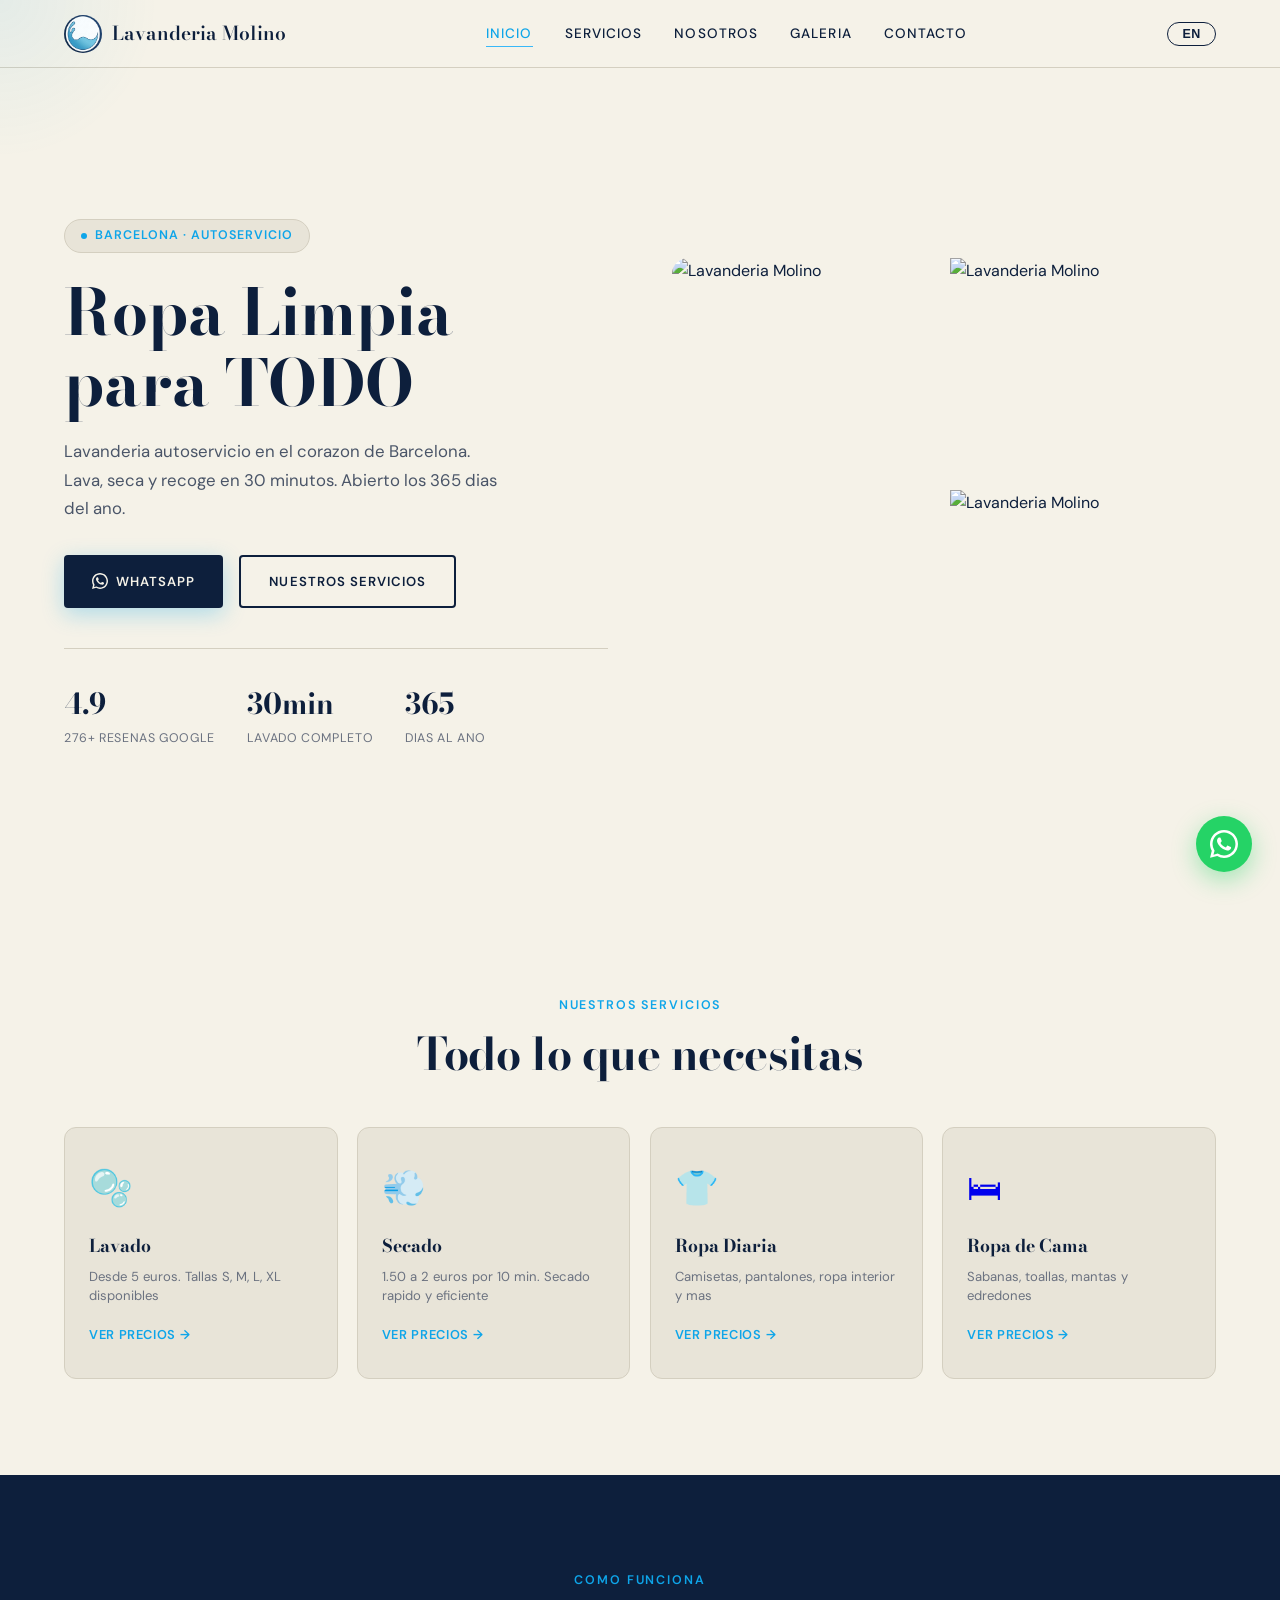
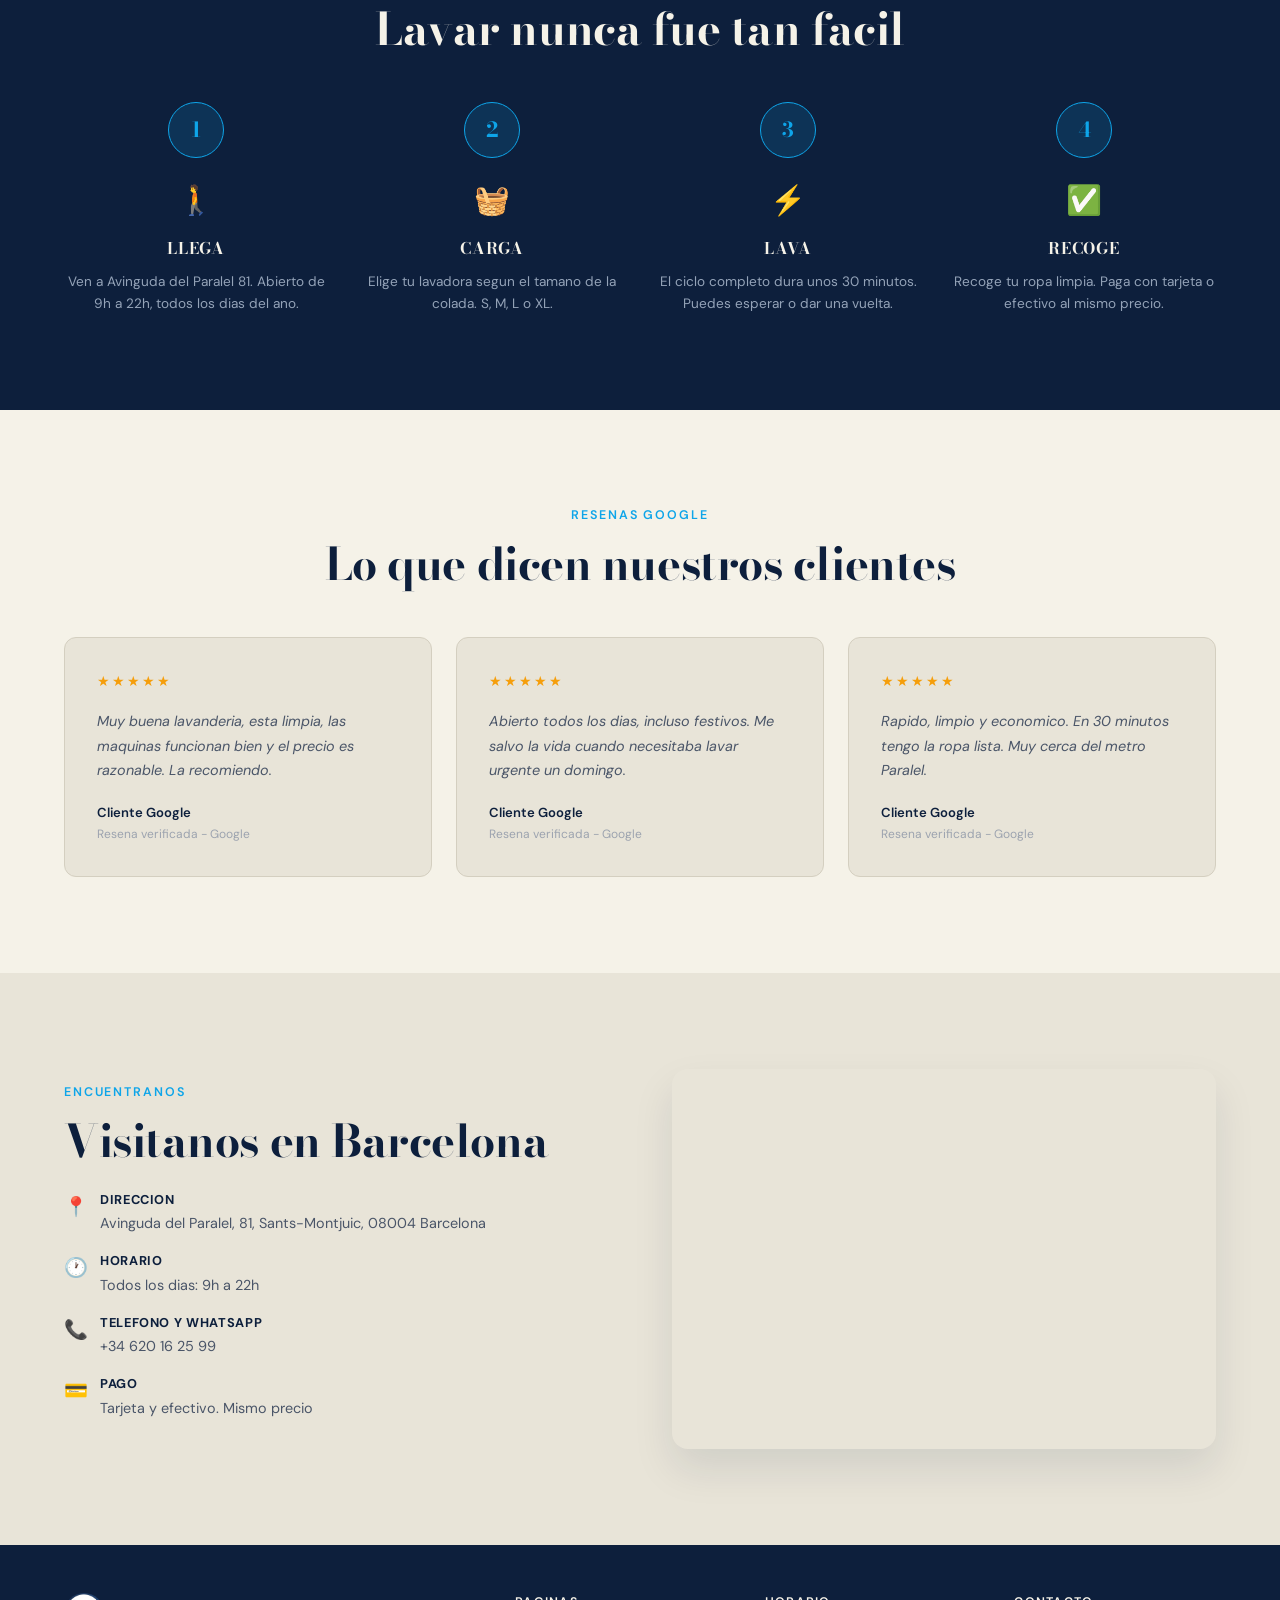
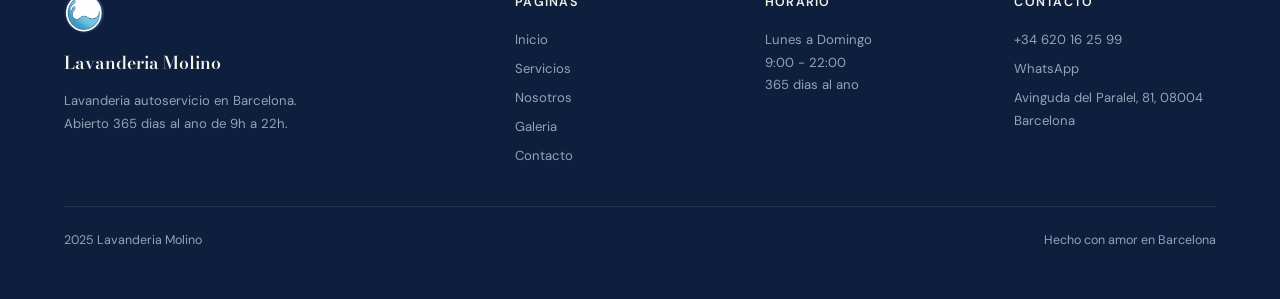
==== index.html @ f0bfe346 "Fix hero text visibility" ====
<!DOCTYPE html>
<html lang="es">
<head>
  <meta charset="UTF-8" />
  <meta name="viewport" content="width=device-width, initial-scale=1.0" />
  <title>Lavandería Molino — Barcelona</title>
  <link rel="preconnect" href="https://fonts.googleapis.com" />
  <link rel="preconnect" href="https://fonts.gstatic.com" crossorigin />
  <link href="https://fonts.googleapis.com/css2?family=Bodoni+Moda:ital,wght@0,400;0,600;0,700;1,400&family=DM+Sans:wght@300;400;500;600&display=swap" rel="stylesheet" />
  <link rel="stylesheet" href="shared.css" />
  <style>
    *, *::before, *::after { box-sizing: border-box; margin: 0; padding: 0; }
    html { scroll-behavior: smooth; }
    body { background: #F5F2E8; color: #0d1f3c; font-family: "DM Sans", sans-serif; overflow-x: hidden; }

    .nav {
      position: fixed; top: 0; left: 0; right: 0; z-index: 100;
      background: #F5F2E8; border-bottom: 1px solid #d4cfc0;
      display: flex; align-items: center; justify-content: space-between;
      padding: 0 5%; height: 68px;
    }
    .nav-brand { display: flex; align-items: center; gap: 10px; text-decoration: none; }
    .nav-brand img { width: 38px; height: 38px; border-radius: 50%; object-fit: cover; }
    .nav-brand span { font-family: "Bodoni Moda", serif; font-size: 1.2rem; color: #0d1f3c; font-weight: 600; }
    .nav-links { display: flex; align-items: center; gap: 2rem; list-style: none; }
    .nav-links a { text-decoration: none; color: #0d1f3c; font-size: 0.85rem; font-weight: 500; letter-spacing: 0.08em; text-transform: uppercase; transition: color 0.2s; }
    .nav-links a:hover, .nav-links a.active { color: #0ea5e9; }
    .nav-right { display: flex; align-items: center; gap: 1rem; }
    .lang-toggle { background: none; border: 1.5px solid #0d1f3c; border-radius: 20px; padding: 4px 14px; font-size: 0.78rem; font-weight: 600; cursor: pointer; color: #0d1f3c; letter-spacing: 0.05em; transition: all 0.2s; }
    .lang-toggle:hover { background: #0d1f3c; color: #F5F2E8; }
    .nav-hamburger { display: none; background: none; border: none; cursor: pointer; flex-direction: column; gap: 5px; }
    .nav-hamburger span { display: block; width: 24px; height: 2px; background: #0d1f3c; border-radius: 2px; }

    .hero { min-height: 100vh; padding: 68px 5% 0; display: flex; align-items: center; }
    .hero-inner {
      width: 100%; max-width: 1200px; margin: 0 auto;
      display: grid; grid-template-columns: 1fr 1fr; gap: 4rem; align-items: center; padding: 5rem 0;
    }
    .hero-tag {
      display: inline-flex; align-items: center; gap: 8px;
      background: #e8e4d8; border: 1px solid #d4cfc0; border-radius: 20px;
      padding: 6px 16px; font-size: 0.78rem; font-weight: 600; letter-spacing: 0.08em;
      text-transform: uppercase; color: #0ea5e9; margin-bottom: 1.5rem;
    }
    .hero-tag::before { content: ""; width: 6px; height: 6px; border-radius: 50%; background: #0ea5e9; }
    .hero-title {
      font-family: "Bodoni Moda", serif; font-size: clamp(2.8rem, 5vw, 4.2rem);
      line-height: 1.1; font-weight: 700; color: #0d1f3c; margin-bottom: 0.4rem;
    }
    .hero-title .accent { color: #0ea5e9; display: block; font-style: italic; }
    .hero-subtitle { font-size: 1.05rem; color: #4a5568; line-height: 1.7; max-width: 440px; margin: 1.2rem 0 2rem; }
    .hero-btns { display: flex; gap: 1rem; flex-wrap: wrap; }
    .btn-primary {
      background: #0d1f3c; color: #F5F2E8; border: none; border-radius: 4px;
      padding: 14px 28px; font-size: 0.82rem; font-weight: 600; letter-spacing: 0.08em;
      text-transform: uppercase; cursor: pointer; text-decoration: none;
      transition: all 0.25s; display: inline-flex; align-items: center; gap: 8px;
    }
    .btn-primary:hover { background: #0ea5e9; transform: translateY(-2px); }
    .btn-outline {
      background: transparent; color: #0d1f3c; border: 2px solid #0d1f3c; border-radius: 4px;
      padding: 14px 28px; font-size: 0.82rem; font-weight: 600; letter-spacing: 0.08em;
      text-transform: uppercase; cursor: pointer; text-decoration: none;
      transition: all 0.25s; display: inline-flex; align-items: center; gap: 8px;
    }
    .btn-outline:hover { background: #0d1f3c; color: #F5F2E8; transform: translateY(-2px); }
    .hero-stats { display: flex; gap: 2rem; margin-top: 2.5rem; padding-top: 2rem; border-top: 1px solid #d4cfc0; }
    .hero-stat-num { font-family: "Bodoni Moda", serif; font-size: 1.8rem; font-weight: 700; color: #0d1f3c; }
    .hero-stat-label { font-size: 0.78rem; color: #6b7280; letter-spacing: 0.05em; margin-top: 2px; }

    .hero-mosaic { display: grid; grid-template-columns: 1fr 1fr; grid-template-rows: 220px 220px; gap: 12px; border-radius: 16px; overflow: hidden; }
    .mosaic-img { width: 100%; height: 100%; object-fit: cover; transition: transform 0.4s ease; display: block; }
    .mosaic-img:hover { transform: scale(1.04); }
    .mosaic-tall { grid-row: span 2; }

    .services-section { padding: 6rem 5%; }
    .section-center { max-width: 1200px; margin: 0 auto; }
    .section-label { text-align: center; font-size: 0.78rem; font-weight: 600; letter-spacing: 0.15em; text-transform: uppercase; color: #0ea5e9; margin-bottom: 0.8rem; }
    .section-title { text-align: center; font-family: "Bodoni Moda", serif; font-size: clamp(2rem, 3.5vw, 2.8rem); font-weight: 700; color: #0d1f3c; margin-bottom: 3rem; }
    .services-grid { display: grid; grid-template-columns: repeat(4, 1fr); gap: 1.2rem; }
    .service-card {
      background: #e8e4d8; border: 1px solid #d4cfc0; border-radius: 12px;
      padding: 2rem 1.5rem; transition: all 0.3s; cursor: pointer; text-decoration: none; display: block;
    }
    .service-card:hover { transform: translateY(-6px); box-shadow: 0 20px 40px rgba(13,31,60,0.12); border-color: #0ea5e9; }
    .service-icon { font-size: 2.2rem; margin-bottom: 1rem; }
    .service-name { font-family: "Bodoni Moda", serif; font-size: 1.1rem; font-weight: 700; color: #0d1f3c; margin-bottom: 0.4rem; }
    .service-desc { font-size: 0.82rem; color: #6b7280; line-height: 1.5; margin-bottom: 1.2rem; }
    .service-link { font-size: 0.8rem; font-weight: 600; color: #0ea5e9; letter-spacing: 0.05em; display: flex; align-items: center; gap: 4px; }
    .service-link::after { content: "→"; transition: transform 0.2s; }
    .service-card:hover .service-link::after { transform: translateX(4px); }

    .hiw-section { padding: 6rem 5%; background: #0d1f3c; }
    .hiw-section .section-label { color: #0ea5e9; }
    .hiw-section .section-title { color: #F5F2E8; }
    .hiw-grid { display: grid; grid-template-columns: repeat(4, 1fr); gap: 2rem; max-width: 1200px; margin: 0 auto; }
    .hiw-step { text-align: center; }
    .hiw-num {
      width: 56px; height: 56px; border-radius: 50%;
      background: rgba(14,165,233,0.15); border: 1.5px solid #0ea5e9;
      display: flex; align-items: center; justify-content: center;
      font-family: "Bodoni Moda", serif; font-size: 1.3rem; font-weight: 700; color: #0ea5e9;
      margin: 0 auto 1.2rem;
    }
    .hiw-icon { font-size: 1.8rem; margin-bottom: 0.8rem; }
    .hiw-title { font-family: "Bodoni Moda", serif; font-size: 1rem; font-weight: 700; color: #F5F2E8; margin-bottom: 0.6rem; letter-spacing: 0.05em; text-transform: uppercase; }
    .hiw-desc { font-size: 0.85rem; color: #94a3b8; line-height: 1.6; }

    .testi-section { padding: 6rem 5%; }
    .testi-grid { display: grid; grid-template-columns: repeat(3, 1fr); gap: 1.5rem; max-width: 1200px; margin: 0 auto; }
    .testi-card { background: #e8e4d8; border: 1px solid #d4cfc0; border-radius: 12px; padding: 2rem; }
    .testi-stars { color: #f59e0b; font-size: 0.9rem; margin-bottom: 1rem; letter-spacing: 2px; }
    .testi-text { font-size: 0.9rem; color: #4a5568; line-height: 1.7; font-style: italic; margin-bottom: 1.2rem; }
    .testi-author { font-size: 0.82rem; font-weight: 600; color: #0d1f3c; }
    .testi-via { font-size: 0.75rem; color: #9ca3af; margin-top: 2px; }

    .findus-section { padding: 6rem 5%; background: #e8e4d8; }
    .findus-inner { max-width: 1200px; margin: 0 auto; display: grid; grid-template-columns: 1fr 1fr; gap: 4rem; align-items: center; }
    .findus-info .section-label { text-align: left; }
    .findus-info .section-title { text-align: left; margin-bottom: 1.5rem; }
    .findus-detail { display: flex; align-items: flex-start; gap: 12px; margin-bottom: 1rem; }
    .findus-detail-icon { font-size: 1.2rem; margin-top: 2px; }
    .findus-detail-text { font-size: 0.9rem; color: #4a5568; line-height: 1.6; }
    .findus-detail-text strong { color: #0d1f3c; display: block; font-size: 0.8rem; letter-spacing: 0.05em; text-transform: uppercase; margin-bottom: 2px; }
    .map-wrap { border-radius: 16px; overflow: hidden; box-shadow: 0 20px 40px rgba(13,31,60,0.1); height: 380px; }
    .map-wrap iframe { width: 100%; height: 100%; border: none; }

    .footer { background: #0d1f3c; color: #94a3b8; padding: 3rem 5%; }
    .footer-inner { max-width: 1200px; margin: 0 auto; display: grid; grid-template-columns: 2fr 1fr 1fr 1fr; gap: 3rem; }
    .footer-brand img { width: 40px; height: 40px; border-radius: 50%; object-fit: cover; margin-bottom: 1rem; }
    .footer-brand-name { font-family: "Bodoni Moda", serif; font-size: 1.1rem; color: #F5F2E8; font-weight: 600; margin-bottom: 0.8rem; }
    .footer-brand p { font-size: 0.82rem; line-height: 1.7; max-width: 240px; }
    .footer-col h4 { font-size: 0.78rem; font-weight: 600; letter-spacing: 0.1em; text-transform: uppercase; color: #F5F2E8; margin-bottom: 1rem; }
    .footer-col a { display: block; font-size: 0.82rem; color: #94a3b8; text-decoration: none; margin-bottom: 0.5rem; transition: color 0.2s; }
    .footer-col a:hover { color: #0ea5e9; }
    .footer-col p { font-size: 0.82rem; line-height: 1.7; }
    .footer-bottom { max-width: 1200px; margin: 2rem auto 0; padding-top: 1.5rem; border-top: 1px solid rgba(255,255,255,0.1); display: flex; justify-content: space-between; align-items: center; font-size: 0.78rem; }

    .wa-float {
      position: fixed; bottom: 28px; right: 28px; z-index: 999;
      width: 56px; height: 56px; border-radius: 50%; background: #25d366;
      display: flex; align-items: center; justify-content: center;
      box-shadow: 0 8px 24px rgba(37,211,102,0.4); text-decoration: none;
      transition: transform 0.3s; animation: wa-pulse 2s infinite;
    }
    .wa-float:hover { transform: scale(1.1); }
    .wa-float svg { width: 28px; height: 28px; fill: white; }
    @keyframes wa-pulse { 0%,100%{box-shadow:0 8px 24px rgba(37,211,102,0.4)} 50%{box-shadow:0 8px 32px rgba(37,211,102,0.7)} }

    @media (max-width: 900px) {
      .hero-inner { grid-template-columns: 1fr; gap: 2.5rem; padding: 4rem 0 3rem; }
      .hero-mosaic { grid-template-rows: 160px 160px; }
      .services-grid { grid-template-columns: repeat(2, 1fr); }
      .hiw-grid { grid-template-columns: repeat(2, 1fr); }
      .testi-grid { grid-template-columns: 1fr; }
      .findus-inner { grid-template-columns: 1fr; }
      .footer-inner { grid-template-columns: 1fr 1fr; gap: 2rem; }
      .nav-links { display: none; }
      .nav-hamburger { display: flex; }
    }
    @media (max-width: 500px) {
      .services-grid { grid-template-columns: 1fr; }
      .hiw-grid { grid-template-columns: 1fr; }
      .hero-stats { flex-wrap: wrap; gap: 1rem; }
      .footer-inner { grid-template-columns: 1fr; }
    }
  </style>
</head>
<body>

<nav class="nav">
  <a href="index.html" class="nav-brand">
    <img src="logo.jpg" alt="Lavanderia Molino" />
    <span>Lavanderia Molino</span>
  </a>
  <ul class="nav-links">
    <li><a href="index.html" class="active" data-es="INICIO" data-en="HOME">INICIO</a></li>
    <li><a href="services.html" data-es="SERVICIOS" data-en="SERVICES">SERVICIOS</a></li>
    <li><a href="about.html" data-es="NOSOTROS" data-en="ABOUT">NOSOTROS</a></li>
    <li><a href="gallery.html" data-es="GALERIA" data-en="GALLERY">GALERIA</a></li>
    <li><a href="contact.html" data-es="CONTACTO" data-en="CONTACT">CONTACTO</a></li>
  </ul>
  <div class="nav-right">
    <button class="lang-toggle" id="langBtn">EN</button>
    <button class="nav-hamburger" id="hamburger" aria-label="Menu">
      <span></span><span></span><span></span>
    </button>
  </div>
</nav>

<div id="mobileMenu" style="display:none;position:fixed;top:68px;left:0;right:0;background:#F5F2E8;border-bottom:1px solid #d4cfc0;z-index:99;padding:1.5rem 5%;">
  <ul style="list-style:none;display:flex;flex-direction:column;gap:1rem;">
    <li><a href="index.html" style="text-decoration:none;color:#0d1f3c;font-weight:600;font-size:0.9rem;" data-es="INICIO" data-en="HOME">INICIO</a></li>
    <li><a href="services.html" style="text-decoration:none;color:#0d1f3c;font-weight:600;font-size:0.9rem;" data-es="SERVICIOS" data-en="SERVICES">SERVICIOS</a></li>
    <li><a href="about.html" style="text-decoration:none;color:#0d1f3c;font-weight:600;font-size:0.9rem;" data-es="NOSOTROS" data-en="ABOUT">NOSOTROS</a></li>
    <li><a href="gallery.html" style="text-decoration:none;color:#0d1f3c;font-weight:600;font-size:0.9rem;" data-es="GALERIA" data-en="GALLERY">GALERIA</a></li>
    <li><a href="contact.html" style="text-decoration:none;color:#0d1f3c;font-weight:600;font-size:0.9rem;" data-es="CONTACTO" data-en="CONTACT">CONTACTO</a></li>
  </ul>
</div>

<section class="hero">
  <div class="hero-inner">
    <div class="hero-left">
      <div class="hero-tag" data-es="Barcelona · Autoservicio" data-en="Barcelona · Self-Service">Barcelona · Autoservicio</div>
      <h1 class="hero-title">
        <span data-es="Ropa Limpia" data-en="Clean Clothes">Ropa Limpia</span>
        <span data-es="para TODO" data-en="for EVERYTHING" style="font-style:normal;color:#0d1f3c;">para TODO</span>
      </h1>
      <p class="hero-subtitle" data-es="Lavanderia autoservicio en el corazon de Barcelona. Lava, seca y recoge en 30 minutos. Abierto los 365 dias del ano." data-en="Self-service laundry in the heart of Barcelona. Wash, dry and collect in 30 minutes. Open 365 days a year.">
        Lavanderia autoservicio en el corazon de Barcelona. Lava, seca y recoge en 30 minutos. Abierto los 365 dias del ano.
      </p>
      <div class="hero-btns">
        <a href="https://wa.me/34620162599" target="_blank" class="btn-primary">
          <svg width="16" height="16" viewBox="0 0 24 24" fill="currentColor"><path d="M17.472 14.382c-.297-.149-1.758-.867-2.03-.967-.273-.099-.471-.148-.67.15-.197.297-.767.966-.94 1.164-.173.199-.347.223-.644.075-.297-.15-1.255-.463-2.39-1.475-.883-.788-1.48-1.761-1.653-2.059-.173-.297-.018-.458.13-.606.134-.133.298-.347.446-.52.149-.174.198-.298.298-.497.099-.198.05-.371-.025-.52-.075-.149-.669-1.612-.916-2.207-.242-.579-.487-.5-.669-.51-.173-.008-.371-.01-.57-.01-.198 0-.52.074-.792.372-.272.297-1.04 1.016-1.04 2.479 0 1.462 1.065 2.875 1.213 3.074.149.198 2.096 3.2 5.077 4.487.709.306 1.262.489 1.694.625.712.227 1.36.195 1.871.118.571-.085 1.758-.719 2.006-1.413.248-.694.248-1.289.173-1.413-.074-.124-.272-.198-.57-.347z"/><path d="M12 0C5.373 0 0 5.373 0 12c0 2.123.553 4.116 1.522 5.847L.057 23.855l6.124-1.605A11.945 11.945 0 0012 24c6.627 0 12-5.373 12-12S18.627 0 12 0zm0 21.818a9.808 9.808 0 01-5.027-1.381l-.36-.214-3.634.953.97-3.546-.235-.374A9.818 9.818 0 012.182 12c0-5.42 4.398-9.818 9.818-9.818 5.42 0 9.818 4.398 9.818 9.818 0 5.42-4.398 9.818-9.818 9.818z"/></svg>
          <span data-es="WhatsApp" data-en="WhatsApp">WhatsApp</span>
        </a>
        <a href="services.html" class="btn-outline">
          <span data-es="NUESTROS SERVICIOS" data-en="OUR SERVICES">NUESTROS SERVICIOS</span>
        </a>
      </div>
      <div class="hero-stats">
        <div>
          <div class="hero-stat-num">4.9</div>
          <div class="hero-stat-label" data-es="276+ RESENAS GOOGLE" data-en="276+ GOOGLE REVIEWS">276+ RESENAS GOOGLE</div>
        </div>
        <div>
          <div class="hero-stat-num">30min</div>
          <div class="hero-stat-label" data-es="LAVADO COMPLETO" data-en="FULL WASH CYCLE">LAVADO COMPLETO</div>
        </div>
        <div>
          <div class="hero-stat-num">365</div>
          <div class="hero-stat-label" data-es="DIAS AL ANO" data-en="DAYS A YEAR">DIAS AL ANO</div>
        </div>
      </div>
    </div>
    <div class="hero-right">
      <div class="hero-mosaic">
        <img class="mosaic-img mosaic-tall" src="https://i.imgur.com/7cDPEH6.jpg" alt="Lavanderia Molino" />
        <img class="mosaic-img" src="https://i.imgur.com/QacT7g4.jpg" alt="Lavanderia Molino" />
        <img class="mosaic-img" src="https://i.imgur.com/h3qj4sB.jpg" alt="Lavanderia Molino" />
      </div>
    </div>
  </div>
</section>

<section class="services-section">
  <div class="section-center">
    <p class="section-label" data-es="NUESTROS SERVICIOS" data-en="OUR SERVICES">NUESTROS SERVICIOS</p>
    <h2 class="section-title" data-es="Todo lo que necesitas" data-en="Everything You Need">Todo lo que necesitas</h2>
    <div class="services-grid">
      <a href="services.html" class="service-card">
        <div class="service-icon">🫧</div>
        <div class="service-name" data-es="Lavado" data-en="Washing">Lavado</div>
        <div class="service-desc" data-es="Desde 5 euros. Tallas S, M, L, XL disponibles" data-en="From 5 euros. Sizes S, M, L, XL available">Desde 5 euros. Tallas S, M, L, XL disponibles</div>
        <div class="service-link" data-es="VER PRECIOS" data-en="VIEW PRICES">VER PRECIOS</div>
      </a>
      <a href="services.html" class="service-card">
        <div class="service-icon">💨</div>
        <div class="service-name" data-es="Secado" data-en="Drying">Secado</div>
        <div class="service-desc" data-es="1.50 a 2 euros por 10 min. Secado rapido y eficiente" data-en="1.50 to 2 euros per 10 min. Fast and efficient drying">1.50 a 2 euros por 10 min. Secado rapido y eficiente</div>
        <div class="service-link" data-es="VER PRECIOS" data-en="VIEW PRICES">VER PRECIOS</div>
      </a>
      <a href="services.html" class="service-card">
        <div class="service-icon">👕</div>
        <div class="service-name" data-es="Ropa Diaria" data-en="Daily Clothes">Ropa Diaria</div>
        <div class="service-desc" data-es="Camisetas, pantalones, ropa interior y mas" data-en="T-shirts, trousers, underwear and more">Camisetas, pantalones, ropa interior y mas</div>
        <div class="service-link" data-es="VER PRECIOS" data-en="VIEW PRICES">VER PRECIOS</div>
      </a>
      <a href="services.html" class="service-card">
        <div class="service-icon">🛏</div>
        <div class="service-name" data-es="Ropa de Cama" data-en="Bedding">Ropa de Cama</div>
        <div class="service-desc" data-es="Sabanas, toallas, mantas y edredones" data-en="Sheets, towels, blankets and duvets">Sabanas, toallas, mantas y edredones</div>
        <div class="service-link" data-es="VER PRECIOS" data-en="VIEW PRICES">VER PRECIOS</div>
      </a>
    </div>
  </div>
</section>

<section class="hiw-section">
  <div class="section-center">
    <p class="section-label" data-es="COMO FUNCIONA" data-en="HOW IT WORKS">COMO FUNCIONA</p>
    <h2 class="section-title" data-es="Lavar nunca fue tan facil" data-en="Washing Has Never Been Easier">Lavar nunca fue tan facil</h2>
    <div class="hiw-grid">
      <div class="hiw-step">
        <div class="hiw-num">1</div>
        <div class="hiw-icon">🚶</div>
        <div class="hiw-title" data-es="LLEGA" data-en="ARRIVE">LLEGA</div>
        <div class="hiw-desc" data-es="Ven a Avinguda del Paralel 81. Abierto de 9h a 22h, todos los dias del ano." data-en="Come to Avinguda del Paralel 81. Open 9am to 10pm, every day of the year.">Ven a Avinguda del Paralel 81. Abierto de 9h a 22h, todos los dias del ano.</div>
      </div>
      <div class="hiw-step">
        <div class="hiw-num">2</div>
        <div class="hiw-icon">🧺</div>
        <div class="hiw-title" data-es="CARGA" data-en="LOAD">CARGA</div>
        <div class="hiw-desc" data-es="Elige tu lavadora segun el tamano de la colada. S, M, L o XL." data-en="Choose your machine based on load size. S, M, L or XL.">Elige tu lavadora segun el tamano de la colada. S, M, L o XL.</div>
      </div>
      <div class="hiw-step">
        <div class="hiw-num">3</div>
        <div class="hiw-icon">⚡</div>
        <div class="hiw-title" data-es="LAVA" data-en="WASH">LAVA</div>
        <div class="hiw-desc" data-es="El ciclo completo dura unos 30 minutos. Puedes esperar o dar una vuelta." data-en="The full cycle takes about 30 minutes. Wait or explore the neighbourhood.">El ciclo completo dura unos 30 minutos. Puedes esperar o dar una vuelta.</div>
      </div>
      <div class="hiw-step">
        <div class="hiw-num">4</div>
        <div class="hiw-icon">✅</div>
        <div class="hiw-title" data-es="RECOGE" data-en="COLLECT">RECOGE</div>
        <div class="hiw-desc" data-es="Recoge tu ropa limpia. Paga con tarjeta o efectivo al mismo precio." data-en="Collect your clean laundry. Pay by card or cash at the same price.">Recoge tu ropa limpia. Paga con tarjeta o efectivo al mismo precio.</div>
      </div>
    </div>
  </div>
</section>

<section class="testi-section">
  <div class="section-center">
    <p class="section-label" data-es="RESENAS GOOGLE" data-en="GOOGLE REVIEWS">RESENAS GOOGLE</p>
    <h2 class="section-title" data-es="Lo que dicen nuestros clientes" data-en="What Our Customers Say">Lo que dicen nuestros clientes</h2>
    <div class="testi-grid">
      <div class="testi-card">
        <div class="testi-stars">★★★★★</div>
        <p class="testi-text" data-es="Muy buena lavanderia, esta limpia, las maquinas funcionan bien y el precio es razonable. La recomiendo." data-en="Very good laundry, it is clean, the machines work well and the price is reasonable. I recommend it.">Muy buena lavanderia, esta limpia, las maquinas funcionan bien y el precio es razonable. La recomiendo.</p>
        <div class="testi-author">Cliente Google</div>
        <div class="testi-via" data-es="Resena verificada - Google" data-en="Verified review - Google">Resena verificada - Google</div>
      </div>
      <div class="testi-card">
        <div class="testi-stars">★★★★★</div>
        <p class="testi-text" data-es="Abierto todos los dias, incluso festivos. Me salvo la vida cuando necesitaba lavar urgente un domingo." data-en="Open every day, even holidays. Saved my life when I urgently needed to wash on a Sunday.">Abierto todos los dias, incluso festivos. Me salvo la vida cuando necesitaba lavar urgente un domingo.</p>
        <div class="testi-author">Cliente Google</div>
        <div class="testi-via" data-es="Resena verificada - Google" data-en="Verified review - Google">Resena verificada - Google</div>
      </div>
      <div class="testi-card">
        <div class="testi-stars">★★★★★</div>
        <p class="testi-text" data-es="Rapido, limpio y economico. En 30 minutos tengo la ropa lista. Muy cerca del metro Paralel." data-en="Fast, clean and affordable. In 30 minutes my clothes are ready. Very close to Paralel metro.">Rapido, limpio y economico. En 30 minutos tengo la ropa lista. Muy cerca del metro Paralel.</p>
        <div class="testi-author">Cliente Google</div>
        <div class="testi-via" data-es="Resena verificada - Google" data-en="Verified review - Google">Resena verificada - Google</div>
      </div>
    </div>
  </div>
</section>

<section class="findus-section">
  <div class="findus-inner">
    <div class="findus-info">
      <p class="section-label" data-es="ENCUENTRANOS" data-en="FIND US">ENCUENTRANOS</p>
      <h2 class="section-title" data-es="Visitanos en Barcelona" data-en="Visit Us in Barcelona">Visitanos en Barcelona</h2>
      <div class="findus-detail">
        <div class="findus-detail-icon">📍</div>
        <div class="findus-detail-text">
          <strong data-es="DIRECCION" data-en="ADDRESS">DIRECCION</strong>
          Avinguda del Paralel, 81, Sants-Montjuic, 08004 Barcelona
        </div>
      </div>
      <div class="findus-detail">
        <div class="findus-detail-icon">🕐</div>
        <div class="findus-detail-text">
          <strong data-es="HORARIO" data-en="HOURS">HORARIO</strong>
          <span data-es="Todos los dias: 9h a 22h" data-en="Every day: 9am to 10pm">Todos los dias: 9h a 22h</span>
        </div>
      </div>
      <div class="findus-detail">
        <div class="findus-detail-icon">📞</div>
        <div class="findus-detail-text">
          <strong data-es="TELEFONO Y WHATSAPP" data-en="PHONE AND WHATSAPP">TELEFONO Y WHATSAPP</strong>
          +34 620 16 25 99
        </div>
      </div>
      <div class="findus-detail">
        <div class="findus-detail-icon">💳</div>
        <div class="findus-detail-text">
          <strong data-es="PAGO" data-en="PAYMENT">PAGO</strong>
          <span data-es="Tarjeta y efectivo. Mismo precio" data-en="Card and cash. Same price">Tarjeta y efectivo. Mismo precio</span>
        </div>
      </div>
    </div>
    <div class="map-wrap">
      <iframe src="https://www.google.com/maps/embed?pb=!1m18!1m12!1m3!1d2993.7!2d2.1608!3d41.3748!2m3!1f0!2f0!3f0!3m2!1i1024!2i768!4f13.1!3m3!1m2!1s0x12a4987b7b7b7b7b%3A0x7b7b7b7b7b7b7b7b!2sAvinguda+del+Paralel%2C+81%2C+08004+Barcelona!5e0!3m2!1ses!2ses!4v1620000000000!5m2!1ses!2ses" allowfullscreen="" loading="lazy"></iframe>
    </div>
  </div>
</section>

<footer class="footer">
  <div class="footer-inner">
    <div class="footer-brand">
      <img src="logo.jpg" alt="Lavanderia Molino" />
      <div class="footer-brand-name">Lavanderia Molino</div>
      <p data-es="Lavanderia autoservicio en Barcelona. Abierto 365 dias al ano de 9h a 22h." data-en="Self-service laundry in Barcelona. Open 365 days a year from 9am to 10pm.">Lavanderia autoservicio en Barcelona. Abierto 365 dias al ano de 9h a 22h.</p>
    </div>
    <div class="footer-col">
      <h4 data-es="PAGINAS" data-en="PAGES">PAGINAS</h4>
      <a href="index.html" data-es="Inicio" data-en="Home">Inicio</a>
      <a href="services.html" data-es="Servicios" data-en="Services">Servicios</a>
      <a href="about.html" data-es="Nosotros" data-en="About">Nosotros</a>
      <a href="gallery.html" data-es="Galeria" data-en="Gallery">Galeria</a>
      <a href="contact.html" data-es="Contacto" data-en="Contact">Contacto</a>
    </div>
    <div class="footer-col">
      <h4 data-es="HORARIO" data-en="HOURS">HORARIO</h4>
      <p data-es="Lunes a Domingo" data-en="Monday to Sunday">Lunes a Domingo</p>
      <p>9:00 - 22:00</p>
      <p data-es="365 dias al ano" data-en="365 days a year">365 dias al ano</p>
    </div>
    <div class="footer-col">
      <h4 data-es="CONTACTO" data-en="CONTACT">CONTACTO</h4>
      <a href="tel:+34620162599">+34 620 16 25 99</a>
      <a href="https://wa.me/34620162599" target="_blank">WhatsApp</a>
      <p>Avinguda del Paralel, 81, 08004 Barcelona</p>
    </div>
  </div>
  <div class="footer-bottom">
    <span>2025 Lavanderia Molino</span>
    <span data-es="Hecho con amor en Barcelona" data-en="Made with love in Barcelona">Hecho con amor en Barcelona</span>
  </div>
</footer>

<a href="https://wa.me/34620162599" target="_blank" class="wa-float" aria-label="WhatsApp">
  <svg viewBox="0 0 24 24" xmlns="http://www.w3.org/2000/svg"><path d="M17.472 14.382c-.297-.149-1.758-.867-2.03-.967-.273-.099-.471-.148-.67.15-.197.297-.767.966-.94 1.164-.173.199-.347.223-.644.075-.297-.15-1.255-.463-2.39-1.475-.883-.788-1.48-1.761-1.653-2.059-.173-.297-.018-.458.13-.606.134-.133.298-.347.446-.52.149-.174.198-.298.298-.497.099-.198.05-.371-.025-.52-.075-.149-.669-1.612-.916-2.207-.242-.579-.487-.5-.669-.51-.173-.008-.371-.01-.57-.01-.198 0-.52.074-.792.372-.272.297-1.04 1.016-1.04 2.479 0 1.462 1.065 2.875 1.213 3.074.149.198 2.096 3.2 5.077 4.487.709.306 1.262.489 1.694.625.712.227 1.36.195 1.871.118.571-.085 1.758-.719 2.006-1.413.248-.694.248-1.289.173-1.413-.074-.124-.272-.198-.57-.347z"/><path d="M12 0C5.373 0 0 5.373 0 12c0 2.123.553 4.116 1.522 5.847L.057 23.855l6.124-1.605A11.945 11.945 0 0012 24c6.627 0 12-5.373 12-12S18.627 0 12 0zm0 21.818a9.808 9.808 0 01-5.027-1.381l-.36-.214-3.634.953.97-3.546-.235-.374A9.818 9.818 0 012.182 12c0-5.42 4.398-9.818 9.818-9.818 5.42 0 9.818 4.398 9.818 9.818 0 5.42-4.398 9.818-9.818 9.818z"/></svg>
</a>

<script src="shared.js"></script>
<script>
  const hamburger = document.getElementById("hamburger");
  const mobileMenu = document.getElementById("mobileMenu");
  hamburger.addEventListener("click", () => {
    mobileMenu.style.display = mobileMenu.style.display === "none" ? "block" : "none";
  });

  // Reveal animation observer
  const revealEls = document.querySelectorAll(".reveal, .reveal-left, .reveal-right, .reveal-scale");
  if (revealEls.length > 0) {
    const observer = new IntersectionObserver((entries) => {
      entries.forEach(e => { if (e.isIntersecting) e.target.classList.add("visible"); });
    }, { threshold: 0.1 });
    revealEls.forEach(el => observer.observe(el));
  }

  // Hero elements visible immediately
  document.querySelectorAll(".hero *").forEach(el => {
    el.style.opacity = "1";
    el.style.transform = "none";
  });
</script>
</body>
</html>
---- shared.css ----
/* ============================================================
   shared.css — Global styles used by ALL pages
   ✏️  COLOR PALETTE: Change variables below to restyle everything
   ============================================================ */

@import url('https://fonts.googleapis.com/css2?family=Cormorant+Garamond:ital,wght@0,300;0,400;0,500;0,600;1,300;1,400&family=DM+Sans:ital,opsz,wght@0,9..40,300;0,9..40,400;0,9..40,500;1,9..40,300&display=swap');

/* ─── Design Tokens ─── */
:root {
  /* ✏️ COLORS — change these to rebrand the whole site */
  --white:      #ffffff;
  --sky-50:     #f0f8ff;
  --sky-100:    #e1f2fe;
  --sky-200:    #bae3fd;
  --sky-300:    #7dcffc;
  --sky-400:    #39b8f8;
  --sky-500:    #0ea5e9;   /* primary accent */
  --sky-600:    #0284c7;
  --charcoal:   #1a1f2e;   /* dark text */
  --slate:      #4a5568;
  --muted:      #8898a6;

  /* Glass effect */
  --glass-bg:     rgba(255,255,255,0.65);
  --glass-border: rgba(186,227,253,0.45);

  /* Shadows */
  --shadow-soft:   0 8px 32px rgba(14,165,233,0.08);
  --shadow-med:    0 16px 48px rgba(14,165,233,0.12);
  --shadow-strong: 0 24px 64px rgba(14,165,233,0.16);

  /* ✏️ FONTS */
  --display: 'DM Sans', sans-serif;
  --body:    'DM Sans', sans-serif;

  /* Layout */
  --radius:    20px;
  --radius-sm: 12px;
  --transition: 0.4s cubic-bezier(0.16,1,0.3,1);
  --border:     rgba(14,165,233,0.12);
}

/* ─── Reset ─── */
*, *::before, *::after { box-sizing: border-box; margin: 0; padding: 0; }
html { scroll-behavior: smooth; font-size: 16px; }
body {
  font-family: var(--body);
  background: var(--white);
  color: var(--charcoal);
  overflow-x: hidden;
  line-height: 1.6;
}
img, video { max-width: 100%; display: block; }
a { text-decoration: none; }
::-webkit-scrollbar { width: 5px; }
::-webkit-scrollbar-track { background: var(--sky-50); }
::-webkit-scrollbar-thumb { background: var(--sky-300); border-radius: 10px; }

/* ─── Language Toggle ─── */
/* Default: show Spanish, hide English */
[data-en] { display: none; }
[data-es] { display: block; }
/* When body has class "lang-en": show English, hide Spanish */
body.lang-en [data-en] { display: block; }
body.lang-en [data-es] { display: none; }
/* For inline elements */
span[data-en] { display: none; }
span[data-es] { display: inline; }
body.lang-en span[data-en] { display: inline; }
body.lang-en span[data-es] { display: none; }

/* ─── Navbar ─── */
#navbar {
  position: fixed; top: 0; left: 0; right: 0; z-index: 1000;
  padding: 18px 5vw;
  display: flex; align-items: center; justify-content: space-between;
  background: #0d1f3c;
  border-bottom: 1px solid rgba(255,255,255,0.08);
  transition: padding var(--transition), box-shadow var(--transition);
}
#navbar.scrolled {
  padding: 12px 5vw;
  box-shadow: 0 4px 24px rgba(0,0,0,0.2);
}

/* ✏️ BRAND NAME: Change "BRAND NAME" text in each HTML file */
.nav-logo {
  font-family: var(--display);
  font-size: 1.8rem; font-weight: 500; letter-spacing: 0.04em;
  color: white;
}
.nav-logo span { display: none; }

.nav-links {
  display: flex; gap: 2rem; list-style: none; align-items: center;
}
.nav-links a {
  font-size: 0.78rem; font-weight: 500; letter-spacing: 0.1em;
  text-transform: uppercase; color: rgba(255,255,255,0.75);
  transition: color var(--transition);
}
.nav-links a:hover, .nav-links a.active { color: var(--sky-300); }

.nav-right { display: flex; align-items: center; gap: 16px; }

/* Language switcher */
.lang-switcher {
  display: flex; align-items: center;
  background: rgba(255,255,255,0.1); border: 1px solid rgba(255,255,255,0.2);
  border-radius: 100px; padding: 3px; gap: 2px;
}
.lang-btn {
  font-size: 0.7rem; font-weight: 600; letter-spacing: 0.08em;
  padding: 5px 11px; border-radius: 100px; border: none;
  background: transparent; cursor: pointer; color: rgba(255,255,255,0.6);
  transition: background var(--transition), color var(--transition);
}
.lang-btn.active {
  background: var(--sky-500); color: white;
}

.nav-cta {
  background: var(--sky-500); color: white !important;
  padding: 9px 20px; border-radius: 100px;
  font-size: 0.78rem; font-weight: 500; letter-spacing: 0.06em;
  box-shadow: 0 4px 14px rgba(14,165,233,0.28);
  transition: background var(--transition), transform var(--transition) !important;
}
.nav-cta:hover { background: var(--sky-600) !important; transform: translateY(-1px); }

/* Hamburger */
.nav-hamburger {
  display: none; flex-direction: column; gap: 5px;
  cursor: pointer; padding: 4px; background: none; border: none;
}
.nav-hamburger span {
  display: block; width: 22px; height: 2px;
  background: white; border-radius: 2px;
  transition: var(--transition);
}

/* Mobile menu */
.mobile-menu {
  display: none; position: fixed;
  top: 0; left: 0; right: 0; bottom: 0;
  background: rgba(245,242,232,0.98);
  backdrop-filter: blur(20px);
  z-index: 999; padding: 100px 8vw 40px;
  flex-direction: column; gap: 0;
}
.mobile-menu.open { display: flex; }
.mobile-menu a {
  font-family: var(--display); font-size: 2rem; font-weight: 400;
  color: var(--charcoal); padding: 14px 0;
  border-bottom: 1px solid var(--sky-100);
  transition: color var(--transition);
}
.mobile-menu a:hover { color: #0ea5e9; background: rgba(14,165,233,0.08); padding-left: 8px; }
.mobile-lang-row {
  display: flex; gap: 12px; margin-top: 28px;
}
.mobile-lang-row button {
  font-size: 0.8rem; font-weight: 600; padding: 8px 20px;
  border-radius: 100px; border: 1.5px solid var(--sky-200);
  background: transparent; cursor: pointer; color: var(--slate);
  transition: var(--transition);
}
.mobile-lang-row button.active {
  background: var(--sky-500); color: white; border-color: var(--sky-500);
}

/* ─── Footer ─── */
#footer {
  background: #F5F2E8;
  padding: 60px 5vw 32px;
}
.footer-grid {
  display: grid; grid-template-columns: 2fr 1fr 1fr 1fr;
  gap: 48px; margin-bottom: 48px;
}
.footer-logo {
  font-family: var(--display); font-size: 2rem; font-weight: 500;
  color: var(--charcoal); display: block; margin-bottom: 12px;
}
.footer-logo span { color: var(--sky-400); }
.footer-tagline {
  font-size: 0.82rem; font-weight: 300; line-height: 1.7;
  color: rgba(255,255,255,0.4); max-width: 260px; margin-bottom: 22px;
}
.footer-socials { display: flex; gap: 10px; }
.social-btn {
  width: 36px; height: 36px; border-radius: 10px;
  border: 1px solid rgba(255,255,255,0.12);
  display: flex; align-items: center; justify-content: center;
  color: rgba(255,255,255,0.45);
  transition: border-color var(--transition), color var(--transition), background var(--transition);
}
.social-btn:hover {
  border-color: var(--sky-400); color: var(--sky-300);
  background: rgba(14,165,233,0.1);
}
.footer-col h4 {
  font-size: 0.7rem; font-weight: 500; letter-spacing: 0.14em;
  text-transform: uppercase; color: rgba(255,255,255,0.8); margin-bottom: 18px;
}
.footer-col ul { list-style: none; display: flex; flex-direction: column; gap: 10px; }
.footer-col ul li a {
  font-size: 0.84rem; font-weight: 300; color: rgba(255,255,255,0.4);
  transition: color var(--transition);
}
.footer-col ul li a:hover { color: var(--sky-300); }
.footer-bottom {
  border-top: 1px solid rgba(255,255,255,0.08);
  padding-top: 24px;
  display: flex; justify-content: space-between; align-items: center;
  flex-wrap: wrap; gap: 10px;
}
.footer-copy { font-size: 0.75rem; color: rgba(255,255,255,0.25); }
.footer-legal { display: flex; gap: 18px; }
.footer-legal a { font-size: 0.75rem; color: rgba(255,255,255,0.25); transition: color var(--transition); }
.footer-legal a:hover { color: var(--sky-300); }

/* ─── Shared Section Styles ─── */
.section-eyebrow {
  display: inline-flex; align-items: center; gap: 8px;
  font-size: 0.7rem; font-weight: 500; letter-spacing: 0.16em;
  text-transform: uppercase; color: var(--sky-500); margin-bottom: 14px;
}
.section-eyebrow::before {
  content: ''; display: block; width: 20px; height: 1px; background: var(--sky-400);
}
.section-title {
  font-family: var(--display);
  font-size: clamp(1.9rem, 3.2vw, 3.2rem);
  font-weight: 400; line-height: 1.12; letter-spacing: -0.01em;
  color: var(--charcoal);
}
.section-title em { font-style: normal; color: var(--sky-500); }
.section-desc {
  font-size: 0.93rem; font-weight: 300; color: var(--slate); line-height: 1.8;
}
.divider {
  width: 36px; height: 1.5px;
  background: linear-gradient(90deg, var(--sky-400), transparent);
  margin: 18px 0;
}

/* ─── Buttons ─── */
.btn-primary {
  display: inline-flex; align-items: center; gap: 8px;
  padding: 14px 30px; border-radius: 100px;
  background: var(--sky-500); color: white; border: none;
  font-family: var(--body); font-size: 0.84rem; font-weight: 500;
  letter-spacing: 0.05em; cursor: pointer;
  box-shadow: 0 6px 22px rgba(14,165,233,0.3);
  transition: background var(--transition), transform var(--transition), box-shadow var(--transition);
}
.btn-primary:hover {
  background: var(--sky-600); transform: translateY(-2px);
  box-shadow: 0 10px 30px rgba(14,165,233,0.4);
}
.btn-outline {
  display: inline-flex; align-items: center; gap: 8px;
  padding: 14px 30px; border-radius: 100px;
  background: transparent; color: white; border: 1.5px solid rgba(255,255,255,0.5);
  font-family: var(--body); font-size: 0.84rem; font-weight: 500;
  letter-spacing: 0.05em; cursor: pointer;
  transition: border-color var(--transition), background var(--transition), transform var(--transition);
}
.btn-outline:hover {
  border-color: white; background: rgba(255,255,255,0.1); transform: translateY(-2px);
}
.btn-outline-dark {
  display: inline-flex; align-items: center; gap: 8px;
  padding: 14px 30px; border-radius: 100px;
  background: transparent; color: var(--charcoal); border: 1.5px solid rgba(26,31,46,0.2);
  font-family: var(--body); font-size: 0.84rem; font-weight: 500;
  letter-spacing: 0.05em; cursor: pointer;
  transition: border-color var(--transition), background var(--transition), transform var(--transition);
}
.btn-outline-dark:hover {
  border-color: var(--sky-400); background: var(--sky-50); transform: translateY(-2px);
}

/* ─── Reveal animation ─── */
.reveal {
  opacity: 0; transform: translateY(24px);
  transition: opacity 0.7s cubic-bezier(0.16,1,0.3,1),
              transform 0.7s cubic-bezier(0.16,1,0.3,1);
}
.reveal.visible { opacity: 1; transform: none; }

/* ─── Page Hero (non-home pages) ─── */
.page-hero {
  min-height: 38vh;
  background: linear-gradient(145deg, var(--white) 0%, var(--sky-50) 60%, var(--sky-100) 100%);
  display: flex; align-items: center; justify-content: center;
  padding: 120px 5vw 60px;
  position: relative; overflow: hidden;
  text-align: center;
}
.page-hero::after {
  content: '';
  position: absolute; top: -20%; right: -10%;
  width: 500px; height: 500px; border-radius: 50%;
  background: radial-gradient(circle, rgba(186,227,253,0.35) 0%, transparent 70%);
  pointer-events: none;
}
.page-hero-content { position: relative; z-index: 2; text-align: center; }
.page-hero-title {
  font-family: var(--display);
  font-size: clamp(2.4rem, 5vw, 4.8rem);
  font-weight: 400; line-height: 1.08; letter-spacing: -0.01em;
  color: var(--charcoal);
}
.page-hero-title em { font-style: normal; color: var(--sky-500); }
.breadcrumb {
  display: flex; align-items: center; justify-content: center; gap: 8px;
  font-size: 0.75rem; font-weight: 400; letter-spacing: 0.08em;
  color: var(--muted); margin-bottom: 16px; text-transform: uppercase;
}
.breadcrumb a { color: var(--sky-500); }
.breadcrumb span { color: var(--muted); }

/* ─── Responsive ─── */
@media (max-width: 1024px) {
  .footer-grid { grid-template-columns: 1fr 1fr; gap: 36px; }
}
@media (max-width: 768px) {
  .nav-links { display: none; }
  .nav-right { display: flex; align-items: center; gap: 10px; }
  .lang-switcher { display: none; }
  .nav-hamburger { display: flex; }
  .footer-grid { grid-template-columns: 1fr 1fr; gap: 28px; }
}
@media (max-width: 480px) {
  .footer-grid { grid-template-columns: 1fr; }
  .footer-bottom { flex-direction: column; align-items: flex-start; }
}

/* ── Mobile center fixes ── */
@media (max-width: 768px) {
  .page-hero { text-align: center; }
  .breadcrumb { justify-content: center; }
  .page-hero-title { text-align: center; }
  .section-eyebrow { justify-content: center; }
  .section-title { text-align: center; }
  .section-desc { text-align: center; }
  .divider { margin-left: auto; margin-right: auto; }
}
/* ============================================================
   PREMIUM ANIMATIONS — append to shared.css
   ============================================================ */

/* ─── AOS-style reveal variants ─── */
.reveal {
  opacity: 0;
  transform: translateY(32px);
  transition: opacity 0.75s cubic-bezier(0.16,1,0.3,1),
              transform 0.75s cubic-bezier(0.16,1,0.3,1);
}
.reveal.visible { opacity: 1; transform: none; }

.reveal-left {
  opacity: 0; transform: translateX(-40px);
  transition: opacity 0.75s cubic-bezier(0.16,1,0.3,1),
              transform 0.75s cubic-bezier(0.16,1,0.3,1);
}
.reveal-left.visible { opacity: 1; transform: none; }

.reveal-right {
  opacity: 0; transform: translateX(40px);
  transition: opacity 0.75s cubic-bezier(0.16,1,0.3,1),
              transform 0.75s cubic-bezier(0.16,1,0.3,1);
}
.reveal-right.visible { opacity: 1; transform: none; }

.reveal-scale {
  opacity: 0; transform: scale(0.92);
  transition: opacity 0.75s cubic-bezier(0.16,1,0.3,1),
              transform 0.75s cubic-bezier(0.16,1,0.3,1);
}
.reveal-scale.visible { opacity: 1; transform: scale(1); }

/* ─── Floating animation ─── */
@keyframes float {
  0%, 100% { transform: translateY(0px); }
  50%       { transform: translateY(-10px); }
}
@keyframes floatSlow {
  0%, 100% { transform: translateY(0px); }
  50%       { transform: translateY(-6px); }
}
.float      { animation: float 4s ease-in-out infinite; }
.float-slow { animation: floatSlow 6s ease-in-out infinite; }

/* ─── Shimmer / glow pulse ─── */
@keyframes shimmer {
  0%   { background-position: -400px 0; }
  100% { background-position: 400px 0; }
}
.shimmer-btn {
  background: linear-gradient(90deg,
    var(--sky-500) 25%,
    var(--sky-300) 50%,
    var(--sky-500) 75%);
  background-size: 400px 100%;
  animation: shimmer 2.4s infinite linear;
}

/* ─── Parallax wrapper ─── */
.parallax-wrap { overflow: hidden; }
.parallax-img  { will-change: transform; transition: transform 0.1s linear; }

/* ─── Premium card hover ─── */
.card-lift {
  transition: transform 0.45s cubic-bezier(0.16,1,0.3,1),
              box-shadow 0.45s cubic-bezier(0.16,1,0.3,1);
  will-change: transform;
}
.card-lift:hover {
  transform: translateY(-8px) scale(1.012);
  box-shadow: 0 24px 56px rgba(13,31,60,0.13);
}

/* ─── Magnetic button effect ─── */
.btn-primary, .btn-outline, .btn-outline-dark, .nav-cta {
  transition: transform 0.35s cubic-bezier(0.16,1,0.3,1),
              box-shadow 0.35s cubic-bezier(0.16,1,0.3,1),
              background 0.35s cubic-bezier(0.16,1,0.3,1) !important;
}
.btn-primary:active, .btn-outline:active, .btn-outline-dark:active {
  transform: scale(0.96) !important;
}

/* ─── Nav link underline slide ─── */
.nav-links a {
  position: relative;
}
.nav-links a::after {
  content: '';
  position: absolute; bottom: -3px; left: 0;
  width: 0; height: 1.5px;
  background: var(--sky-400);
  transition: width 0.35s cubic-bezier(0.16,1,0.3,1);
}
.nav-links a:hover::after,
.nav-links a.active::after { width: 100%; }

/* ─── Stagger delay helpers ─── */
.delay-1 { transition-delay: 0.08s !important; }
.delay-2 { transition-delay: 0.16s !important; }
.delay-3 { transition-delay: 0.24s !important; }
.delay-4 { transition-delay: 0.32s !important; }
.delay-5 { transition-delay: 0.40s !important; }

/* ─── Smooth image zoom on hover ─── */
.img-zoom { overflow: hidden; border-radius: inherit; }
.img-zoom img {
  transition: transform 0.65s cubic-bezier(0.16,1,0.3,1);
  will-change: transform;
}
.img-zoom:hover img { transform: scale(1.06); }

/* ─── Cursor glow (desktop only) ─── */
#cursor-glow {
  pointer-events: none;
  position: fixed; z-index: 9999;
  width: 320px; height: 320px;
  border-radius: 50%;
  background: radial-gradient(circle, rgba(14,165,233,0.07) 0%, transparent 70%);
  transform: translate(-50%, -50%);
  transition: opacity 0.4s ease;
  will-change: transform;
}
@media (max-width: 768px) { #cursor-glow { display: none; } }
/* ============================================================
   PREMIUM ANIMATIONS v2
   ============================================================ */

/* ─── Split text word animation ─── */
.split-word {
  display: inline-block;
  opacity: 0;
  transform: translateY(40px) rotate(2deg);
  transition: opacity 0.7s cubic-bezier(0.16,1,0.3,1),
              transform 0.7s cubic-bezier(0.16,1,0.3,1);
}
.split-word.visible {
  opacity: 1;
  transform: translateY(0) rotate(0deg);
}

/* ─── Ken Burns hero image ─── */
@keyframes kenBurns {
  0%   { transform: scale(1)    translateX(0)    translateY(0); }
  50%  { transform: scale(1.08) translateX(-1%)  translateY(-1%); }
  100% { transform: scale(1)    translateX(0)    translateY(0); }
}
.hero-slide.active {
  animation: kenBurns 8s ease-in-out infinite;
}

/* ─── WhatsApp premium pulse ─── */
@keyframes waPulse {
  0%   { transform: scale(1);    opacity: 0.6; }
  70%  { transform: scale(2.2);  opacity: 0; }
  100% { transform: scale(2.2);  opacity: 0; }
}
@keyframes waBounce {
  0%, 100% { transform: translateY(0); }
  20%       { transform: translateY(-12px); }
  40%       { transform: translateY(-6px); }
  60%       { transform: translateY(-10px); }
  80%       { transform: translateY(-4px); }
}
#wa-float {
  animation: waBounce 1s ease 2s both;
}
#wa-float .wa-pulse {
  animation: waPulse 2s ease-out infinite !important;
}

/* ─── Page load reveal ─── */
@keyframes fadeSlideUp {
  from { opacity: 0; transform: translateY(20px); }
  to   { opacity: 1; transform: translateY(0); }
}
.load-reveal {
  animation: fadeSlideUp 0.8s cubic-bezier(0.16,1,0.3,1) both;
}
.load-reveal-1 { animation-delay: 0.1s; }
.load-reveal-2 { animation-delay: 0.25s; }
.load-reveal-3 { animation-delay: 0.4s; }
.load-reveal-4 { animation-delay: 0.55s; }
.load-reveal-5 { animation-delay: 0.7s; }

/* ─── Staggered card pop ─── */
.stagger-card {
  opacity: 0;
  transform: translateY(36px) scale(0.96);
  transition: opacity 0.65s cubic-bezier(0.16,1,0.3,1),
              transform 0.65s cubic-bezier(0.16,1,0.3,1);
}
.stagger-card.visible {
  opacity: 1;
  transform: translateY(0) scale(1);
}
.stagger-card:nth-child(1) { transition-delay: 0.00s; }
.stagger-card:nth-child(2) { transition-delay: 0.10s; }
.stagger-card:nth-child(3) { transition-delay: 0.20s; }
.stagger-card:nth-child(4) { transition-delay: 0.30s; }
.stagger-card:nth-child(5) { transition-delay: 0.40s; }
.stagger-card:nth-child(6) { transition-delay: 0.50s; }
.stagger-card:nth-child(7) { transition-delay: 0.60s; }
.stagger-card:nth-child(8) { transition-delay: 0.70s; }

/* ─── Smooth progress bar ─── */
@keyframes progressFill {
  from { width: 0%; }
}
.progress-bar {
  height: 3px;
  background: linear-gradient(90deg, var(--sky-400), var(--sky-200));
  border-radius: 100px;
  animation: progressFill 1.2s cubic-bezier(0.16,1,0.3,1) both;
}

/* ─── Gradient text shimmer ─── */
@keyframes textShimmer {
  0%   { background-position: 0% center; }
  100% { background-position: 200% center; }
}
.text-shimmer {
  background: linear-gradient(90deg,
    var(--sky-600) 0%,
    var(--sky-400) 40%,
    var(--sky-300) 60%,
    var(--sky-600) 100%);
  background-size: 200% auto;
  -webkit-background-clip: text;
  -webkit-text-fill-color: transparent;
  background-clip: text;
  animation: textShimmer 3s linear infinite;
}

/* ─── Section entrance line ─── */
@keyframes lineGrow {
  from { width: 0; opacity: 0; }
  to   { opacity: 1; }
}
.divider {
  animation: lineGrow 0.8s cubic-bezier(0.16,1,0.3,1) both;
}

/* ─── Floating badge ─── */
@keyframes floatBadge {
  0%, 100% { transform: translateY(0px) rotate(-1deg); }
  50%       { transform: translateY(-8px) rotate(1deg); }
}
.float-badge {
  animation: floatBadge 5s ease-in-out infinite;
}

/* ─── Hover glow on cards ─── */
.glow-card {
  transition: box-shadow 0.4s cubic-bezier(0.16,1,0.3,1),
              transform 0.4s cubic-bezier(0.16,1,0.3,1);
}
.glow-card:hover {
  box-shadow: 0 0 0 1.5px var(--accent),
              0 20px 48px rgba(14,165,233,0.15);
  transform: translateY(-6px);
}

/* ─── Scroll progress bar at top ─── */
#scroll-progress {
  position: fixed;
  top: 0; left: 0;
  height: 2.5px;
  width: 0%;
  background: linear-gradient(90deg, #0ea5e9, #38bdf8);
  z-index: 9999;
  transition: width 0.1s linear;
}
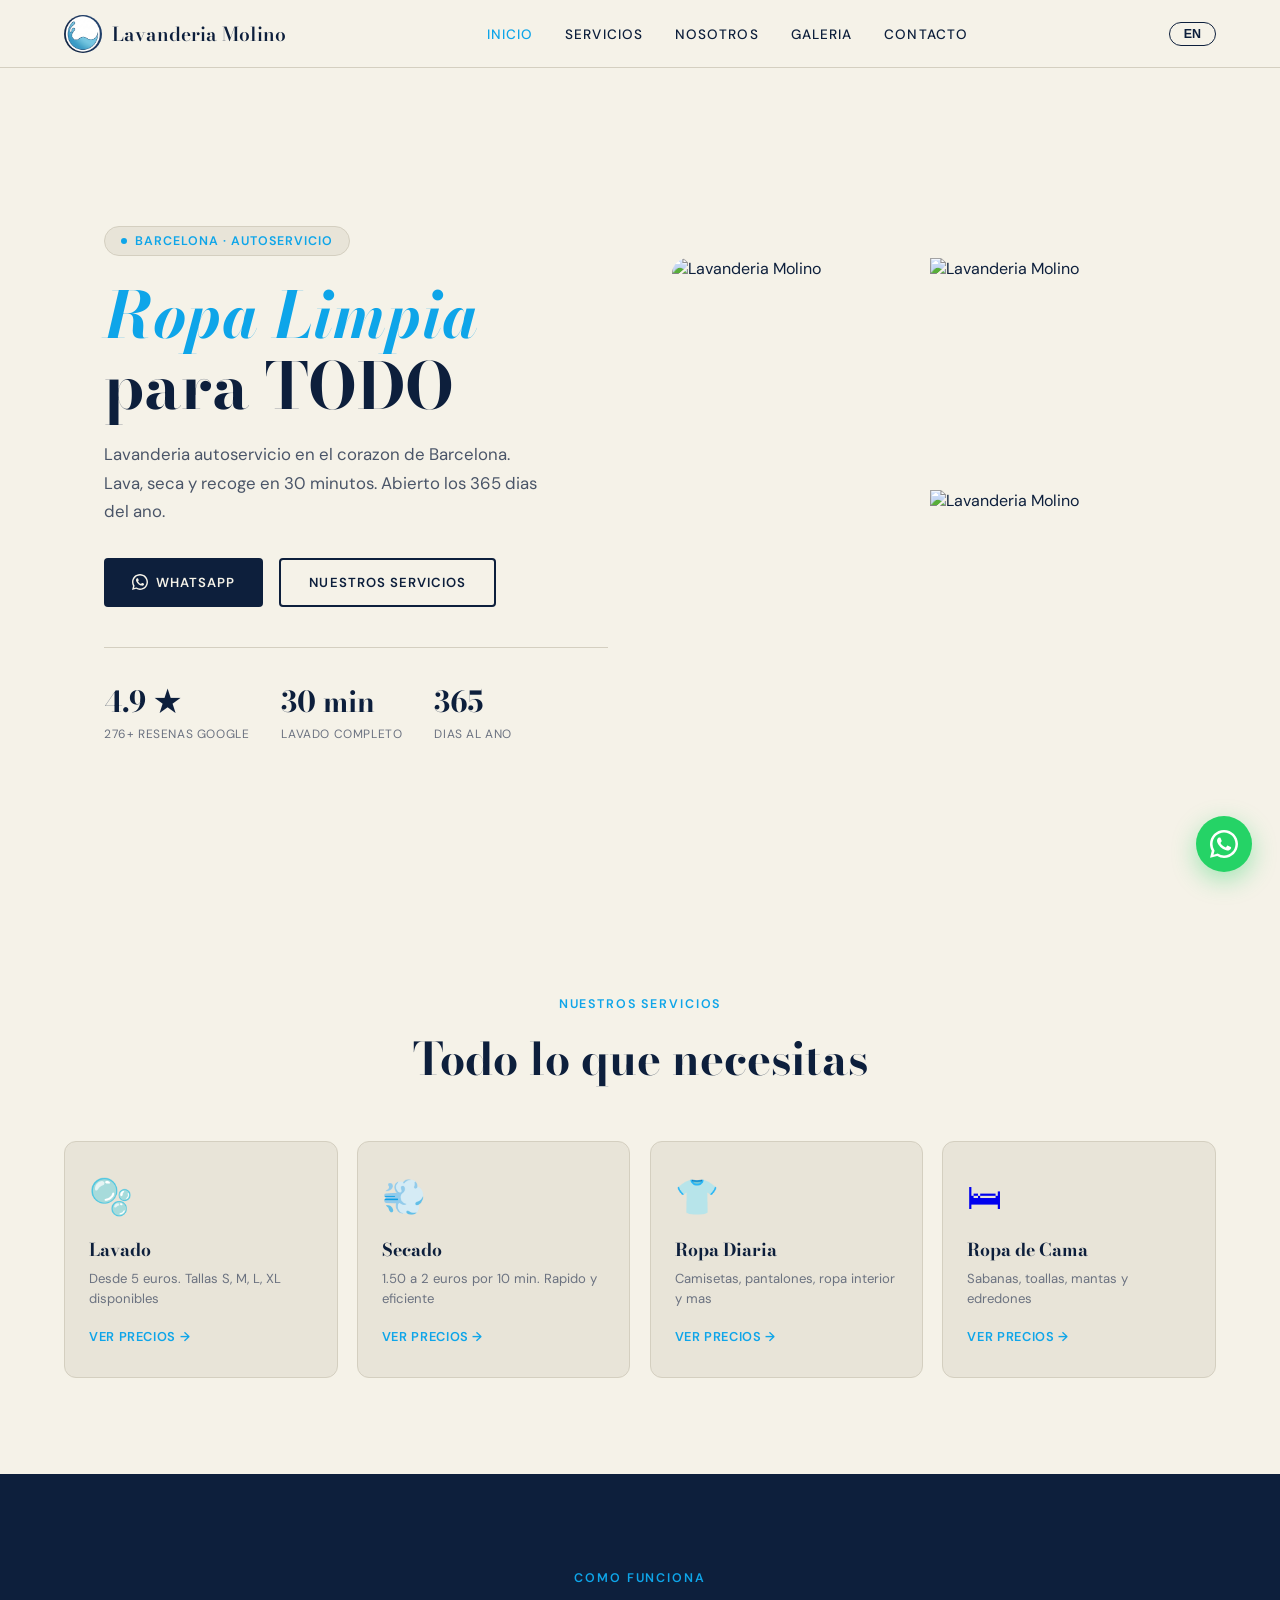
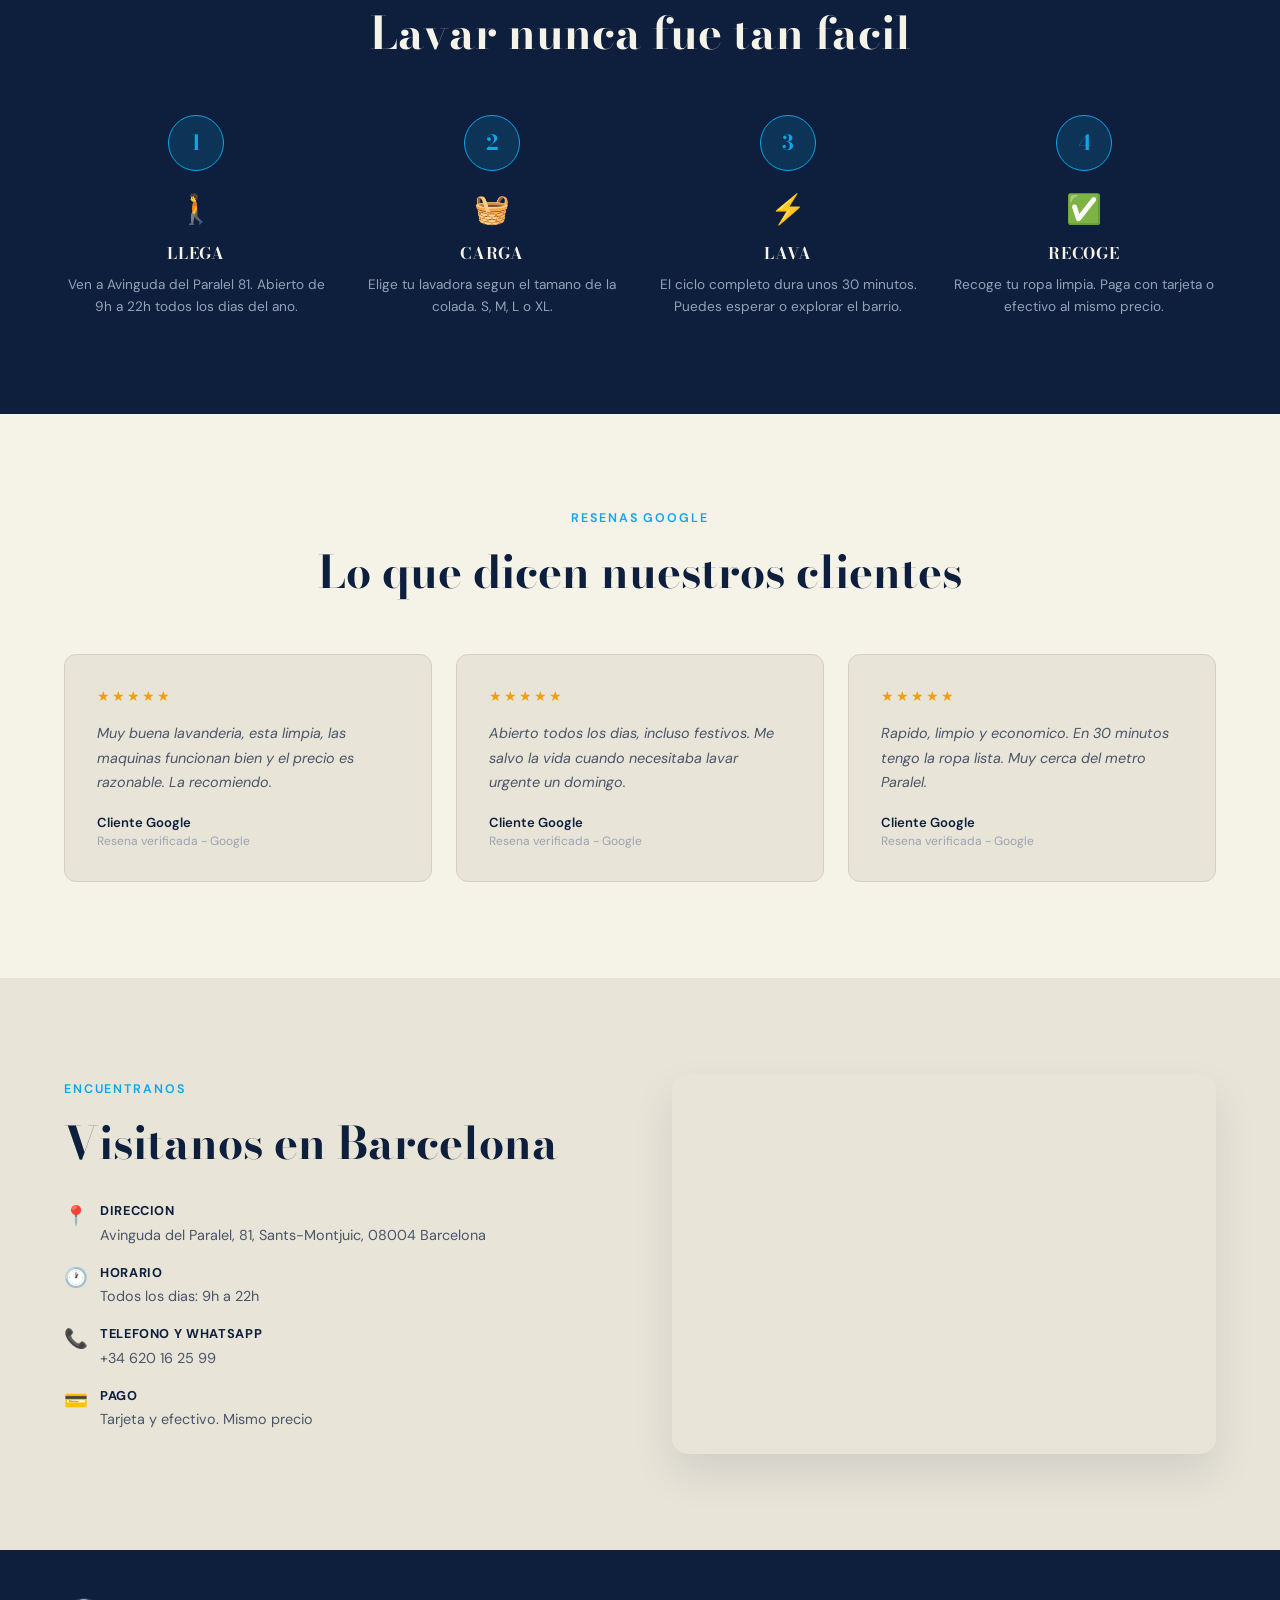
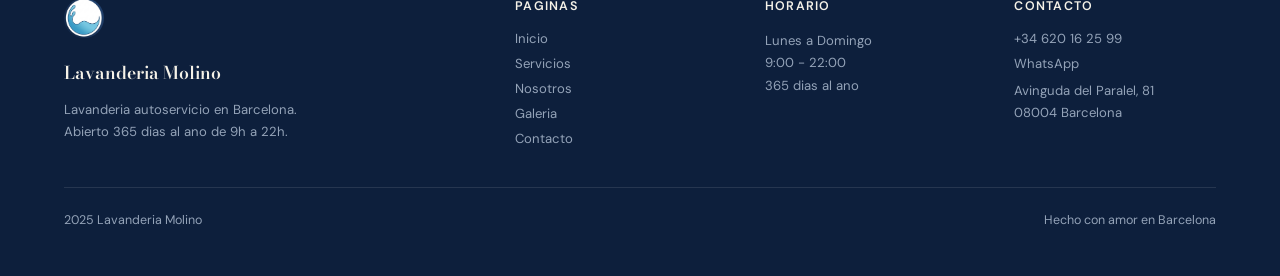
==== commit 2f92e4ca: "Fix hero text - remove shared.css dependency" ====
--- a/index.html
+++ b/index.html
@@ -1,176 +1,146 @@
 <!DOCTYPE html>
 <html lang="es">
 <head>
-  <meta charset="UTF-8" />
-  <meta name="viewport" content="width=device-width, initial-scale=1.0" />
-  <title>Lavandería Molino — Barcelona</title>
-  <link rel="preconnect" href="https://fonts.googleapis.com" />
-  <link rel="preconnect" href="https://fonts.gstatic.com" crossorigin />
-  <link href="https://fonts.googleapis.com/css2?family=Bodoni+Moda:ital,wght@0,400;0,600;0,700;1,400&family=DM+Sans:wght@300;400;500;600&display=swap" rel="stylesheet" />
-  <link rel="stylesheet" href="shared.css" />
-  <style>
-    *, *::before, *::after { box-sizing: border-box; margin: 0; padding: 0; }
-    html { scroll-behavior: smooth; }
-    body { background: #F5F2E8; color: #0d1f3c; font-family: "DM Sans", sans-serif; overflow-x: hidden; }
-
-    .nav {
-      position: fixed; top: 0; left: 0; right: 0; z-index: 100;
-      background: #F5F2E8; border-bottom: 1px solid #d4cfc0;
-      display: flex; align-items: center; justify-content: space-between;
-      padding: 0 5%; height: 68px;
-    }
-    .nav-brand { display: flex; align-items: center; gap: 10px; text-decoration: none; }
-    .nav-brand img { width: 38px; height: 38px; border-radius: 50%; object-fit: cover; }
-    .nav-brand span { font-family: "Bodoni Moda", serif; font-size: 1.2rem; color: #0d1f3c; font-weight: 600; }
-    .nav-links { display: flex; align-items: center; gap: 2rem; list-style: none; }
-    .nav-links a { text-decoration: none; color: #0d1f3c; font-size: 0.85rem; font-weight: 500; letter-spacing: 0.08em; text-transform: uppercase; transition: color 0.2s; }
-    .nav-links a:hover, .nav-links a.active { color: #0ea5e9; }
-    .nav-right { display: flex; align-items: center; gap: 1rem; }
-    .lang-toggle { background: none; border: 1.5px solid #0d1f3c; border-radius: 20px; padding: 4px 14px; font-size: 0.78rem; font-weight: 600; cursor: pointer; color: #0d1f3c; letter-spacing: 0.05em; transition: all 0.2s; }
-    .lang-toggle:hover { background: #0d1f3c; color: #F5F2E8; }
-    .nav-hamburger { display: none; background: none; border: none; cursor: pointer; flex-direction: column; gap: 5px; }
-    .nav-hamburger span { display: block; width: 24px; height: 2px; background: #0d1f3c; border-radius: 2px; }
-
-    .hero { min-height: 100vh; padding: 68px 5% 0; display: flex; align-items: center; }
-    .hero-inner {
-      width: 100%; max-width: 1200px; margin: 0 auto;
-      display: grid; grid-template-columns: 1fr 1fr; gap: 4rem; align-items: center; padding: 5rem 0;
-    }
-    .hero-tag {
-      display: inline-flex; align-items: center; gap: 8px;
-      background: #e8e4d8; border: 1px solid #d4cfc0; border-radius: 20px;
-      padding: 6px 16px; font-size: 0.78rem; font-weight: 600; letter-spacing: 0.08em;
-      text-transform: uppercase; color: #0ea5e9; margin-bottom: 1.5rem;
-    }
-    .hero-tag::before { content: ""; width: 6px; height: 6px; border-radius: 50%; background: #0ea5e9; }
-    .hero-title {
-      font-family: "Bodoni Moda", serif; font-size: clamp(2.8rem, 5vw, 4.2rem);
-      line-height: 1.1; font-weight: 700; color: #0d1f3c; margin-bottom: 0.4rem;
-    }
-    .hero-title .accent { color: #0ea5e9; display: block; font-style: italic; }
-    .hero-subtitle { font-size: 1.05rem; color: #4a5568; line-height: 1.7; max-width: 440px; margin: 1.2rem 0 2rem; }
-    .hero-btns { display: flex; gap: 1rem; flex-wrap: wrap; }
-    .btn-primary {
-      background: #0d1f3c; color: #F5F2E8; border: none; border-radius: 4px;
-      padding: 14px 28px; font-size: 0.82rem; font-weight: 600; letter-spacing: 0.08em;
-      text-transform: uppercase; cursor: pointer; text-decoration: none;
-      transition: all 0.25s; display: inline-flex; align-items: center; gap: 8px;
-    }
-    .btn-primary:hover { background: #0ea5e9; transform: translateY(-2px); }
-    .btn-outline {
-      background: transparent; color: #0d1f3c; border: 2px solid #0d1f3c; border-radius: 4px;
-      padding: 14px 28px; font-size: 0.82rem; font-weight: 600; letter-spacing: 0.08em;
-      text-transform: uppercase; cursor: pointer; text-decoration: none;
-      transition: all 0.25s; display: inline-flex; align-items: center; gap: 8px;
-    }
-    .btn-outline:hover { background: #0d1f3c; color: #F5F2E8; transform: translateY(-2px); }
-    .hero-stats { display: flex; gap: 2rem; margin-top: 2.5rem; padding-top: 2rem; border-top: 1px solid #d4cfc0; }
-    .hero-stat-num { font-family: "Bodoni Moda", serif; font-size: 1.8rem; font-weight: 700; color: #0d1f3c; }
-    .hero-stat-label { font-size: 0.78rem; color: #6b7280; letter-spacing: 0.05em; margin-top: 2px; }
-
-    .hero-mosaic { display: grid; grid-template-columns: 1fr 1fr; grid-template-rows: 220px 220px; gap: 12px; border-radius: 16px; overflow: hidden; }
-    .mosaic-img { width: 100%; height: 100%; object-fit: cover; transition: transform 0.4s ease; display: block; }
-    .mosaic-img:hover { transform: scale(1.04); }
-    .mosaic-tall { grid-row: span 2; }
-
-    .services-section { padding: 6rem 5%; }
-    .section-center { max-width: 1200px; margin: 0 auto; }
-    .section-label { text-align: center; font-size: 0.78rem; font-weight: 600; letter-spacing: 0.15em; text-transform: uppercase; color: #0ea5e9; margin-bottom: 0.8rem; }
-    .section-title { text-align: center; font-family: "Bodoni Moda", serif; font-size: clamp(2rem, 3.5vw, 2.8rem); font-weight: 700; color: #0d1f3c; margin-bottom: 3rem; }
-    .services-grid { display: grid; grid-template-columns: repeat(4, 1fr); gap: 1.2rem; }
-    .service-card {
-      background: #e8e4d8; border: 1px solid #d4cfc0; border-radius: 12px;
-      padding: 2rem 1.5rem; transition: all 0.3s; cursor: pointer; text-decoration: none; display: block;
-    }
-    .service-card:hover { transform: translateY(-6px); box-shadow: 0 20px 40px rgba(13,31,60,0.12); border-color: #0ea5e9; }
-    .service-icon { font-size: 2.2rem; margin-bottom: 1rem; }
-    .service-name { font-family: "Bodoni Moda", serif; font-size: 1.1rem; font-weight: 700; color: #0d1f3c; margin-bottom: 0.4rem; }
-    .service-desc { font-size: 0.82rem; color: #6b7280; line-height: 1.5; margin-bottom: 1.2rem; }
-    .service-link { font-size: 0.8rem; font-weight: 600; color: #0ea5e9; letter-spacing: 0.05em; display: flex; align-items: center; gap: 4px; }
-    .service-link::after { content: "→"; transition: transform 0.2s; }
-    .service-card:hover .service-link::after { transform: translateX(4px); }
-
-    .hiw-section { padding: 6rem 5%; background: #0d1f3c; }
-    .hiw-section .section-label { color: #0ea5e9; }
-    .hiw-section .section-title { color: #F5F2E8; }
-    .hiw-grid { display: grid; grid-template-columns: repeat(4, 1fr); gap: 2rem; max-width: 1200px; margin: 0 auto; }
-    .hiw-step { text-align: center; }
-    .hiw-num {
-      width: 56px; height: 56px; border-radius: 50%;
-      background: rgba(14,165,233,0.15); border: 1.5px solid #0ea5e9;
-      display: flex; align-items: center; justify-content: center;
-      font-family: "Bodoni Moda", serif; font-size: 1.3rem; font-weight: 700; color: #0ea5e9;
-      margin: 0 auto 1.2rem;
-    }
-    .hiw-icon { font-size: 1.8rem; margin-bottom: 0.8rem; }
-    .hiw-title { font-family: "Bodoni Moda", serif; font-size: 1rem; font-weight: 700; color: #F5F2E8; margin-bottom: 0.6rem; letter-spacing: 0.05em; text-transform: uppercase; }
-    .hiw-desc { font-size: 0.85rem; color: #94a3b8; line-height: 1.6; }
-
-    .testi-section { padding: 6rem 5%; }
-    .testi-grid { display: grid; grid-template-columns: repeat(3, 1fr); gap: 1.5rem; max-width: 1200px; margin: 0 auto; }
-    .testi-card { background: #e8e4d8; border: 1px solid #d4cfc0; border-radius: 12px; padding: 2rem; }
-    .testi-stars { color: #f59e0b; font-size: 0.9rem; margin-bottom: 1rem; letter-spacing: 2px; }
-    .testi-text { font-size: 0.9rem; color: #4a5568; line-height: 1.7; font-style: italic; margin-bottom: 1.2rem; }
-    .testi-author { font-size: 0.82rem; font-weight: 600; color: #0d1f3c; }
-    .testi-via { font-size: 0.75rem; color: #9ca3af; margin-top: 2px; }
-
-    .findus-section { padding: 6rem 5%; background: #e8e4d8; }
-    .findus-inner { max-width: 1200px; margin: 0 auto; display: grid; grid-template-columns: 1fr 1fr; gap: 4rem; align-items: center; }
-    .findus-info .section-label { text-align: left; }
-    .findus-info .section-title { text-align: left; margin-bottom: 1.5rem; }
-    .findus-detail { display: flex; align-items: flex-start; gap: 12px; margin-bottom: 1rem; }
-    .findus-detail-icon { font-size: 1.2rem; margin-top: 2px; }
-    .findus-detail-text { font-size: 0.9rem; color: #4a5568; line-height: 1.6; }
-    .findus-detail-text strong { color: #0d1f3c; display: block; font-size: 0.8rem; letter-spacing: 0.05em; text-transform: uppercase; margin-bottom: 2px; }
-    .map-wrap { border-radius: 16px; overflow: hidden; box-shadow: 0 20px 40px rgba(13,31,60,0.1); height: 380px; }
-    .map-wrap iframe { width: 100%; height: 100%; border: none; }
-
-    .footer { background: #0d1f3c; color: #94a3b8; padding: 3rem 5%; }
-    .footer-inner { max-width: 1200px; margin: 0 auto; display: grid; grid-template-columns: 2fr 1fr 1fr 1fr; gap: 3rem; }
-    .footer-brand img { width: 40px; height: 40px; border-radius: 50%; object-fit: cover; margin-bottom: 1rem; }
-    .footer-brand-name { font-family: "Bodoni Moda", serif; font-size: 1.1rem; color: #F5F2E8; font-weight: 600; margin-bottom: 0.8rem; }
-    .footer-brand p { font-size: 0.82rem; line-height: 1.7; max-width: 240px; }
-    .footer-col h4 { font-size: 0.78rem; font-weight: 600; letter-spacing: 0.1em; text-transform: uppercase; color: #F5F2E8; margin-bottom: 1rem; }
-    .footer-col a { display: block; font-size: 0.82rem; color: #94a3b8; text-decoration: none; margin-bottom: 0.5rem; transition: color 0.2s; }
-    .footer-col a:hover { color: #0ea5e9; }
-    .footer-col p { font-size: 0.82rem; line-height: 1.7; }
-    .footer-bottom { max-width: 1200px; margin: 2rem auto 0; padding-top: 1.5rem; border-top: 1px solid rgba(255,255,255,0.1); display: flex; justify-content: space-between; align-items: center; font-size: 0.78rem; }
-
-    .wa-float {
-      position: fixed; bottom: 28px; right: 28px; z-index: 999;
-      width: 56px; height: 56px; border-radius: 50%; background: #25d366;
-      display: flex; align-items: center; justify-content: center;
-      box-shadow: 0 8px 24px rgba(37,211,102,0.4); text-decoration: none;
-      transition: transform 0.3s; animation: wa-pulse 2s infinite;
-    }
-    .wa-float:hover { transform: scale(1.1); }
-    .wa-float svg { width: 28px; height: 28px; fill: white; }
-    @keyframes wa-pulse { 0%,100%{box-shadow:0 8px 24px rgba(37,211,102,0.4)} 50%{box-shadow:0 8px 32px rgba(37,211,102,0.7)} }
-
-    @media (max-width: 900px) {
-      .hero-inner { grid-template-columns: 1fr; gap: 2.5rem; padding: 4rem 0 3rem; }
-      .hero-mosaic { grid-template-rows: 160px 160px; }
-      .services-grid { grid-template-columns: repeat(2, 1fr); }
-      .hiw-grid { grid-template-columns: repeat(2, 1fr); }
-      .testi-grid { grid-template-columns: 1fr; }
-      .findus-inner { grid-template-columns: 1fr; }
-      .footer-inner { grid-template-columns: 1fr 1fr; gap: 2rem; }
-      .nav-links { display: none; }
-      .nav-hamburger { display: flex; }
-    }
-    @media (max-width: 500px) {
-      .services-grid { grid-template-columns: 1fr; }
-      .hiw-grid { grid-template-columns: 1fr; }
-      .hero-stats { flex-wrap: wrap; gap: 1rem; }
-      .footer-inner { grid-template-columns: 1fr; }
-    }
-  </style>
+<meta charset="UTF-8"/>
+<meta name="viewport" content="width=device-width,initial-scale=1.0"/>
+<title>Lavanderia Molino - Barcelona</title>
+<link rel="preconnect" href="https://fonts.googleapis.com"/>
+<link rel="preconnect" href="https://fonts.gstatic.com" crossorigin/>
+<link href="https://fonts.googleapis.com/css2?family=Bodoni+Moda:ital,wght@0,400;0,600;0,700;1,400&family=DM+Sans:wght@300;400;500;600&display=swap" rel="stylesheet"/>
+<style>
+*,*::before,*::after{box-sizing:border-box;margin:0;padding:0;}
+html{scroll-behavior:smooth;}
+body{background:#F5F2E8;color:#0d1f3c;font-family:"DM Sans",sans-serif;overflow-x:hidden;}
+
+/* NAV */
+.nav{position:fixed;top:0;left:0;right:0;z-index:1000;background:#F5F2E8;border-bottom:1px solid #d4cfc0;display:flex;align-items:center;justify-content:space-between;padding:0 5%;height:68px;}
+.nav-brand{display:flex;align-items:center;gap:10px;text-decoration:none;}
+.nav-brand img{width:38px;height:38px;border-radius:50%;object-fit:cover;}
+.nav-brand span{font-family:"Bodoni Moda",serif;font-size:1.2rem;color:#0d1f3c;font-weight:600;}
+.nav-links{display:flex;align-items:center;gap:2rem;list-style:none;}
+.nav-links a{text-decoration:none;color:#0d1f3c;font-size:0.85rem;font-weight:500;letter-spacing:0.08em;text-transform:uppercase;transition:color 0.2s;}
+.nav-links a:hover,.nav-links a.active{color:#0ea5e9;}
+.nav-right{display:flex;align-items:center;gap:1rem;}
+.lang-toggle{background:none;border:1.5px solid #0d1f3c;border-radius:20px;padding:4px 14px;font-size:0.78rem;font-weight:600;cursor:pointer;color:#0d1f3c;transition:all 0.2s;}
+.lang-toggle:hover{background:#0d1f3c;color:#F5F2E8;}
+.nav-hamburger{display:none;background:none;border:none;cursor:pointer;flex-direction:column;gap:5px;}
+.nav-hamburger span{display:block;width:24px;height:2px;background:#0d1f3c;border-radius:2px;}
+
+/* MOBILE MENU */
+.mobile-menu{display:none;position:fixed;top:68px;left:0;right:0;background:#F5F2E8;border-bottom:1px solid #d4cfc0;z-index:999;padding:1.5rem 5%;}
+.mobile-menu ul{list-style:none;display:flex;flex-direction:column;gap:1rem;}
+.mobile-menu a{text-decoration:none;color:#0d1f3c;font-weight:600;font-size:0.9rem;letter-spacing:0.08em;}
+
+/* HERO */
+.hero{min-height:100vh;padding-top:68px;display:flex;align-items:center;background:#F5F2E8;}
+.hero-inner{width:100%;max-width:1200px;margin:0 auto;padding:5rem 5%;display:grid;grid-template-columns:1fr 1fr;gap:4rem;align-items:center;}
+.hero-tag{display:inline-flex;align-items:center;gap:8px;background:#e8e4d8;border:1px solid #d4cfc0;border-radius:20px;padding:6px 16px;font-size:0.78rem;font-weight:600;letter-spacing:0.08em;text-transform:uppercase;color:#0ea5e9;margin-bottom:1.5rem;}
+.hero-tag::before{content:"";width:6px;height:6px;border-radius:50%;background:#0ea5e9;}
+.hero-title{font-family:"Bodoni Moda",serif;font-size:clamp(2.8rem,5vw,4.2rem);line-height:1.1;font-weight:700;color:#0d1f3c;margin-bottom:0.4rem;}
+.hero-title .blue{color:#0ea5e9;display:block;font-style:italic;}
+.hero-sub{font-size:1.05rem;color:#4a5568;line-height:1.7;max-width:440px;margin:1.2rem 0 2rem;}
+.hero-btns{display:flex;gap:1rem;flex-wrap:wrap;}
+.btn-dark{background:#0d1f3c;color:#F5F2E8;border:none;border-radius:4px;padding:14px 28px;font-size:0.82rem;font-weight:600;letter-spacing:0.08em;text-transform:uppercase;cursor:pointer;text-decoration:none;transition:all 0.25s;display:inline-flex;align-items:center;gap:8px;}
+.btn-dark:hover{background:#0ea5e9;transform:translateY(-2px);}
+.btn-border{background:transparent;color:#0d1f3c;border:2px solid #0d1f3c;border-radius:4px;padding:14px 28px;font-size:0.82rem;font-weight:600;letter-spacing:0.08em;text-transform:uppercase;cursor:pointer;text-decoration:none;transition:all 0.25s;display:inline-flex;align-items:center;gap:8px;}
+.btn-border:hover{background:#0d1f3c;color:#F5F2E8;transform:translateY(-2px);}
+.hero-stats{display:flex;gap:2rem;margin-top:2.5rem;padding-top:2rem;border-top:1px solid #d4cfc0;flex-wrap:wrap;}
+.stat-num{font-family:"Bodoni Moda",serif;font-size:1.8rem;font-weight:700;color:#0d1f3c;display:block;}
+.stat-label{font-size:0.75rem;color:#6b7280;letter-spacing:0.05em;text-transform:uppercase;margin-top:2px;display:block;}
+
+/* MOSAIC */
+.hero-mosaic{display:grid;grid-template-columns:1fr 1fr;grid-template-rows:220px 220px;gap:12px;border-radius:16px;overflow:hidden;}
+.mosaic-img{width:100%;height:100%;object-fit:cover;display:block;transition:transform 0.4s;}
+.mosaic-img:hover{transform:scale(1.04);}
+.mosaic-tall{grid-row:span 2;}
+
+/* SERVICES */
+.sec{padding:6rem 5%;}
+.sec-inner{max-width:1200px;margin:0 auto;}
+.sec-label{text-align:center;font-size:0.78rem;font-weight:600;letter-spacing:0.15em;text-transform:uppercase;color:#0ea5e9;margin-bottom:0.8rem;display:block;}
+.sec-title{text-align:center;font-family:"Bodoni Moda",serif;font-size:clamp(2rem,3.5vw,2.8rem);font-weight:700;color:#0d1f3c;margin-bottom:3rem;}
+.cards4{display:grid;grid-template-columns:repeat(4,1fr);gap:1.2rem;}
+.card{background:#e8e4d8;border:1px solid #d4cfc0;border-radius:12px;padding:2rem 1.5rem;transition:all 0.3s;text-decoration:none;display:block;}
+.card:hover{transform:translateY(-6px);box-shadow:0 20px 40px rgba(13,31,60,0.12);border-color:#0ea5e9;}
+.card-icon{font-size:2.2rem;margin-bottom:1rem;}
+.card-name{font-family:"Bodoni Moda",serif;font-size:1.1rem;font-weight:700;color:#0d1f3c;margin-bottom:0.4rem;}
+.card-desc{font-size:0.82rem;color:#6b7280;line-height:1.5;margin-bottom:1.2rem;}
+.card-link{font-size:0.8rem;font-weight:600;color:#0ea5e9;letter-spacing:0.05em;}
+
+/* HOW IT WORKS */
+.hiw{padding:6rem 5%;background:#0d1f3c;}
+.hiw .sec-label{color:#0ea5e9;}
+.hiw .sec-title{color:#F5F2E8;}
+.hiw-grid{display:grid;grid-template-columns:repeat(4,1fr);gap:2rem;max-width:1200px;margin:0 auto;}
+.hiw-step{text-align:center;}
+.hiw-num{width:56px;height:56px;border-radius:50%;background:rgba(14,165,233,0.15);border:1.5px solid #0ea5e9;display:flex;align-items:center;justify-content:center;font-family:"Bodoni Moda",serif;font-size:1.3rem;font-weight:700;color:#0ea5e9;margin:0 auto 1.2rem;}
+.hiw-icon{font-size:1.8rem;margin-bottom:0.8rem;}
+.hiw-name{font-family:"Bodoni Moda",serif;font-size:1rem;font-weight:700;color:#F5F2E8;margin-bottom:0.6rem;letter-spacing:0.05em;text-transform:uppercase;}
+.hiw-desc{font-size:0.85rem;color:#94a3b8;line-height:1.6;}
+
+/* TESTIMONIALS */
+.testi{padding:6rem 5%;background:#F5F2E8;}
+.testi-grid{display:grid;grid-template-columns:repeat(3,1fr);gap:1.5rem;max-width:1200px;margin:0 auto;}
+.testi-card{background:#e8e4d8;border:1px solid #d4cfc0;border-radius:12px;padding:2rem;}
+.testi-stars{color:#f59e0b;font-size:0.9rem;margin-bottom:1rem;letter-spacing:2px;}
+.testi-text{font-size:0.9rem;color:#4a5568;line-height:1.7;font-style:italic;margin-bottom:1.2rem;}
+.testi-author{font-size:0.82rem;font-weight:600;color:#0d1f3c;}
+.testi-via{font-size:0.75rem;color:#9ca3af;margin-top:2px;}
+
+/* FIND US */
+.findus{padding:6rem 5%;background:#e8e4d8;}
+.findus-inner{max-width:1200px;margin:0 auto;display:grid;grid-template-columns:1fr 1fr;gap:4rem;align-items:center;}
+.findus .sec-label,.findus .sec-title{text-align:left;}
+.findus .sec-title{margin-bottom:1.5rem;}
+.detail{display:flex;align-items:flex-start;gap:12px;margin-bottom:1rem;}
+.detail-icon{font-size:1.2rem;margin-top:2px;}
+.detail-text{font-size:0.9rem;color:#4a5568;line-height:1.6;}
+.detail-text strong{color:#0d1f3c;display:block;font-size:0.8rem;letter-spacing:0.05em;text-transform:uppercase;margin-bottom:2px;}
+.map-box{border-radius:16px;overflow:hidden;box-shadow:0 20px 40px rgba(13,31,60,0.1);height:380px;}
+.map-box iframe{width:100%;height:100%;border:none;}
+
+/* FOOTER */
+.footer{background:#0d1f3c;color:#94a3b8;padding:3rem 5%;}
+.footer-grid{max-width:1200px;margin:0 auto;display:grid;grid-template-columns:2fr 1fr 1fr 1fr;gap:3rem;}
+.footer-logo img{width:40px;height:40px;border-radius:50%;object-fit:cover;margin-bottom:1rem;}
+.footer-logo-name{font-family:"Bodoni Moda",serif;font-size:1.1rem;color:#F5F2E8;font-weight:600;margin-bottom:0.8rem;}
+.footer-logo p{font-size:0.82rem;line-height:1.7;max-width:240px;}
+.fcol h4{font-size:0.78rem;font-weight:600;letter-spacing:0.1em;text-transform:uppercase;color:#F5F2E8;margin-bottom:1rem;}
+.fcol a{display:block;font-size:0.82rem;color:#94a3b8;text-decoration:none;margin-bottom:0.5rem;transition:color 0.2s;}
+.fcol a:hover{color:#0ea5e9;}
+.fcol p{font-size:0.82rem;line-height:1.7;}
+.footer-bottom{max-width:1200px;margin:2rem auto 0;padding-top:1.5rem;border-top:1px solid rgba(255,255,255,0.1);display:flex;justify-content:space-between;align-items:center;font-size:0.78rem;}
+
+/* WHATSAPP */
+.wa{position:fixed;bottom:28px;right:28px;z-index:9999;width:56px;height:56px;border-radius:50%;background:#25d366;display:flex;align-items:center;justify-content:center;box-shadow:0 8px 24px rgba(37,211,102,0.4);text-decoration:none;transition:transform 0.3s;}
+.wa:hover{transform:scale(1.1);}
+.wa svg{width:28px;height:28px;fill:white;}
+
+/* RESPONSIVE */
+@media(max-width:900px){
+  .hero-inner{grid-template-columns:1fr;gap:2.5rem;padding:3rem 5%;}
+  .hero-mosaic{grid-template-rows:160px 160px;}
+  .cards4{grid-template-columns:repeat(2,1fr);}
+  .hiw-grid{grid-template-columns:repeat(2,1fr);}
+  .testi-grid{grid-template-columns:1fr;}
+  .findus-inner{grid-template-columns:1fr;}
+  .footer-grid{grid-template-columns:1fr 1fr;gap:2rem;}
+  .nav-links{display:none;}
+  .nav-hamburger{display:flex;}
+}
+@media(max-width:500px){
+  .cards4{grid-template-columns:1fr;}
+  .hiw-grid{grid-template-columns:1fr;}
+  .footer-grid{grid-template-columns:1fr;}
+}
+</style>
 </head>
 <body>
 
+<!-- NAV -->
 <nav class="nav">
   <a href="index.html" class="nav-brand">
-    <img src="logo.jpg" alt="Lavanderia Molino" />
+    <img src="logo.jpg" alt="Lavanderia Molino"/>
     <span>Lavanderia Molino</span>
   </a>
   <ul class="nav-links">
@@ -182,141 +152,142 @@
   </ul>
   <div class="nav-right">
     <button class="lang-toggle" id="langBtn">EN</button>
-    <button class="nav-hamburger" id="hamburger" aria-label="Menu">
+    <button class="nav-hamburger" id="hamburger">
       <span></span><span></span><span></span>
     </button>
   </div>
 </nav>
 
-<div id="mobileMenu" style="display:none;position:fixed;top:68px;left:0;right:0;background:#F5F2E8;border-bottom:1px solid #d4cfc0;z-index:99;padding:1.5rem 5%;">
-  <ul style="list-style:none;display:flex;flex-direction:column;gap:1rem;">
-    <li><a href="index.html" style="text-decoration:none;color:#0d1f3c;font-weight:600;font-size:0.9rem;" data-es="INICIO" data-en="HOME">INICIO</a></li>
-    <li><a href="services.html" style="text-decoration:none;color:#0d1f3c;font-weight:600;font-size:0.9rem;" data-es="SERVICIOS" data-en="SERVICES">SERVICIOS</a></li>
-    <li><a href="about.html" style="text-decoration:none;color:#0d1f3c;font-weight:600;font-size:0.9rem;" data-es="NOSOTROS" data-en="ABOUT">NOSOTROS</a></li>
-    <li><a href="gallery.html" style="text-decoration:none;color:#0d1f3c;font-weight:600;font-size:0.9rem;" data-es="GALERIA" data-en="GALLERY">GALERIA</a></li>
-    <li><a href="contact.html" style="text-decoration:none;color:#0d1f3c;font-weight:600;font-size:0.9rem;" data-es="CONTACTO" data-en="CONTACT">CONTACTO</a></li>
+<!-- MOBILE MENU -->
+<div class="mobile-menu" id="mobileMenu">
+  <ul>
+    <li><a href="index.html" data-es="INICIO" data-en="HOME">INICIO</a></li>
+    <li><a href="services.html" data-es="SERVICIOS" data-en="SERVICES">SERVICIOS</a></li>
+    <li><a href="about.html" data-es="NOSOTROS" data-en="ABOUT">NOSOTROS</a></li>
+    <li><a href="gallery.html" data-es="GALERIA" data-en="GALLERY">GALERIA</a></li>
+    <li><a href="contact.html" data-es="CONTACTO" data-en="CONTACT">CONTACTO</a></li>
   </ul>
 </div>
 
+<!-- HERO -->
 <section class="hero">
   <div class="hero-inner">
-    <div class="hero-left">
+    <div>
       <div class="hero-tag" data-es="Barcelona · Autoservicio" data-en="Barcelona · Self-Service">Barcelona · Autoservicio</div>
       <h1 class="hero-title">
-        <span data-es="Ropa Limpia" data-en="Clean Clothes">Ropa Limpia</span>
-        <span data-es="para TODO" data-en="for EVERYTHING" style="font-style:normal;color:#0d1f3c;">para TODO</span>
+        <span class="blue" data-es="Ropa Limpia" data-en="Clean Clothes">Ropa Limpia</span>
+        <span data-es="para TODO" data-en="for EVERYTHING">para TODO</span>
       </h1>
-      <p class="hero-subtitle" data-es="Lavanderia autoservicio en el corazon de Barcelona. Lava, seca y recoge en 30 minutos. Abierto los 365 dias del ano." data-en="Self-service laundry in the heart of Barcelona. Wash, dry and collect in 30 minutes. Open 365 days a year.">
-        Lavanderia autoservicio en el corazon de Barcelona. Lava, seca y recoge en 30 minutos. Abierto los 365 dias del ano.
-      </p>
+      <p class="hero-sub" data-es="Lavanderia autoservicio en el corazon de Barcelona. Lava, seca y recoge en 30 minutos. Abierto los 365 dias del ano." data-en="Self-service laundry in the heart of Barcelona. Wash, dry and collect in 30 minutes. Open 365 days a year.">Lavanderia autoservicio en el corazon de Barcelona. Lava, seca y recoge en 30 minutos. Abierto los 365 dias del ano.</p>
       <div class="hero-btns">
-        <a href="https://wa.me/34620162599" target="_blank" class="btn-primary">
-          <svg width="16" height="16" viewBox="0 0 24 24" fill="currentColor"><path d="M17.472 14.382c-.297-.149-1.758-.867-2.03-.967-.273-.099-.471-.148-.67.15-.197.297-.767.966-.94 1.164-.173.199-.347.223-.644.075-.297-.15-1.255-.463-2.39-1.475-.883-.788-1.48-1.761-1.653-2.059-.173-.297-.018-.458.13-.606.134-.133.298-.347.446-.52.149-.174.198-.298.298-.497.099-.198.05-.371-.025-.52-.075-.149-.669-1.612-.916-2.207-.242-.579-.487-.5-.669-.51-.173-.008-.371-.01-.57-.01-.198 0-.52.074-.792.372-.272.297-1.04 1.016-1.04 2.479 0 1.462 1.065 2.875 1.213 3.074.149.198 2.096 3.2 5.077 4.487.709.306 1.262.489 1.694.625.712.227 1.36.195 1.871.118.571-.085 1.758-.719 2.006-1.413.248-.694.248-1.289.173-1.413-.074-.124-.272-.198-.57-.347z"/><path d="M12 0C5.373 0 0 5.373 0 12c0 2.123.553 4.116 1.522 5.847L.057 23.855l6.124-1.605A11.945 11.945 0 0012 24c6.627 0 12-5.373 12-12S18.627 0 12 0zm0 21.818a9.808 9.808 0 01-5.027-1.381l-.36-.214-3.634.953.97-3.546-.235-.374A9.818 9.818 0 012.182 12c0-5.42 4.398-9.818 9.818-9.818 5.42 0 9.818 4.398 9.818 9.818 0 5.42-4.398 9.818-9.818 9.818z"/></svg>
+        <a href="https://wa.me/34620162599" target="_blank" class="btn-dark">
+          <svg width="16" height="16" viewBox="0 0 24 24" fill="currentColor"><path d="M17.472 14.382c-.297-.149-1.758-.867-2.03-.967-.273-.099-.471-.148-.67.15-.197.297-.767.966-.94 1.164-.173.199-.347.223-.644.075-.297-.15-1.255-.463-2.39-1.475-.883-.788-1.48-1.761-1.653-2.059-.173-.297-.018-.458.13-.606.134-.133.298-.347.446-.52.149-.174.198-.298.298-.497.099-.198.05-.371-.025-.52-.075-.149-.669-1.612-.916-2.207-.242-.579-.487-.5-.669-.51-.173-.008-.371-.01-.57-.01-.198 0-.52.074-.792.372-.272.297-1.04 1.016-1.04 2.479 0 1.462 1.065 2.875 1.213 3.074.149.198 2.096 3.2 5.077 4.487.709.306 1.262.489 1.694.625.712.227 1.36.195 1.871.118.571-.085 1.758-.719 2.006-1.413.248-.694.248-1.289.173-1.413z"/><path d="M12 0C5.373 0 0 5.373 0 12c0 2.123.553 4.116 1.522 5.847L.057 23.855l6.124-1.605A11.945 11.945 0 0012 24c6.627 0 12-5.373 12-12S18.627 0 12 0zm0 21.818a9.808 9.808 0 01-5.027-1.381l-.36-.214-3.634.953.97-3.546-.235-.374A9.818 9.818 0 012.182 12c0-5.42 4.398-9.818 9.818-9.818 5.42 0 9.818 4.398 9.818 9.818 0 5.42-4.398 9.818-9.818 9.818z"/></svg>
           <span data-es="WhatsApp" data-en="WhatsApp">WhatsApp</span>
         </a>
-        <a href="services.html" class="btn-outline">
+        <a href="services.html" class="btn-border">
           <span data-es="NUESTROS SERVICIOS" data-en="OUR SERVICES">NUESTROS SERVICIOS</span>
         </a>
       </div>
       <div class="hero-stats">
         <div>
-          <div class="hero-stat-num">4.9</div>
-          <div class="hero-stat-label" data-es="276+ RESENAS GOOGLE" data-en="276+ GOOGLE REVIEWS">276+ RESENAS GOOGLE</div>
+          <span class="stat-num">4.9 ★</span>
+          <span class="stat-label" data-es="276+ RESENAS GOOGLE" data-en="276+ GOOGLE REVIEWS">276+ RESENAS GOOGLE</span>
         </div>
         <div>
-          <div class="hero-stat-num">30min</div>
-          <div class="hero-stat-label" data-es="LAVADO COMPLETO" data-en="FULL WASH CYCLE">LAVADO COMPLETO</div>
+          <span class="stat-num">30 min</span>
+          <span class="stat-label" data-es="LAVADO COMPLETO" data-en="FULL WASH CYCLE">LAVADO COMPLETO</span>
         </div>
         <div>
-          <div class="hero-stat-num">365</div>
-          <div class="hero-stat-label" data-es="DIAS AL ANO" data-en="DAYS A YEAR">DIAS AL ANO</div>
-        </div>
-      </div>
-    </div>
-    <div class="hero-right">
+          <span class="stat-num">365</span>
+          <span class="stat-label" data-es="DIAS AL ANO" data-en="DAYS A YEAR">DIAS AL ANO</span>
+        </div>
+      </div>
+    </div>
+    <div>
       <div class="hero-mosaic">
-        <img class="mosaic-img mosaic-tall" src="https://i.imgur.com/7cDPEH6.jpg" alt="Lavanderia Molino" />
-        <img class="mosaic-img" src="https://i.imgur.com/QacT7g4.jpg" alt="Lavanderia Molino" />
-        <img class="mosaic-img" src="https://i.imgur.com/h3qj4sB.jpg" alt="Lavanderia Molino" />
+        <img class="mosaic-img mosaic-tall" src="https://i.imgur.com/7cDPEH6.jpg" alt="Lavanderia Molino"/>
+        <img class="mosaic-img" src="https://i.imgur.com/QacT7g4.jpg" alt="Lavanderia Molino"/>
+        <img class="mosaic-img" src="https://i.imgur.com/h3qj4sB.jpg" alt="Lavanderia Molino"/>
       </div>
     </div>
   </div>
 </section>
 
-<section class="services-section">
-  <div class="section-center">
-    <p class="section-label" data-es="NUESTROS SERVICIOS" data-en="OUR SERVICES">NUESTROS SERVICIOS</p>
-    <h2 class="section-title" data-es="Todo lo que necesitas" data-en="Everything You Need">Todo lo que necesitas</h2>
-    <div class="services-grid">
-      <a href="services.html" class="service-card">
-        <div class="service-icon">🫧</div>
-        <div class="service-name" data-es="Lavado" data-en="Washing">Lavado</div>
-        <div class="service-desc" data-es="Desde 5 euros. Tallas S, M, L, XL disponibles" data-en="From 5 euros. Sizes S, M, L, XL available">Desde 5 euros. Tallas S, M, L, XL disponibles</div>
-        <div class="service-link" data-es="VER PRECIOS" data-en="VIEW PRICES">VER PRECIOS</div>
+<!-- SERVICES -->
+<section class="sec">
+  <div class="sec-inner">
+    <span class="sec-label" data-es="NUESTROS SERVICIOS" data-en="OUR SERVICES">NUESTROS SERVICIOS</span>
+    <h2 class="sec-title" data-es="Todo lo que necesitas" data-en="Everything You Need">Todo lo que necesitas</h2>
+    <div class="cards4">
+      <a href="services.html" class="card">
+        <div class="card-icon">🫧</div>
+        <div class="card-name" data-es="Lavado" data-en="Washing">Lavado</div>
+        <div class="card-desc" data-es="Desde 5 euros. Tallas S, M, L, XL disponibles" data-en="From 5 euros. Sizes S, M, L, XL available">Desde 5 euros. Tallas S, M, L, XL disponibles</div>
+        <div class="card-link" data-es="VER PRECIOS →" data-en="VIEW PRICES →">VER PRECIOS →</div>
       </a>
-      <a href="services.html" class="service-card">
-        <div class="service-icon">💨</div>
-        <div class="service-name" data-es="Secado" data-en="Drying">Secado</div>
-        <div class="service-desc" data-es="1.50 a 2 euros por 10 min. Secado rapido y eficiente" data-en="1.50 to 2 euros per 10 min. Fast and efficient drying">1.50 a 2 euros por 10 min. Secado rapido y eficiente</div>
-        <div class="service-link" data-es="VER PRECIOS" data-en="VIEW PRICES">VER PRECIOS</div>
+      <a href="services.html" class="card">
+        <div class="card-icon">💨</div>
+        <div class="card-name" data-es="Secado" data-en="Drying">Secado</div>
+        <div class="card-desc" data-es="1.50 a 2 euros por 10 min. Rapido y eficiente" data-en="1.50 to 2 euros per 10 min. Fast and efficient">1.50 a 2 euros por 10 min. Rapido y eficiente</div>
+        <div class="card-link" data-es="VER PRECIOS →" data-en="VIEW PRICES →">VER PRECIOS →</div>
       </a>
-      <a href="services.html" class="service-card">
-        <div class="service-icon">👕</div>
-        <div class="service-name" data-es="Ropa Diaria" data-en="Daily Clothes">Ropa Diaria</div>
-        <div class="service-desc" data-es="Camisetas, pantalones, ropa interior y mas" data-en="T-shirts, trousers, underwear and more">Camisetas, pantalones, ropa interior y mas</div>
-        <div class="service-link" data-es="VER PRECIOS" data-en="VIEW PRICES">VER PRECIOS</div>
+      <a href="services.html" class="card">
+        <div class="card-icon">👕</div>
+        <div class="card-name" data-es="Ropa Diaria" data-en="Daily Clothes">Ropa Diaria</div>
+        <div class="card-desc" data-es="Camisetas, pantalones, ropa interior y mas" data-en="T-shirts, trousers, underwear and more">Camisetas, pantalones, ropa interior y mas</div>
+        <div class="card-link" data-es="VER PRECIOS →" data-en="VIEW PRICES →">VER PRECIOS →</div>
       </a>
-      <a href="services.html" class="service-card">
-        <div class="service-icon">🛏</div>
-        <div class="service-name" data-es="Ropa de Cama" data-en="Bedding">Ropa de Cama</div>
-        <div class="service-desc" data-es="Sabanas, toallas, mantas y edredones" data-en="Sheets, towels, blankets and duvets">Sabanas, toallas, mantas y edredones</div>
-        <div class="service-link" data-es="VER PRECIOS" data-en="VIEW PRICES">VER PRECIOS</div>
+      <a href="services.html" class="card">
+        <div class="card-icon">🛏</div>
+        <div class="card-name" data-es="Ropa de Cama" data-en="Bedding">Ropa de Cama</div>
+        <div class="card-desc" data-es="Sabanas, toallas, mantas y edredones" data-en="Sheets, towels, blankets and duvets">Sabanas, toallas, mantas y edredones</div>
+        <div class="card-link" data-es="VER PRECIOS →" data-en="VIEW PRICES →">VER PRECIOS →</div>
       </a>
     </div>
   </div>
 </section>
 
-<section class="hiw-section">
-  <div class="section-center">
-    <p class="section-label" data-es="COMO FUNCIONA" data-en="HOW IT WORKS">COMO FUNCIONA</p>
-    <h2 class="section-title" data-es="Lavar nunca fue tan facil" data-en="Washing Has Never Been Easier">Lavar nunca fue tan facil</h2>
-    <div class="hiw-grid">
-      <div class="hiw-step">
-        <div class="hiw-num">1</div>
-        <div class="hiw-icon">🚶</div>
-        <div class="hiw-title" data-es="LLEGA" data-en="ARRIVE">LLEGA</div>
-        <div class="hiw-desc" data-es="Ven a Avinguda del Paralel 81. Abierto de 9h a 22h, todos los dias del ano." data-en="Come to Avinguda del Paralel 81. Open 9am to 10pm, every day of the year.">Ven a Avinguda del Paralel 81. Abierto de 9h a 22h, todos los dias del ano.</div>
-      </div>
-      <div class="hiw-step">
-        <div class="hiw-num">2</div>
-        <div class="hiw-icon">🧺</div>
-        <div class="hiw-title" data-es="CARGA" data-en="LOAD">CARGA</div>
-        <div class="hiw-desc" data-es="Elige tu lavadora segun el tamano de la colada. S, M, L o XL." data-en="Choose your machine based on load size. S, M, L or XL.">Elige tu lavadora segun el tamano de la colada. S, M, L o XL.</div>
-      </div>
-      <div class="hiw-step">
-        <div class="hiw-num">3</div>
-        <div class="hiw-icon">⚡</div>
-        <div class="hiw-title" data-es="LAVA" data-en="WASH">LAVA</div>
-        <div class="hiw-desc" data-es="El ciclo completo dura unos 30 minutos. Puedes esperar o dar una vuelta." data-en="The full cycle takes about 30 minutes. Wait or explore the neighbourhood.">El ciclo completo dura unos 30 minutos. Puedes esperar o dar una vuelta.</div>
-      </div>
-      <div class="hiw-step">
-        <div class="hiw-num">4</div>
-        <div class="hiw-icon">✅</div>
-        <div class="hiw-title" data-es="RECOGE" data-en="COLLECT">RECOGE</div>
-        <div class="hiw-desc" data-es="Recoge tu ropa limpia. Paga con tarjeta o efectivo al mismo precio." data-en="Collect your clean laundry. Pay by card or cash at the same price.">Recoge tu ropa limpia. Paga con tarjeta o efectivo al mismo precio.</div>
-      </div>
+<!-- HOW IT WORKS -->
+<section class="hiw">
+  <span class="sec-label" data-es="COMO FUNCIONA" data-en="HOW IT WORKS">COMO FUNCIONA</span>
+  <h2 class="sec-title" data-es="Lavar nunca fue tan facil" data-en="Washing Has Never Been Easier">Lavar nunca fue tan facil</h2>
+  <div class="hiw-grid">
+    <div class="hiw-step">
+      <div class="hiw-num">1</div>
+      <div class="hiw-icon">🚶</div>
+      <div class="hiw-name" data-es="LLEGA" data-en="ARRIVE">LLEGA</div>
+      <div class="hiw-desc" data-es="Ven a Avinguda del Paralel 81. Abierto de 9h a 22h todos los dias del ano." data-en="Come to Avinguda del Paralel 81. Open 9am to 10pm every day of the year.">Ven a Avinguda del Paralel 81. Abierto de 9h a 22h todos los dias del ano.</div>
+    </div>
+    <div class="hiw-step">
+      <div class="hiw-num">2</div>
+      <div class="hiw-icon">🧺</div>
+      <div class="hiw-name" data-es="CARGA" data-en="LOAD">CARGA</div>
+      <div class="hiw-desc" data-es="Elige tu lavadora segun el tamano de la colada. S, M, L o XL." data-en="Choose your machine based on load size. S, M, L or XL.">Elige tu lavadora segun el tamano de la colada. S, M, L o XL.</div>
+    </div>
+    <div class="hiw-step">
+      <div class="hiw-num">3</div>
+      <div class="hiw-icon">⚡</div>
+      <div class="hiw-name" data-es="LAVA" data-en="WASH">LAVA</div>
+      <div class="hiw-desc" data-es="El ciclo completo dura unos 30 minutos. Puedes esperar o explorar el barrio." data-en="The full cycle takes about 30 minutes. Wait or explore the neighbourhood.">El ciclo completo dura unos 30 minutos. Puedes esperar o explorar el barrio.</div>
+    </div>
+    <div class="hiw-step">
+      <div class="hiw-num">4</div>
+      <div class="hiw-icon">✅</div>
+      <div class="hiw-name" data-es="RECOGE" data-en="COLLECT">RECOGE</div>
+      <div class="hiw-desc" data-es="Recoge tu ropa limpia. Paga con tarjeta o efectivo al mismo precio." data-en="Collect your clean laundry. Pay by card or cash at the same price.">Recoge tu ropa limpia. Paga con tarjeta o efectivo al mismo precio.</div>
     </div>
   </div>
 </section>
 
-<section class="testi-section">
-  <div class="section-center">
-    <p class="section-label" data-es="RESENAS GOOGLE" data-en="GOOGLE REVIEWS">RESENAS GOOGLE</p>
-    <h2 class="section-title" data-es="Lo que dicen nuestros clientes" data-en="What Our Customers Say">Lo que dicen nuestros clientes</h2>
+<!-- TESTIMONIALS -->
+<section class="testi">
+  <div class="sec-inner">
+    <span class="sec-label" data-es="RESENAS GOOGLE" data-en="GOOGLE REVIEWS">RESENAS GOOGLE</span>
+    <h2 class="sec-title" data-es="Lo que dicen nuestros clientes" data-en="What Our Customers Say">Lo que dicen nuestros clientes</h2>
     <div class="testi-grid">
       <div class="testi-card">
         <div class="testi-stars">★★★★★</div>
-        <p class="testi-text" data-es="Muy buena lavanderia, esta limpia, las maquinas funcionan bien y el precio es razonable. La recomiendo." data-en="Very good laundry, it is clean, the machines work well and the price is reasonable. I recommend it.">Muy buena lavanderia, esta limpia, las maquinas funcionan bien y el precio es razonable. La recomiendo.</p>
+        <p class="testi-text" data-es="Muy buena lavanderia, esta limpia, las maquinas funcionan bien y el precio es razonable. La recomiendo." data-en="Very good laundry, clean, machines work well and the price is reasonable. I recommend it.">Muy buena lavanderia, esta limpia, las maquinas funcionan bien y el precio es razonable. La recomiendo.</p>
         <div class="testi-author">Cliente Google</div>
         <div class="testi-via" data-es="Resena verificada - Google" data-en="Verified review - Google">Resena verificada - Google</div>
       </div>
@@ -336,54 +307,56 @@
   </div>
 </section>
 
-<section class="findus-section">
+<!-- FIND US -->
+<section class="findus">
   <div class="findus-inner">
-    <div class="findus-info">
-      <p class="section-label" data-es="ENCUENTRANOS" data-en="FIND US">ENCUENTRANOS</p>
-      <h2 class="section-title" data-es="Visitanos en Barcelona" data-en="Visit Us in Barcelona">Visitanos en Barcelona</h2>
-      <div class="findus-detail">
-        <div class="findus-detail-icon">📍</div>
-        <div class="findus-detail-text">
+    <div>
+      <span class="sec-label" data-es="ENCUENTRANOS" data-en="FIND US">ENCUENTRANOS</span>
+      <h2 class="sec-title" data-es="Visitanos en Barcelona" data-en="Visit Us in Barcelona">Visitanos en Barcelona</h2>
+      <div class="detail">
+        <div class="detail-icon">📍</div>
+        <div class="detail-text">
           <strong data-es="DIRECCION" data-en="ADDRESS">DIRECCION</strong>
           Avinguda del Paralel, 81, Sants-Montjuic, 08004 Barcelona
         </div>
       </div>
-      <div class="findus-detail">
-        <div class="findus-detail-icon">🕐</div>
-        <div class="findus-detail-text">
+      <div class="detail">
+        <div class="detail-icon">🕐</div>
+        <div class="detail-text">
           <strong data-es="HORARIO" data-en="HOURS">HORARIO</strong>
           <span data-es="Todos los dias: 9h a 22h" data-en="Every day: 9am to 10pm">Todos los dias: 9h a 22h</span>
         </div>
       </div>
-      <div class="findus-detail">
-        <div class="findus-detail-icon">📞</div>
-        <div class="findus-detail-text">
+      <div class="detail">
+        <div class="detail-icon">📞</div>
+        <div class="detail-text">
           <strong data-es="TELEFONO Y WHATSAPP" data-en="PHONE AND WHATSAPP">TELEFONO Y WHATSAPP</strong>
           +34 620 16 25 99
         </div>
       </div>
-      <div class="findus-detail">
-        <div class="findus-detail-icon">💳</div>
-        <div class="findus-detail-text">
+      <div class="detail">
+        <div class="detail-icon">💳</div>
+        <div class="detail-text">
           <strong data-es="PAGO" data-en="PAYMENT">PAGO</strong>
           <span data-es="Tarjeta y efectivo. Mismo precio" data-en="Card and cash. Same price">Tarjeta y efectivo. Mismo precio</span>
         </div>
       </div>
     </div>
-    <div class="map-wrap">
-      <iframe src="https://www.google.com/maps/embed?pb=!1m18!1m12!1m3!1d2993.7!2d2.1608!3d41.3748!2m3!1f0!2f0!3f0!3m2!1i1024!2i768!4f13.1!3m3!1m2!1s0x12a4987b7b7b7b7b%3A0x7b7b7b7b7b7b7b7b!2sAvinguda+del+Paralel%2C+81%2C+08004+Barcelona!5e0!3m2!1ses!2ses!4v1620000000000!5m2!1ses!2ses" allowfullscreen="" loading="lazy"></iframe>
+    <div class="map-box">
+      <iframe src="https://www.google.com/maps/embed?pb=!1m18!1m12!1m3!1d2993.846013645374!2d2.158292315571619!3d41.37467760000001!2m3!1f0!2f0!3f0!3m2!1i1024!2i768!4f13.1!3m3!1m2!1s0x12a4991fb892c935%3A0x631f48b4e9ce9d33!2sAvinguda%20del%20Paral%C2%B7lel%2C%2081%2C%2008004%20Barcelona!5e0!3m2!1sen!2ses!4v1620000000000!5m2!1sen!2ses" allowfullscreen="" loading="lazy"></iframe>
     </div>
   </div>
 </section>
 
+<!-- FOOTER -->
 <footer class="footer">
-  <div class="footer-inner">
-    <div class="footer-brand">
-      <img src="logo.jpg" alt="Lavanderia Molino" />
-      <div class="footer-brand-name">Lavanderia Molino</div>
+  <div class="footer-grid">
+    <div class="footer-logo">
+      <img src="logo.jpg" alt="Lavanderia Molino"/>
+      <div class="footer-logo-name">Lavanderia Molino</div>
       <p data-es="Lavanderia autoservicio en Barcelona. Abierto 365 dias al ano de 9h a 22h." data-en="Self-service laundry in Barcelona. Open 365 days a year from 9am to 10pm.">Lavanderia autoservicio en Barcelona. Abierto 365 dias al ano de 9h a 22h.</p>
     </div>
-    <div class="footer-col">
+    <div class="fcol">
       <h4 data-es="PAGINAS" data-en="PAGES">PAGINAS</h4>
       <a href="index.html" data-es="Inicio" data-en="Home">Inicio</a>
       <a href="services.html" data-es="Servicios" data-en="Services">Servicios</a>
@@ -391,17 +364,17 @@
       <a href="gallery.html" data-es="Galeria" data-en="Gallery">Galeria</a>
       <a href="contact.html" data-es="Contacto" data-en="Contact">Contacto</a>
     </div>
-    <div class="footer-col">
+    <div class="fcol">
       <h4 data-es="HORARIO" data-en="HOURS">HORARIO</h4>
       <p data-es="Lunes a Domingo" data-en="Monday to Sunday">Lunes a Domingo</p>
       <p>9:00 - 22:00</p>
       <p data-es="365 dias al ano" data-en="365 days a year">365 dias al ano</p>
     </div>
-    <div class="footer-col">
+    <div class="fcol">
       <h4 data-es="CONTACTO" data-en="CONTACT">CONTACTO</h4>
       <a href="tel:+34620162599">+34 620 16 25 99</a>
       <a href="https://wa.me/34620162599" target="_blank">WhatsApp</a>
-      <p>Avinguda del Paralel, 81, 08004 Barcelona</p>
+      <p>Avinguda del Paralel, 81<br/>08004 Barcelona</p>
     </div>
   </div>
   <div class="footer-bottom">
@@ -410,32 +383,18 @@
   </div>
 </footer>
 
-<a href="https://wa.me/34620162599" target="_blank" class="wa-float" aria-label="WhatsApp">
-  <svg viewBox="0 0 24 24" xmlns="http://www.w3.org/2000/svg"><path d="M17.472 14.382c-.297-.149-1.758-.867-2.03-.967-.273-.099-.471-.148-.67.15-.197.297-.767.966-.94 1.164-.173.199-.347.223-.644.075-.297-.15-1.255-.463-2.39-1.475-.883-.788-1.48-1.761-1.653-2.059-.173-.297-.018-.458.13-.606.134-.133.298-.347.446-.52.149-.174.198-.298.298-.497.099-.198.05-.371-.025-.52-.075-.149-.669-1.612-.916-2.207-.242-.579-.487-.5-.669-.51-.173-.008-.371-.01-.57-.01-.198 0-.52.074-.792.372-.272.297-1.04 1.016-1.04 2.479 0 1.462 1.065 2.875 1.213 3.074.149.198 2.096 3.2 5.077 4.487.709.306 1.262.489 1.694.625.712.227 1.36.195 1.871.118.571-.085 1.758-.719 2.006-1.413.248-.694.248-1.289.173-1.413-.074-.124-.272-.198-.57-.347z"/><path d="M12 0C5.373 0 0 5.373 0 12c0 2.123.553 4.116 1.522 5.847L.057 23.855l6.124-1.605A11.945 11.945 0 0012 24c6.627 0 12-5.373 12-12S18.627 0 12 0zm0 21.818a9.808 9.808 0 01-5.027-1.381l-.36-.214-3.634.953.97-3.546-.235-.374A9.818 9.818 0 012.182 12c0-5.42 4.398-9.818 9.818-9.818 5.42 0 9.818 4.398 9.818 9.818 0 5.42-4.398 9.818-9.818 9.818z"/></svg>
+<!-- WHATSAPP -->
+<a href="https://wa.me/34620162599" target="_blank" class="wa">
+  <svg viewBox="0 0 24 24"><path d="M17.472 14.382c-.297-.149-1.758-.867-2.03-.967-.273-.099-.471-.148-.67.15-.197.297-.767.966-.94 1.164-.173.199-.347.223-.644.075-.297-.15-1.255-.463-2.39-1.475-.883-.788-1.48-1.761-1.653-2.059-.173-.297-.018-.458.13-.606.134-.133.298-.347.446-.52.149-.174.198-.298.298-.497.099-.198.05-.371-.025-.52-.075-.149-.669-1.612-.916-2.207-.242-.579-.487-.5-.669-.51-.173-.008-.371-.01-.57-.01-.198 0-.52.074-.792.372-.272.297-1.04 1.016-1.04 2.479 0 1.462 1.065 2.875 1.213 3.074.149.198 2.096 3.2 5.077 4.487.709.306 1.262.489 1.694.625.712.227 1.36.195 1.871.118.571-.085 1.758-.719 2.006-1.413.248-.694.248-1.289.173-1.413z"/><path d="M12 0C5.373 0 0 5.373 0 12c0 2.123.553 4.116 1.522 5.847L.057 23.855l6.124-1.605A11.945 11.945 0 0012 24c6.627 0 12-5.373 12-12S18.627 0 12 0zm0 21.818a9.808 9.808 0 01-5.027-1.381l-.36-.214-3.634.953.97-3.546-.235-.374A9.818 9.818 0 012.182 12c0-5.42 4.398-9.818 9.818-9.818 5.42 0 9.818 4.398 9.818 9.818 0 5.42-4.398 9.818-9.818 9.818z"/></svg>
 </a>
 
 <script src="shared.js"></script>
 <script>
-  const hamburger = document.getElementById("hamburger");
-  const mobileMenu = document.getElementById("mobileMenu");
-  hamburger.addEventListener("click", () => {
-    mobileMenu.style.display = mobileMenu.style.display === "none" ? "block" : "none";
-  });
-
-  // Reveal animation observer
-  const revealEls = document.querySelectorAll(".reveal, .reveal-left, .reveal-right, .reveal-scale");
-  if (revealEls.length > 0) {
-    const observer = new IntersectionObserver((entries) => {
-      entries.forEach(e => { if (e.isIntersecting) e.target.classList.add("visible"); });
-    }, { threshold: 0.1 });
-    revealEls.forEach(el => observer.observe(el));
-  }
-
-  // Hero elements visible immediately
-  document.querySelectorAll(".hero *").forEach(el => {
-    el.style.opacity = "1";
-    el.style.transform = "none";
-  });
+const hamburger = document.getElementById("hamburger");
+const mobileMenu = document.getElementById("mobileMenu");
+hamburger.addEventListener("click", () => {
+  mobileMenu.style.display = mobileMenu.style.display === "none" ? "block" : "none";
+});
 </script>
 </body>
 </html>
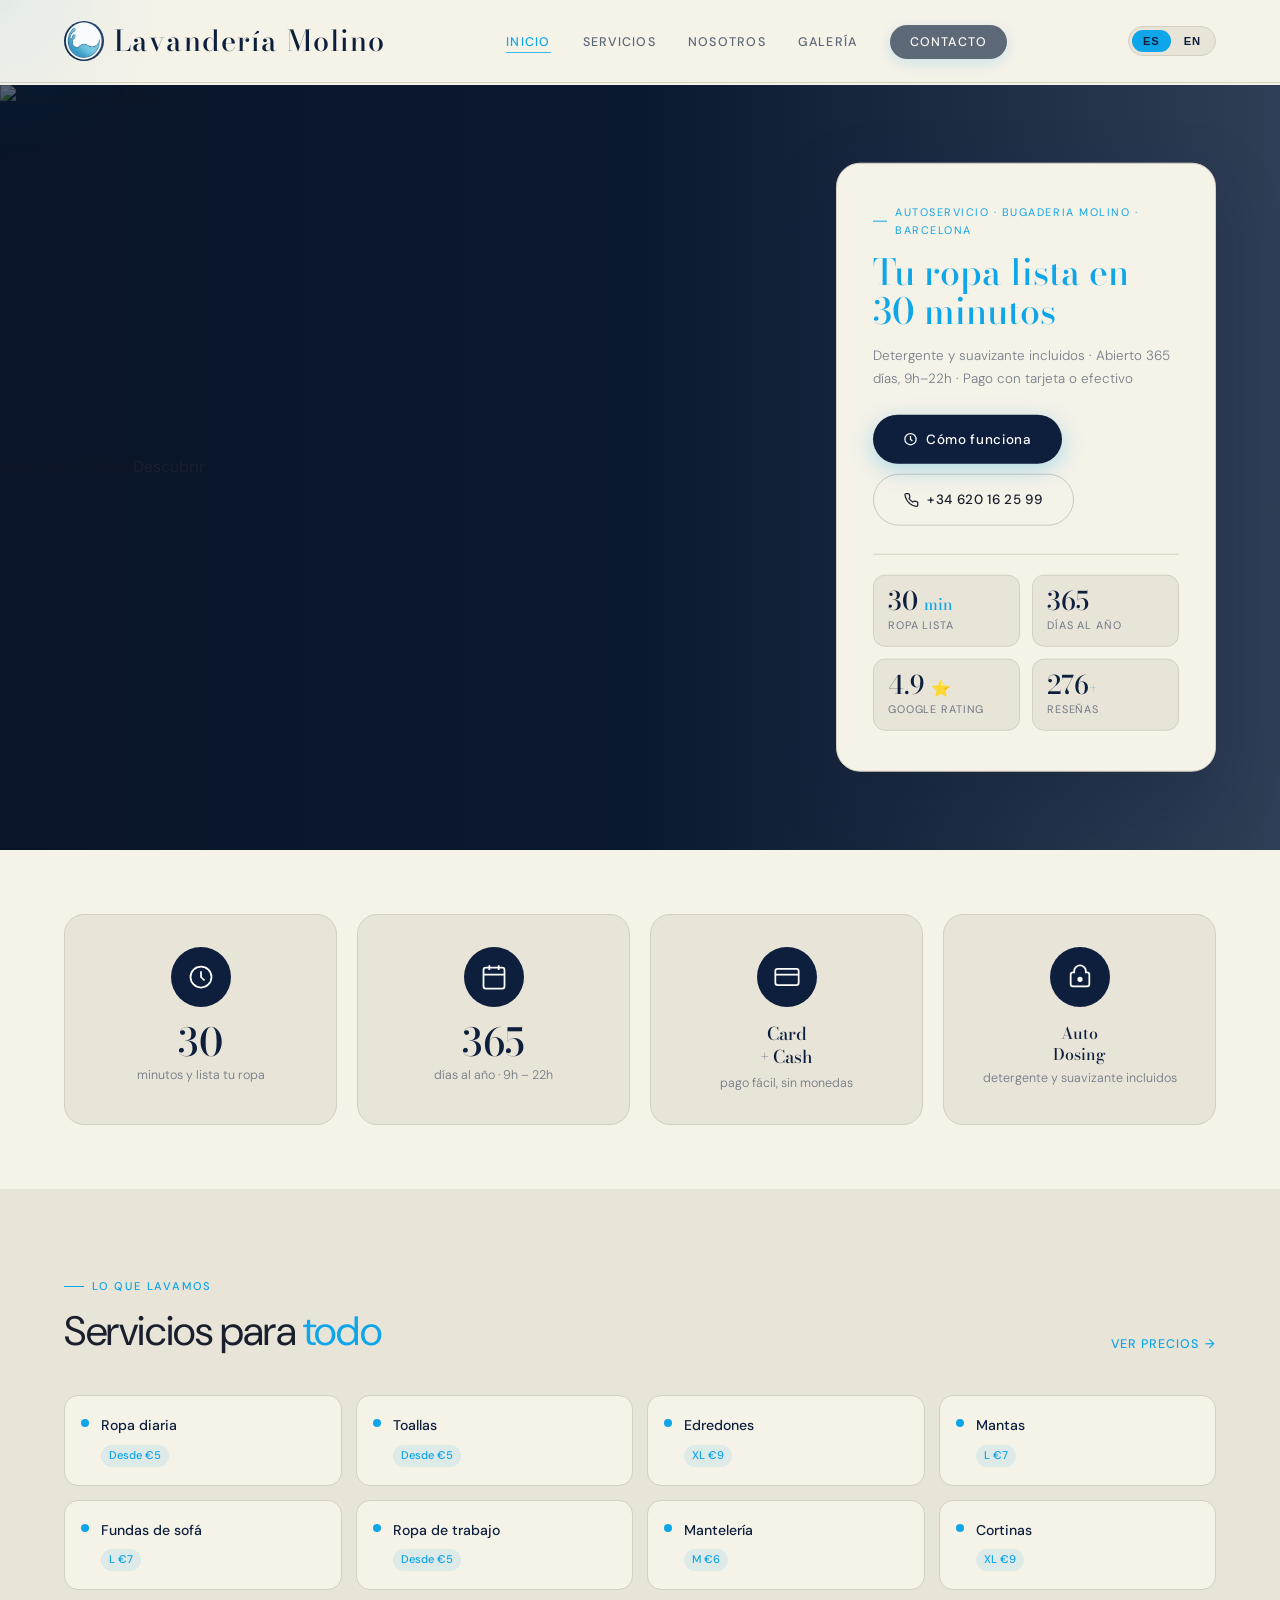
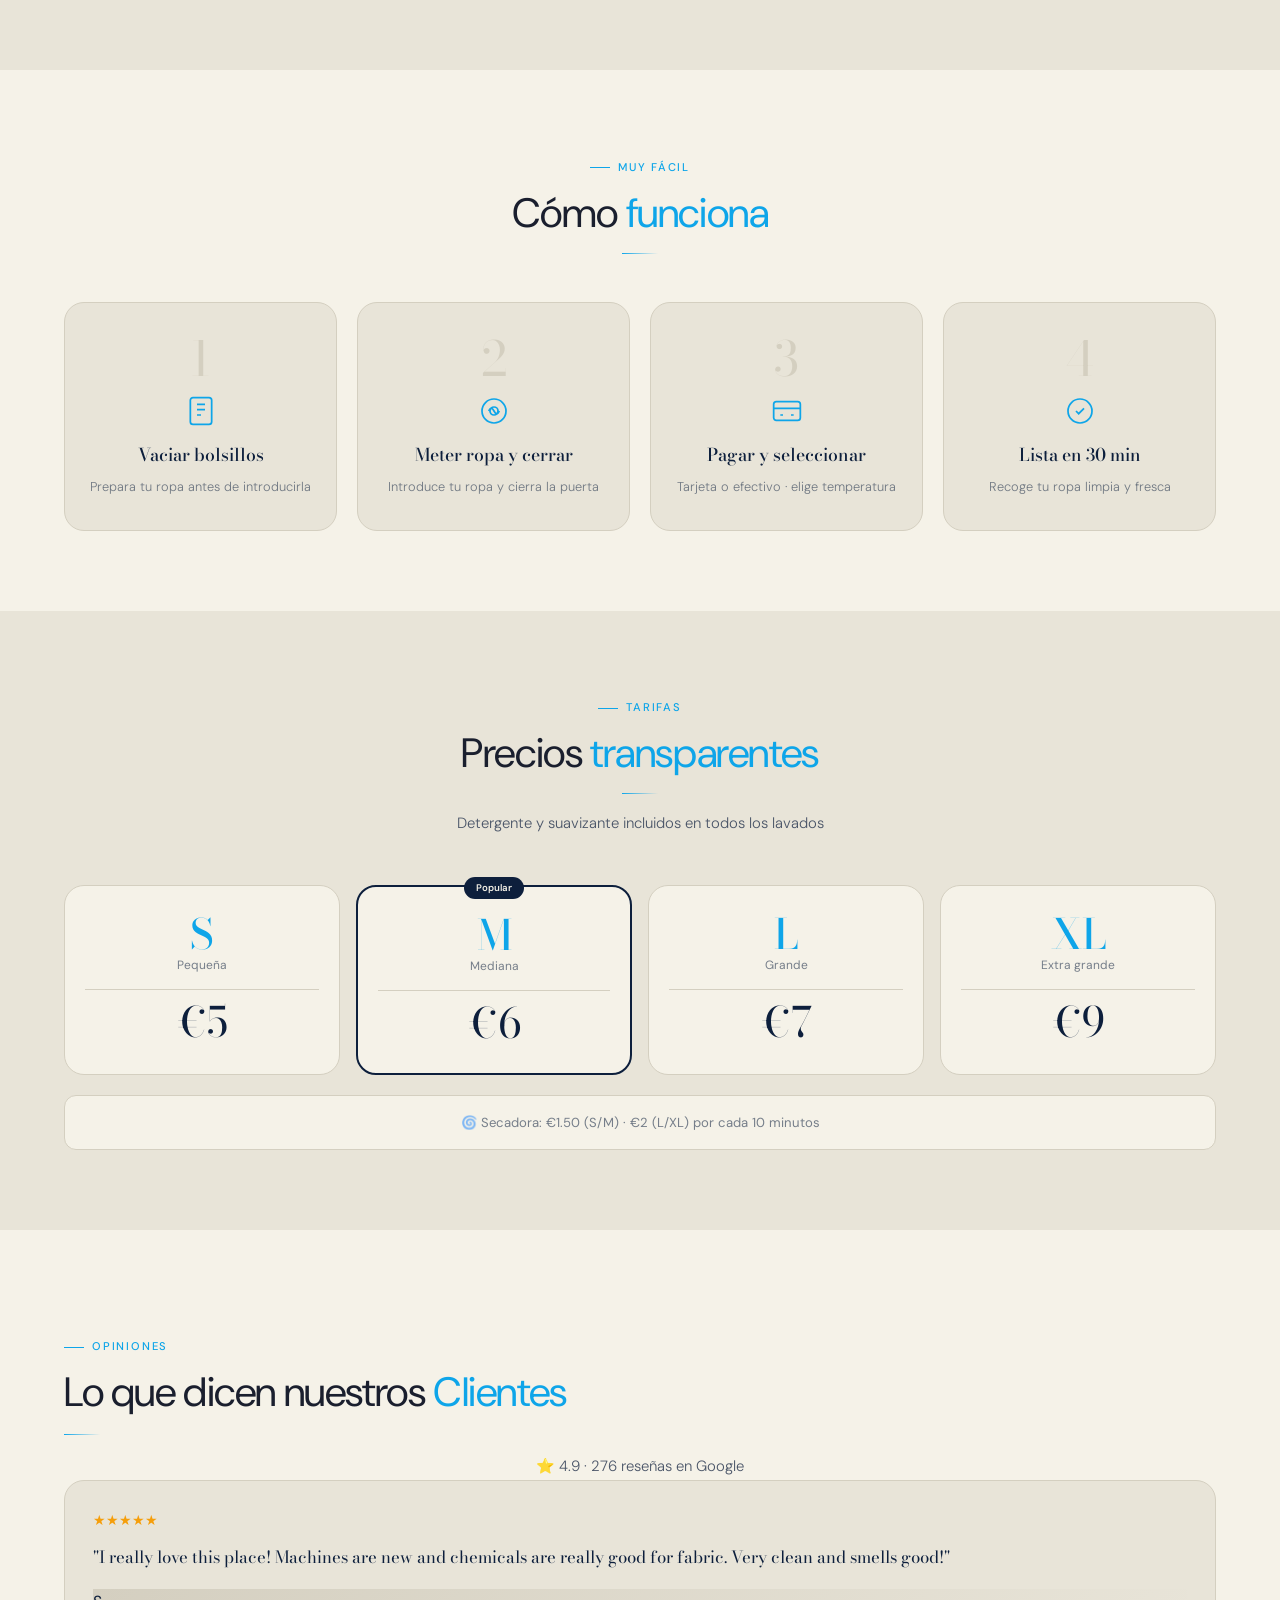
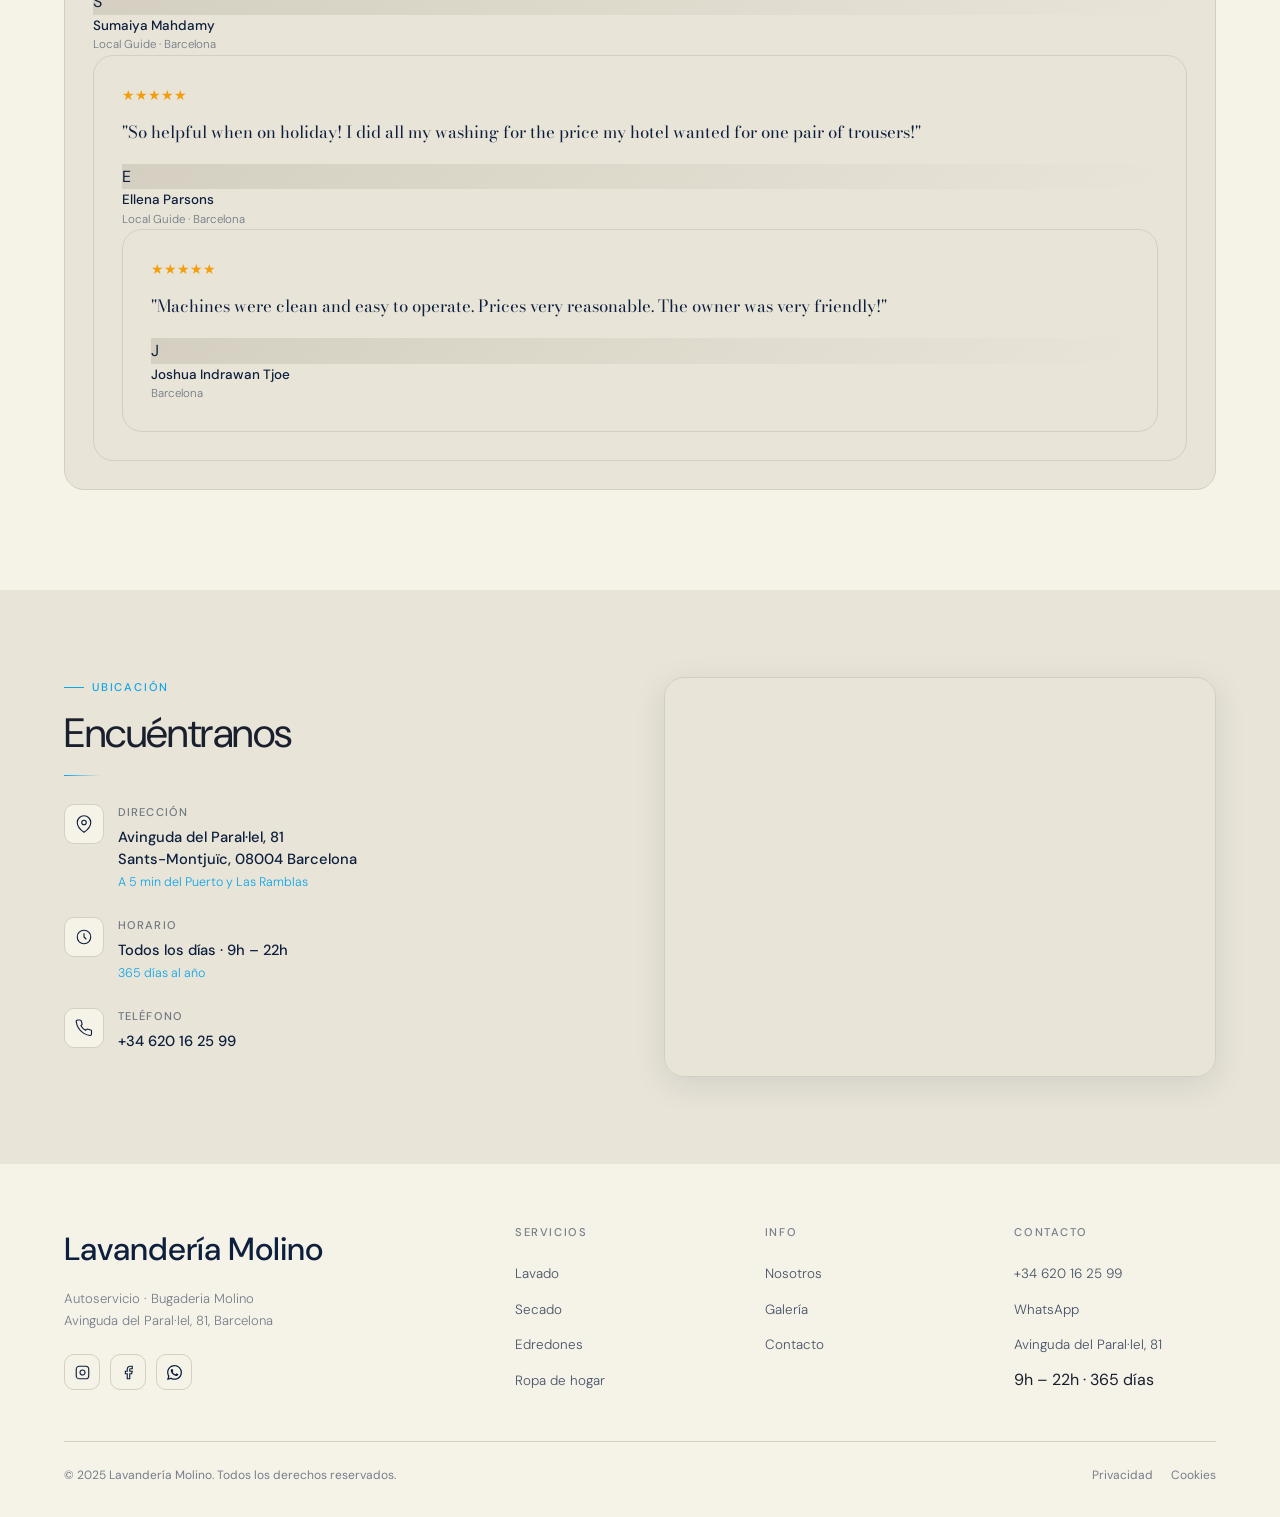
==== commit 9652ceb5: "Revert to old version" ====
--- a/index.html
+++ b/index.html
@@ -2,398 +2,822 @@
 <html lang="es">
 <head>
 <meta charset="UTF-8"/>
-<meta name="viewport" content="width=device-width,initial-scale=1.0"/>
-<title>Lavanderia Molino - Barcelona</title>
-<link rel="preconnect" href="https://fonts.googleapis.com"/>
-<link rel="preconnect" href="https://fonts.gstatic.com" crossorigin/>
-<link href="https://fonts.googleapis.com/css2?family=Bodoni+Moda:ital,wght@0,400;0,600;0,700;1,400&family=DM+Sans:wght@300;400;500;600&display=swap" rel="stylesheet"/>
+<meta name="viewport" content="width=device-width, initial-scale=1.0"/>
+<title>Lavandería Molino — Autoservicio Barcelona</title>
+<meta name="description" content="Lavandería autoservicio en Barcelona. Tu ropa lista en 30 minutos. Abierto 365 días, 9h-22h. Detergente incluido."/>
+<link rel="preconnect" href="https://fonts.googleapis.com">
+<link rel="preconnect" href="https://fonts.gstatic.com" crossorigin>
+<link href="https://fonts.googleapis.com/css2?family=Bodoni+Moda:opsz,wght@6..96,300;6..96,400;6..96,500&family=DM+Sans:wght@300;400;500&display=swap" rel="stylesheet">
+<link rel="stylesheet" href="shared.css"/>
 <style>
-*,*::before,*::after{box-sizing:border-box;margin:0;padding:0;}
-html{scroll-behavior:smooth;}
-body{background:#F5F2E8;color:#0d1f3c;font-family:"DM Sans",sans-serif;overflow-x:hidden;}
-
-/* NAV */
-.nav{position:fixed;top:0;left:0;right:0;z-index:1000;background:#F5F2E8;border-bottom:1px solid #d4cfc0;display:flex;align-items:center;justify-content:space-between;padding:0 5%;height:68px;}
-.nav-brand{display:flex;align-items:center;gap:10px;text-decoration:none;}
-.nav-brand img{width:38px;height:38px;border-radius:50%;object-fit:cover;}
-.nav-brand span{font-family:"Bodoni Moda",serif;font-size:1.2rem;color:#0d1f3c;font-weight:600;}
-.nav-links{display:flex;align-items:center;gap:2rem;list-style:none;}
-.nav-links a{text-decoration:none;color:#0d1f3c;font-size:0.85rem;font-weight:500;letter-spacing:0.08em;text-transform:uppercase;transition:color 0.2s;}
-.nav-links a:hover,.nav-links a.active{color:#0ea5e9;}
-.nav-right{display:flex;align-items:center;gap:1rem;}
-.lang-toggle{background:none;border:1.5px solid #0d1f3c;border-radius:20px;padding:4px 14px;font-size:0.78rem;font-weight:600;cursor:pointer;color:#0d1f3c;transition:all 0.2s;}
-.lang-toggle:hover{background:#0d1f3c;color:#F5F2E8;}
-.nav-hamburger{display:none;background:none;border:none;cursor:pointer;flex-direction:column;gap:5px;}
-.nav-hamburger span{display:block;width:24px;height:2px;background:#0d1f3c;border-radius:2px;}
-
-/* MOBILE MENU */
-.mobile-menu{display:none;position:fixed;top:68px;left:0;right:0;background:#F5F2E8;border-bottom:1px solid #d4cfc0;z-index:999;padding:1.5rem 5%;}
-.mobile-menu ul{list-style:none;display:flex;flex-direction:column;gap:1rem;}
-.mobile-menu a{text-decoration:none;color:#0d1f3c;font-weight:600;font-size:0.9rem;letter-spacing:0.08em;}
-
-/* HERO */
-.hero{min-height:100vh;padding-top:68px;display:flex;align-items:center;background:#F5F2E8;}
-.hero-inner{width:100%;max-width:1200px;margin:0 auto;padding:5rem 5%;display:grid;grid-template-columns:1fr 1fr;gap:4rem;align-items:center;}
-.hero-tag{display:inline-flex;align-items:center;gap:8px;background:#e8e4d8;border:1px solid #d4cfc0;border-radius:20px;padding:6px 16px;font-size:0.78rem;font-weight:600;letter-spacing:0.08em;text-transform:uppercase;color:#0ea5e9;margin-bottom:1.5rem;}
-.hero-tag::before{content:"";width:6px;height:6px;border-radius:50%;background:#0ea5e9;}
-.hero-title{font-family:"Bodoni Moda",serif;font-size:clamp(2.8rem,5vw,4.2rem);line-height:1.1;font-weight:700;color:#0d1f3c;margin-bottom:0.4rem;}
-.hero-title .blue{color:#0ea5e9;display:block;font-style:italic;}
-.hero-sub{font-size:1.05rem;color:#4a5568;line-height:1.7;max-width:440px;margin:1.2rem 0 2rem;}
-.hero-btns{display:flex;gap:1rem;flex-wrap:wrap;}
-.btn-dark{background:#0d1f3c;color:#F5F2E8;border:none;border-radius:4px;padding:14px 28px;font-size:0.82rem;font-weight:600;letter-spacing:0.08em;text-transform:uppercase;cursor:pointer;text-decoration:none;transition:all 0.25s;display:inline-flex;align-items:center;gap:8px;}
-.btn-dark:hover{background:#0ea5e9;transform:translateY(-2px);}
-.btn-border{background:transparent;color:#0d1f3c;border:2px solid #0d1f3c;border-radius:4px;padding:14px 28px;font-size:0.82rem;font-weight:600;letter-spacing:0.08em;text-transform:uppercase;cursor:pointer;text-decoration:none;transition:all 0.25s;display:inline-flex;align-items:center;gap:8px;}
-.btn-border:hover{background:#0d1f3c;color:#F5F2E8;transform:translateY(-2px);}
-.hero-stats{display:flex;gap:2rem;margin-top:2.5rem;padding-top:2rem;border-top:1px solid #d4cfc0;flex-wrap:wrap;}
-.stat-num{font-family:"Bodoni Moda",serif;font-size:1.8rem;font-weight:700;color:#0d1f3c;display:block;}
-.stat-label{font-size:0.75rem;color:#6b7280;letter-spacing:0.05em;text-transform:uppercase;margin-top:2px;display:block;}
-
-/* MOSAIC */
-.hero-mosaic{display:grid;grid-template-columns:1fr 1fr;grid-template-rows:220px 220px;gap:12px;border-radius:16px;overflow:hidden;}
-.mosaic-img{width:100%;height:100%;object-fit:cover;display:block;transition:transform 0.4s;}
-.mosaic-img:hover{transform:scale(1.04);}
-.mosaic-tall{grid-row:span 2;}
-
-/* SERVICES */
-.sec{padding:6rem 5%;}
-.sec-inner{max-width:1200px;margin:0 auto;}
-.sec-label{text-align:center;font-size:0.78rem;font-weight:600;letter-spacing:0.15em;text-transform:uppercase;color:#0ea5e9;margin-bottom:0.8rem;display:block;}
-.sec-title{text-align:center;font-family:"Bodoni Moda",serif;font-size:clamp(2rem,3.5vw,2.8rem);font-weight:700;color:#0d1f3c;margin-bottom:3rem;}
-.cards4{display:grid;grid-template-columns:repeat(4,1fr);gap:1.2rem;}
-.card{background:#e8e4d8;border:1px solid #d4cfc0;border-radius:12px;padding:2rem 1.5rem;transition:all 0.3s;text-decoration:none;display:block;}
-.card:hover{transform:translateY(-6px);box-shadow:0 20px 40px rgba(13,31,60,0.12);border-color:#0ea5e9;}
-.card-icon{font-size:2.2rem;margin-bottom:1rem;}
-.card-name{font-family:"Bodoni Moda",serif;font-size:1.1rem;font-weight:700;color:#0d1f3c;margin-bottom:0.4rem;}
-.card-desc{font-size:0.82rem;color:#6b7280;line-height:1.5;margin-bottom:1.2rem;}
-.card-link{font-size:0.8rem;font-weight:600;color:#0ea5e9;letter-spacing:0.05em;}
-
-/* HOW IT WORKS */
-.hiw{padding:6rem 5%;background:#0d1f3c;}
-.hiw .sec-label{color:#0ea5e9;}
-.hiw .sec-title{color:#F5F2E8;}
-.hiw-grid{display:grid;grid-template-columns:repeat(4,1fr);gap:2rem;max-width:1200px;margin:0 auto;}
-.hiw-step{text-align:center;}
-.hiw-num{width:56px;height:56px;border-radius:50%;background:rgba(14,165,233,0.15);border:1.5px solid #0ea5e9;display:flex;align-items:center;justify-content:center;font-family:"Bodoni Moda",serif;font-size:1.3rem;font-weight:700;color:#0ea5e9;margin:0 auto 1.2rem;}
-.hiw-icon{font-size:1.8rem;margin-bottom:0.8rem;}
-.hiw-name{font-family:"Bodoni Moda",serif;font-size:1rem;font-weight:700;color:#F5F2E8;margin-bottom:0.6rem;letter-spacing:0.05em;text-transform:uppercase;}
-.hiw-desc{font-size:0.85rem;color:#94a3b8;line-height:1.6;}
-
-/* TESTIMONIALS */
-.testi{padding:6rem 5%;background:#F5F2E8;}
-.testi-grid{display:grid;grid-template-columns:repeat(3,1fr);gap:1.5rem;max-width:1200px;margin:0 auto;}
-.testi-card{background:#e8e4d8;border:1px solid #d4cfc0;border-radius:12px;padding:2rem;}
-.testi-stars{color:#f59e0b;font-size:0.9rem;margin-bottom:1rem;letter-spacing:2px;}
-.testi-text{font-size:0.9rem;color:#4a5568;line-height:1.7;font-style:italic;margin-bottom:1.2rem;}
-.testi-author{font-size:0.82rem;font-weight:600;color:#0d1f3c;}
-.testi-via{font-size:0.75rem;color:#9ca3af;margin-top:2px;}
-
-/* FIND US */
-.findus{padding:6rem 5%;background:#e8e4d8;}
-.findus-inner{max-width:1200px;margin:0 auto;display:grid;grid-template-columns:1fr 1fr;gap:4rem;align-items:center;}
-.findus .sec-label,.findus .sec-title{text-align:left;}
-.findus .sec-title{margin-bottom:1.5rem;}
-.detail{display:flex;align-items:flex-start;gap:12px;margin-bottom:1rem;}
-.detail-icon{font-size:1.2rem;margin-top:2px;}
-.detail-text{font-size:0.9rem;color:#4a5568;line-height:1.6;}
-.detail-text strong{color:#0d1f3c;display:block;font-size:0.8rem;letter-spacing:0.05em;text-transform:uppercase;margin-bottom:2px;}
-.map-box{border-radius:16px;overflow:hidden;box-shadow:0 20px 40px rgba(13,31,60,0.1);height:380px;}
-.map-box iframe{width:100%;height:100%;border:none;}
-
-/* FOOTER */
-.footer{background:#0d1f3c;color:#94a3b8;padding:3rem 5%;}
-.footer-grid{max-width:1200px;margin:0 auto;display:grid;grid-template-columns:2fr 1fr 1fr 1fr;gap:3rem;}
-.footer-logo img{width:40px;height:40px;border-radius:50%;object-fit:cover;margin-bottom:1rem;}
-.footer-logo-name{font-family:"Bodoni Moda",serif;font-size:1.1rem;color:#F5F2E8;font-weight:600;margin-bottom:0.8rem;}
-.footer-logo p{font-size:0.82rem;line-height:1.7;max-width:240px;}
-.fcol h4{font-size:0.78rem;font-weight:600;letter-spacing:0.1em;text-transform:uppercase;color:#F5F2E8;margin-bottom:1rem;}
-.fcol a{display:block;font-size:0.82rem;color:#94a3b8;text-decoration:none;margin-bottom:0.5rem;transition:color 0.2s;}
-.fcol a:hover{color:#0ea5e9;}
-.fcol p{font-size:0.82rem;line-height:1.7;}
-.footer-bottom{max-width:1200px;margin:2rem auto 0;padding-top:1.5rem;border-top:1px solid rgba(255,255,255,0.1);display:flex;justify-content:space-between;align-items:center;font-size:0.78rem;}
-
-/* WHATSAPP */
-.wa{position:fixed;bottom:28px;right:28px;z-index:9999;width:56px;height:56px;border-radius:50%;background:#25d366;display:flex;align-items:center;justify-content:center;box-shadow:0 8px 24px rgba(37,211,102,0.4);text-decoration:none;transition:transform 0.3s;}
-.wa:hover{transform:scale(1.1);}
-.wa svg{width:28px;height:28px;fill:white;}
-
-/* RESPONSIVE */
-@media(max-width:900px){
-  .hero-inner{grid-template-columns:1fr;gap:2.5rem;padding:3rem 5%;}
-  .hero-mosaic{grid-template-rows:160px 160px;}
-  .cards4{grid-template-columns:repeat(2,1fr);}
-  .hiw-grid{grid-template-columns:repeat(2,1fr);}
-  .testi-grid{grid-template-columns:1fr;}
-  .findus-inner{grid-template-columns:1fr;}
-  .footer-grid{grid-template-columns:1fr 1fr;gap:2rem;}
-  .nav-links{display:none;}
-  .nav-hamburger{display:flex;}
-}
-@media(max-width:500px){
-  .cards4{grid-template-columns:1fr;}
-  .hiw-grid{grid-template-columns:1fr;}
-  .footer-grid{grid-template-columns:1fr;}
-}
+/* ── Color Palette ── */
+:root {
+  --bg:      #F5F2E8;
+  --card:    #e8e4d8;
+  --border:  #d4cfc0;
+  --navy:    #0d1f3c;
+  --accent:  #0ea5e9;
+  --muted-t: rgba(13,31,60,0.55);
+}
+
+/* ── Base ── */
+body { background: var(--bg); }
+
+/* ── Navbar ── */
+#navbar {
+  background: var(--bg) !important;
+  border-bottom: 1px solid var(--border) !important;
+  box-shadow: none !important;
+}
+#navbar.scrolled { box-shadow: 0 2px 16px rgba(13,31,60,0.08) !important; }
+.nav-logo { color: var(--navy) !important; font-family: "Bodoni Moda", serif; }
+.nav-links a { color: var(--navy) !important; opacity: 0.65; }
+.nav-links a:hover, .nav-links a.active { opacity: 1; color: var(--accent) !important; }
+.nav-hamburger span { background: var(--navy) !important; }
+.lang-switcher { background: var(--card) !important; border-color: var(--border) !important; }
+.lang-btn { color: var(--navy) !important; }
+
+/* ── Loading Screen ── */
+#loader { background: var(--navy); }
+
+/* ── Page Transition ── */
+#page-transition { background: var(--navy); }
+
+/* ── Hero ── */
+#hero {
+  min-height: 85vh; position: relative;
+  display: flex; align-items: center;
+  background: var(--navy); overflow: hidden;
+}
+.hero-video-wrap img.hero-slide {
+  position: absolute; inset: 0;
+  width: 100%; height: 100%;
+  object-fit: cover; object-position: center;
+  opacity: 0; transition: opacity 1.4s ease;
+}
+.hero-video-wrap img.hero-slide.active { opacity: 1; }
+.hero-video-wrap video.hero-slide {
+  position: absolute; inset: 0;
+  width: 100%; height: 100%;
+  object-fit: cover; object-position: center;
+  opacity: 0; transition: opacity 1.4s ease;
+}
+.hero-video-wrap video.hero-slide.active { opacity: 1; }
+#hero-slide-1 { object-position: 35% center; }
+#hero-slide-3 { object-position: 65% center; }
+
+/* Floating card overlay */
+.hero-floating-card {
+  position: absolute; right: 5vw; top: 50%; transform: translateY(-50%);
+  width: 380px; background: var(--bg);
+  border-radius: 24px; padding: 40px 36px;
+  border: 1px solid var(--border);
+  box-shadow: 0 24px 64px rgba(13,31,60,0.25);
+  z-index: 3;
+}
+.hero-card-tag {
+  font-size: 0.68rem; letter-spacing: 0.14em; text-transform: uppercase;
+  color: var(--accent); margin-bottom: 14px;
+  display: flex; align-items: center; gap: 8px;
+}
+.hero-card-tag::before { content:""; display:block; width:16px; height:1px; background:var(--accent); }
+.hero-card-title {
+  font-family: "Bodoni Moda", serif;
+  font-size: clamp(1.8rem, 2.8vw, 2.6rem);
+  font-weight: 500; color: var(--navy); line-height: 1.1; margin-bottom: 12px;
+}
+.hero-card-title span { color: var(--accent); }
+.hero-card-desc {
+  font-size: 0.84rem; font-weight: 300; color: var(--muted-t);
+  line-height: 1.75; margin-bottom: 24px;
+}
+.hero-card-btns { display: flex; gap: 10px; flex-wrap: wrap; margin-bottom: 28px; }
+.hero-card-stats {
+  display: grid; grid-template-columns: repeat(2, 1fr);
+  gap: 12px; padding-top: 20px;
+  border-top: 1px solid var(--border);
+}
+.hero-stat-item {
+  background: var(--card); border-radius: 12px; padding: 12px 14px;
+  border: 1px solid var(--border);
+}
+.hero-stat-num {
+  font-family: "Bodoni Moda", serif; font-size: 1.6rem; font-weight: 500;
+  color: var(--navy); line-height: 1;
+}
+.hero-stat-label {
+  font-size: 0.68rem; font-weight: 400; color: var(--muted-t);
+  text-transform: uppercase; letter-spacing: 0.08em; margin-top: 3px;
+}
+
+/* Overlay gradient — left dark, right lighter for card readability */
+.hero-overlay {
+  position: absolute; inset: 0; z-index: 1;
+  background: linear-gradient(
+    to right,
+    rgba(8,15,30,0.65) 0%,
+    rgba(8,15,30,0.4) 50%,
+    rgba(245,242,232,0.15) 100%
+  );
+}
+
+@media (max-width: 900px) {
+  #hero {
+    min-height: auto !important;
+    flex-direction: column;
+  }
+  .hero-video-wrap {
+    position: relative !important;
+    height: 55vw !important;
+    min-height: 260px;
+    width: 100%;
+    background: transparent !important;
+  }
+  .hero-video-wrap img.hero-slide {
+    position: absolute !important;
+    inset: 0 !important;
+    width: 100% !important;
+    height: 100% !important;
+    object-fit: cover !important;
+    opacity: 0;
+  }
+  .hero-video-wrap img.hero-slide.active { opacity: 1 !important; }
+  .hero-overlay { position: absolute !important; }
+  .video-dots { position: absolute !important; bottom: 12px !important; left: 50% !important; transform: translateX(-50%) !important; z-index: 5 !important; }
+  .hero-floating-card {
+    position: relative !important;
+    right: auto !important; top: auto !important;
+    transform: none !important;
+    width: 100% !important;
+    border-radius: 0 !important;
+    padding: 32px 5vw !important;
+    box-shadow: none !important;
+    border: none !important;
+    border-top: 1px solid var(--border) !important;
+  }
+  .hero-card-title { font-size: 2rem !important; }
+  .hero-card-stats { grid-template-columns: repeat(2,1fr) !important; }
+  .hero-scroll { display: none !important; }
+}
+
+/* ── USP Strip ── */
+#usp-strip { padding: 64px 5vw; background: var(--bg); }
+.usp-grid { display: grid; grid-template-columns: repeat(4,1fr); gap: 20px; }
+.usp-card {
+  background: var(--card); border: 1.5px solid var(--border);
+  border-radius: 20px; padding: 32px 20px; text-align: center;
+  transition: transform 0.4s ease, box-shadow 0.4s ease, border-color 0.4s ease;
+}
+.usp-card:hover { transform: translateY(-5px); box-shadow: 0 12px 32px rgba(13,31,60,0.1); border-color: var(--navy); }
+.usp-icon {
+  width: 60px; height: 60px; border-radius: 50%;
+  background: var(--navy); display: flex; align-items: center; justify-content: center;
+  margin: 0 auto 16px; transition: transform 0.4s ease;
+}
+.usp-card:hover .usp-icon { transform: scale(1.1) rotate(-5deg); }
+.usp-num { font-family: "Bodoni Moda", serif; font-size: 2.4rem; font-weight: 500; color: var(--navy); line-height: 1; }
+.usp-label { font-size: 0.78rem; font-weight: 300; color: var(--muted-t); margin-top: 6px; line-height: 1.4; }
+
+/* ── Services ── */
+#services-strip { padding: 80px 5vw; background: var(--card); }
+.strip-header { display: flex; justify-content: space-between; align-items: flex-end; flex-wrap: wrap; gap: 20px; margin-bottom: 40px; }
+.strip-link { font-size: 0.78rem; font-weight: 500; letter-spacing: 0.08em; text-transform: uppercase; color: var(--accent); display: flex; align-items: center; gap: 6px; transition: gap 0.3s; }
+.strip-link:hover { gap: 10px; }
+.real-services-grid { display: grid; grid-template-columns: repeat(4,1fr); gap: 14px; }
+.real-svc-item {
+  background: var(--bg); border: 1.5px solid var(--border);
+  border-radius: 14px; padding: 18px 16px;
+  display: flex; align-items: flex-start; gap: 12px;
+  transition: transform 0.4s ease, border-color 0.4s ease;
+}
+.real-svc-item:hover { transform: translateY(-3px); border-color: var(--navy); }
+.real-svc-dot { width: 8px; height: 8px; border-radius: 50%; background: var(--accent); flex-shrink: 0; margin-top: 5px; }
+.real-svc-name { font-size: 0.88rem; font-weight: 500; color: var(--navy); margin-bottom: 4px; }
+.real-svc-tag { font-size: 0.7rem; font-weight: 500; color: var(--accent); background: rgba(14,165,233,0.1); padding: 2px 8px; border-radius: 100px; display: inline-block; }
+
+/* ── How It Works ── */
+#how-it-works { padding: 80px 5vw; background: var(--bg); }
+.steps-grid { display: grid; grid-template-columns: repeat(4,1fr); gap: 20px; margin-top: 48px; }
+.step-card {
+  background: var(--card); border: 1.5px solid var(--border);
+  border-radius: 20px; padding: 32px 20px; text-align: center;
+  transition: transform 0.4s ease, border-color 0.4s ease;
+}
+.step-card:hover { transform: translateY(-5px); border-color: var(--navy); }
+.step-num { font-family: "Bodoni Moda", serif; font-size: 3rem; font-weight: 400; color: var(--border); line-height: 1; margin-bottom: 12px; }
+.step-icon { color: var(--accent); display: flex; justify-content: center; margin-bottom: 14px; }
+.step-title { font-family: "Bodoni Moda", serif; font-size: 1.1rem; font-weight: 500; color: var(--navy); margin-bottom: 8px; }
+.step-sub { font-size: 0.8rem; font-weight: 300; color: var(--muted-t); line-height: 1.6; }
+
+/* ── Pricing ── */
+#pricing-home { padding: 80px 5vw; background: var(--card); }
+.pricing-home-grid { display: grid; grid-template-columns: repeat(4,1fr); gap: 16px; margin-bottom: 20px; }
+.ph-card {
+  background: var(--bg); border: 1.5px solid var(--border);
+  border-radius: 20px; padding: 28px 20px; text-align: center;
+  position: relative; transition: transform 0.4s ease, border-color 0.4s ease, box-shadow 0.4s ease;
+}
+.ph-card:hover { transform: translateY(-5px); border-color: var(--navy); box-shadow: 0 12px 32px rgba(13,31,60,0.1); }
+.ph-card.pop { border-color: var(--navy); border-width: 2px; }
+.ph-badge { position: absolute; top: -10px; left: 50%; transform: translateX(-50%); background: var(--navy); color: var(--bg); font-size: 0.6rem; font-weight: 600; padding: 3px 12px; border-radius: 100px; white-space: nowrap; }
+.ph-size { font-family: "Bodoni Moda", serif; font-size: 2.6rem; font-weight: 500; color: var(--accent); line-height: 1; }
+.ph-name { font-size: 0.75rem; color: var(--muted-t); margin-bottom: 14px; }
+.ph-line { height: 1px; background: var(--border); margin: 12px 0; }
+.ph-price { font-family: "Bodoni Moda", serif; font-size: 2.6rem; font-weight: 400; color: var(--navy); line-height: 1; }
+.ph-note { font-size: 0.7rem; color: var(--accent); margin-top: 6px; }
+.ph-price-sub { font-size: 0.72rem; color: var(--muted-t); margin-top: 6px; }
+.dryer-note { text-align: center; font-size: 0.82rem; color: var(--muted-t); padding: 16px; background: var(--bg); border-radius: 12px; border: 1px solid var(--border); }
+
+/* ── About / Story ── */
+#about-strip { padding: 100px 5vw; display: grid; grid-template-columns: 1fr 1fr; gap: 80px; align-items: center; background: var(--bg); }
+.about-img-main { width: 100%; aspect-ratio: 4/5; border-radius: 20px; overflow: hidden; box-shadow: 0 24px 64px rgba(13,31,60,0.12); }
+.about-img-main img { width: 100%; height: 110%; object-fit: cover; object-position: center top; }
+.about-img-float { position: absolute; bottom: -22px; right: -22px; width: 52%; aspect-ratio: 1; border-radius: 16px; overflow: hidden; border: 5px solid var(--bg); box-shadow: 0 18px 44px rgba(13,31,60,0.12); }
+.about-img-float img { width: 100%; height: 100%; object-fit: cover; }
+.about-badge { position: absolute; top: 24px; left: -18px; background: var(--bg); border: 1px solid var(--border); border-radius: 14px; padding: 14px 18px; box-shadow: 0 8px 24px rgba(13,31,60,0.08); animation: float 4s ease-in-out infinite; }
+.about-quote { font-family: "Bodoni Moda", serif; font-size: clamp(1.1rem,2.5vw,1.6rem); font-weight: 300; color: var(--accent); line-height: 1.4; margin: 24px 0; border-left: 2px solid var(--border); padding-left: 22px; }
+.about-text { font-size: 0.91rem; font-weight: 300; color: var(--muted-t); line-height: 1.85; margin-bottom: 14px; }
+.about-chips { display: flex; flex-wrap: wrap; gap: 8px; margin-top: 24px; }
+.chip { display: inline-flex; align-items: center; gap: 5px; padding: 7px 14px; border-radius: 100px; font-size: 0.76rem; color: var(--navy); background: var(--card); border: 1px solid var(--border); }
+
+/* ── Why Us ── */
+#why { background: var(--card); padding: 100px 5vw; text-align: center; }
+.why-grid { display: grid; grid-template-columns: repeat(5,1fr); gap: 18px; }
+.why-card { background: var(--bg); border: 1.5px solid var(--border); border-radius: 20px; padding: 32px 20px; box-shadow: 0 2px 12px rgba(13,31,60,0.06); transition: transform 0.4s ease, box-shadow 0.4s ease, background 0.4s ease, border-color 0.4s ease; }
+.why-card:hover, .why-card:active { transform: translateY(-6px); box-shadow: 0 12px 36px rgba(13,31,60,0.12); background: var(--navy); border-color: var(--navy); }
+.why-card:hover .why-title, .why-card:active .why-title { color: white; }
+.why-card:hover .why-desc, .why-card:active .why-desc { color: rgba(255,255,255,0.6); }
+.why-icon { width: 56px; height: 56px; border-radius: 15px; background: var(--card); display: flex; align-items: center; justify-content: center; margin: 0 auto 18px; color: var(--navy); transition: transform 0.4s ease, background 0.4s ease; }
+.why-card:hover .why-icon, .why-card:active .why-icon { transform: scale(1.12) rotate(-5deg); background: rgba(255,255,255,0.15); color: white; }
+.why-title { font-family: "Bodoni Moda", serif; font-size: 1.1rem; font-weight: 500; color: var(--navy); margin-bottom: 8px; transition: color 0.4s ease; }
+.why-desc { font-size: 0.78rem; font-weight: 300; color: var(--muted-t); line-height: 1.7; transition: color 0.4s ease; }
+
+/* ── Testimonials ── */
+#testimonials { padding: 100px 5vw; background: var(--bg); }
+.testi-card { background: var(--card); border: 1px solid var(--border); border-radius: 20px; padding: 28px; transition: transform 0.4s ease; flex: 1; min-width: 260px; }
+.testi-card:hover { transform: translateY(-4px); }
+.testi-stars { color: #f59e0b; font-size: 0.9rem; margin-bottom: 12px; }
+.testi-text { font-family: "Bodoni Moda", serif; font-size: 1.05rem; font-weight: 300; color: var(--navy); line-height: 1.6; margin-bottom: 18px; }
+.testi-avatar { background: linear-gradient(135deg, var(--border), var(--card)); color: var(--navy); }
+.testi-name { font-size: 0.84rem; font-weight: 500; color: var(--navy); }
+.testi-loc { font-size: 0.72rem; font-weight: 300; color: var(--muted-t); }
+
+/* ── Stats Counter ── */
+#stats-counter { background: var(--navy); padding: 80px 5vw; }
+.counter-num { font-family: "Bodoni Moda", serif; font-size: 3.5rem; font-weight: 500; color: white; line-height: 1; margin-bottom: 8px; }
+.counter-num span { color: var(--accent); }
+.counter-desc { font-size: 0.76rem; font-weight: 300; color: rgba(255,255,255,0.38); letter-spacing: 0.08em; text-transform: uppercase; }
+
+/* ── CTA Banner ── */
+#cta-banner { margin: 80px 5vw; background: var(--navy); border-radius: 24px; padding: 64px 5%; display: flex; align-items: center; justify-content: space-between; gap: 32px; flex-wrap: wrap; box-shadow: 0 20px 60px rgba(13,31,60,0.2); }
+.cta-title { font-family: "Bodoni Moda", serif; font-size: clamp(1.8rem,3vw,2.8rem); font-weight: 400; color: white; line-height: 1.15; margin-bottom: 10px; }
+.cta-sub { font-size: 0.9rem; font-weight: 300; color: rgba(255,255,255,0.72); }
+
+/* ── Footer ── */
+#footer { background: #F5F2E8 !important; }
+#footer .footer-logo { color: var(--navy) !important; }
+#footer .footer-tagline { color: var(--muted-t) !important; }
+#footer .footer-col h4 { color: var(--muted-t) !important; }
+#footer .footer-col a, #footer .footer-col div { color: var(--navy) !important; opacity: 0.75; }
+#footer .footer-col a:hover { color: var(--accent) !important; opacity: 1; }
+#footer .footer-copy { color: var(--muted-t) !important; }
+#footer .footer-legal a { color: var(--muted-t) !important; }
+#footer .social-btn { border-color: var(--border) !important; color: var(--navy) !important; }
+#footer .footer-bottom { border-top: 1px solid var(--border) !important; background: #F5F2E8 !important; }
+.footer-logo span { display: none; }
+
+/* ── Buttons ── */
+.btn-primary { background: var(--navy) !important; }
+.btn-primary:hover { background: #1a2f4a !important; }
+.nav-cta { background: var(--navy) !important; color: white !important; font-weight: 500 !important; }
+.nav-cta:hover { background: #1a2f4a !important; }
+
+/* ── Section titles ── */
+.section-title em { color: var(--accent); font-style: normal; }
+.section-eyebrow { color: var(--accent); }
+.section-eyebrow::before { background: var(--accent); }
+.divider { background: linear-gradient(90deg, var(--accent), transparent); }
+
+/* ── WhatsApp ── */
+#wa-float { bottom: 28px; right: 28px; }
+
+/* ── Responsive ── */
+@media (max-width: 1100px) { .usp-grid { grid-template-columns: repeat(2,1fr); } .real-services-grid { grid-template-columns: repeat(2,1fr); } .steps-grid { grid-template-columns: repeat(2,1fr); } .pricing-home-grid { grid-template-columns: repeat(2,1fr); } .why-grid { grid-template-columns: repeat(3,1fr); } }
+@media (max-width: 860px) { #about-strip { grid-template-columns: 1fr; gap: 48px; } }
+@media (max-width: 640px) { .usp-grid { grid-template-columns: repeat(2,1fr); gap: 12px; } .real-services-grid { grid-template-columns: 1fr 1fr; } .steps-grid { grid-template-columns: 1fr 1fr; } .pricing-home-grid { grid-template-columns: 1fr 1fr; } .why-grid { grid-template-columns: 1fr 1fr; } #cta-banner { text-align: center; justify-content: center; } }
+@media (max-width: 768px) { #hero-slide-1 { object-position: 35% center; } #hero-slide-3 { object-position: 65% center; } }
+
+/* ── Find Us ── */
+#find-us { padding: 80px 5vw; background: var(--card); }
+.find-us-grid { display: grid; grid-template-columns: 1fr 1fr; gap: 48px; align-items: center; direction: rtl; }
+.find-us-grid > * { direction: ltr; }
+.find-us-map { border-radius: 20px; overflow: hidden; height: 400px; border: 1px solid var(--border); box-shadow: 0 8px 32px rgba(13,31,60,0.1); }
+.find-us-info { display: flex; flex-direction: column; gap: 24px; margin-bottom: 32px; margin-top: 28px; }
+.find-us-row { display: flex; gap: 14px; align-items: flex-start; }
+.find-us-icon { width: 40px; height: 40px; border-radius: 10px; background: var(--bg); border: 1px solid var(--border); display: flex; align-items: center; justify-content: center; color: var(--navy); flex-shrink: 0; }
+.find-us-label { font-size: 0.7rem; font-weight: 500; letter-spacing: 0.1em; text-transform: uppercase; color: var(--muted-t); margin-bottom: 4px; }
+.find-us-val { font-size: 0.92rem; font-weight: 500; color: var(--navy); line-height: 1.5; }
+.find-us-sub { font-size: 0.78rem; font-weight: 300; color: var(--accent); margin-top: 3px; }
+.find-us-btns { display: flex; gap: 12px; flex-wrap: wrap; }
+.btn-whatsapp { 
+  display: inline-flex; align-items: center; gap: 8px; 
+  background: #25D366 !important; color: white !important; 
+  padding: 12px 22px; border-radius: 100px; 
+  font-size: 0.85rem; font-weight: 500; 
+  transition: transform 0.3s ease, box-shadow 0.3s ease; 
+}
+.btn-get-directions {
+  display: inline-flex; align-items: center; gap: 8px;
+  background: var(--navy) !important; color: white !important;
+  padding: 12px 22px; border-radius: 100px;
+  font-size: 0.85rem; font-weight: 500;
+  border: none !important;
+  transition: transform 0.3s ease;
+}
+.btn-get-directions:hover { transform: translateY(-2px); }
+.btn-whatsapp:hover { transform: translateY(-2px); box-shadow: 0 8px 20px rgba(37,211,102,0.3); }
+
+/* Footer color update */
+#footer { background: #F5F2E8 !important; }
+#footer .footer-logo { color: var(--navy) !important; }
+#footer .footer-tagline { color: var(--muted-t) !important; }
+#footer .footer-col h4 { color: var(--muted-t) !important; }
+#footer .footer-col a, #footer .footer-col div { color: var(--navy) !important; opacity: 0.75; }
+#footer .footer-col a:hover { color: var(--accent) !important; opacity: 1; }
+#footer .footer-copy { color: var(--muted-t) !important; }
+#footer .footer-legal a { color: var(--muted-t) !important; }
+#footer .social-btn { border-color: var(--border) !important; color: var(--navy) !important; }
+#footer .footer-bottom { border-top: 1px solid var(--border) !important; background: #F5F2E8 !important; }
+
+@media (max-width: 860px) {
+  .find-us-grid { grid-template-columns: 1fr; }
+  .find-us-map { height: 260px; }
+}
+
+/* Language toggle fix */
+body:not(.lang-en) [data-en] { display: none !important; }
+body.lang-en [data-es] { display: none !important; }
 </style>
 </head>
 <body>
 
-<!-- NAV -->
-<nav class="nav">
-  <a href="index.html" class="nav-brand">
-    <img src="logo.jpg" alt="Lavanderia Molino"/>
-    <span>Lavanderia Molino</span>
-  </a>
+<!-- LOADER -->
+<div id="loader">
+  <div class="loader-logo">Lavandería Molino</div>
+  <div class="loader-bar-wrap"><div class="loader-bar"></div></div>
+  <div class="loader-text"><span data-es>Cargando</span><span data-en>Loading</span></div>
+</div>
+
+<!-- PAGE TRANSITION -->
+<div id="page-transition"></div>
+
+<!-- WHATSAPP -->
+<a href="https://wa.me/34620162599" id="wa-float" target="_blank" aria-label="WhatsApp">
+  <div class="wa-pulse"></div>
+  <svg width="26" height="26" fill="white" viewBox="0 0 24 24"><path d="M17.472 14.382c-.297-.149-1.758-.867-2.03-.967-.273-.099-.471-.148-.67.15-.197.297-.767.966-.94 1.164-.173.199-.347.223-.644.075-.297-.15-1.255-.463-2.39-1.475-.883-.788-1.48-1.761-1.653-2.059-.173-.297-.018-.458.13-.606.134-.133.298-.347.446-.52.149-.174.198-.298.298-.497.099-.198.05-.371-.025-.52-.075-.149-.669-1.612-.916-2.207-.242-.579-.487-.5-.669-.51-.173-.008-.371-.01-.57-.01-.198 0-.52.074-.792.372-.272.297-1.04 1.016-1.04 2.479 0 1.462 1.065 2.875 1.213 3.074.149.198 2.096 3.2 5.077 4.487.709.306 1.262.489 1.694.625.712.227 1.36.195 1.871.118.571-.085 1.758-.719 2.006-1.413.248-.694.248-1.289.173-1.413-.074-.124-.272-.198-.57-.347m-5.421 7.403h-.004a9.87 9.87 0 0 1-5.031-1.378l-.361-.214-3.741.982.998-3.648-.235-.374a9.86 9.86 0 0 1-1.51-5.26c.001-5.45 4.436-9.884 9.888-9.884 2.64 0 5.122 1.03 6.988 2.898a9.825 9.825 0 0 1 2.893 6.994c-.003 5.45-4.437 9.884-9.885 9.884m8.413-18.297A11.815 11.815 0 0 0 12.05 0C5.495 0 .16 5.335.157 11.892c0 2.096.547 4.142 1.588 5.945L.057 24l6.305-1.654a11.882 11.882 0 0 0 5.683 1.448h.005c6.554 0 11.89-5.335 11.893-11.893a11.821 11.821 0 0 0-3.48-8.413z"/></svg>
+</a>
+
+<!-- NAVBAR -->
+<nav id="navbar">
+  <a href="index.html" class="nav-logo" style="display:flex;align-items:center;gap:10px;">
+  <img src="logo.jpg" alt="" width="40" height="40" style="border-radius:50%;object-fit:cover;flex-shrink:0;">Lavandería Molino
+</a>
   <ul class="nav-links">
-    <li><a href="index.html" class="active" data-es="INICIO" data-en="HOME">INICIO</a></li>
-    <li><a href="services.html" data-es="SERVICIOS" data-en="SERVICES">SERVICIOS</a></li>
-    <li><a href="about.html" data-es="NOSOTROS" data-en="ABOUT">NOSOTROS</a></li>
-    <li><a href="gallery.html" data-es="GALERIA" data-en="GALLERY">GALERIA</a></li>
-    <li><a href="contact.html" data-es="CONTACTO" data-en="CONTACT">CONTACTO</a></li>
+    <li><a href="index.html" class="active"><span data-es>Inicio</span><span data-en>Home</span></a></li>
+    <li><a href="services.html"><span data-es>Servicios</span><span data-en>Services</span></a></li>
+    <li><a href="about.html"><span data-es>Nosotros</span><span data-en>About</span></a></li>
+    <li><a href="gallery.html"><span data-es>Galería</span><span data-en>Gallery</span></a></li>
+    <li><a href="contact.html" class="nav-cta" style="color:white !important;"><span data-es>Contacto</span><span data-en>Contact</span></a></li>
   </ul>
   <div class="nav-right">
-    <button class="lang-toggle" id="langBtn">EN</button>
-    <button class="nav-hamburger" id="hamburger">
-      <span></span><span></span><span></span>
-    </button>
+    <div class="lang-switcher">
+      <button class="lang-btn active" data-lang-btn="es">ES</button>
+      <button class="lang-btn" data-lang-btn="en">EN</button>
+    </div>
+    <button class="nav-hamburger" id="hamburger"><span></span><span></span><span></span></button>
   </div>
 </nav>
 
 <!-- MOBILE MENU -->
 <div class="mobile-menu" id="mobileMenu">
-  <ul>
-    <li><a href="index.html" data-es="INICIO" data-en="HOME">INICIO</a></li>
-    <li><a href="services.html" data-es="SERVICIOS" data-en="SERVICES">SERVICIOS</a></li>
-    <li><a href="about.html" data-es="NOSOTROS" data-en="ABOUT">NOSOTROS</a></li>
-    <li><a href="gallery.html" data-es="GALERIA" data-en="GALLERY">GALERIA</a></li>
-    <li><a href="contact.html" data-es="CONTACTO" data-en="CONTACT">CONTACTO</a></li>
-  </ul>
+  <a href="index.html"><span data-es>Inicio</span><span data-en>Home</span></a>
+  <a href="services.html"><span data-es>Servicios</span><span data-en>Services</span></a>
+  <a href="about.html"><span data-es>Nosotros</span><span data-en>About</span></a>
+  <a href="gallery.html"><span data-es>Galería</span><span data-en>Gallery</span></a>
+  <a href="contact.html"><span data-es>Contacto</span><span data-en>Contact</span></a>
+  <div class="mobile-lang-row">
+    <button class="active" data-lang-btn="es">ES</button>
+    <button data-lang-btn="en">EN</button>
+  </div>
 </div>
 
-<!-- HERO -->
-<section class="hero">
-  <div class="hero-inner">
+<!-- ══ HERO ══ -->
+<section id="hero">
+  <div class="hero-video-wrap" id="videoWrap">
+    <img class="hero-slide active" src="https://i.imgur.com/7cDPEH6.jpg" alt="Lavanderia interior"/>
+    <img class="hero-slide" src="https://i.imgur.com/QacT7g4.jpg" alt="Real shop machines"/>
+    <img class="hero-slide" src="https://i.imgur.com/h3qj4sB.jpg" alt="Staff cleaning"/>
+  </div>
+  <div class="hero-overlay"></div>
+  <div class="video-label" id="videoLabel"></div>
+  <div class="video-dots" id="videoDots">
+    <div class="video-dot active" onclick="switchVideo(0)"></div>
+    <div class="video-dot" onclick="switchVideo(1)"></div>
+    <div class="video-dot" onclick="switchVideo(2)"></div>
+    <div class="video-dot" onclick="switchVideo(3)"></div>
+  </div>
+  <!-- Floating card -->
+  <div class="hero-floating-card">
+    <div class="hero-card-tag">
+      <span data-es>Autoservicio · Bugaderia Molino · Barcelona</span>
+      <span data-en>Self-service Laundry · Barcelona</span>
+    </div>
+    <h1 class="hero-card-title split-text">
+      <span data-es>Tu ropa lista en <span>30 minutos</span></span>
+      <span data-en>Your laundry ready in <span>30 minutes</span></span>
+    </h1>
+    <p class="hero-card-desc">
+      <span data-es>Detergente y suavizante incluidos · Abierto 365 días, 9h–22h · Pago con tarjeta o efectivo</span>
+      <span data-en>Detergent and softener included · Open 365 days, 9am–10pm · Card or cash payment</span>
+    </p>
+    <div class="hero-card-btns">
+      <a href="#how-it-works" class="btn-primary">
+        <svg width="15" height="15" fill="none" stroke="currentColor" stroke-width="2" viewBox="0 0 24 24"><circle cx="12" cy="12" r="9"/><path d="M12 7v5l3 3"/></svg>
+        <span data-es>Cómo funciona</span><span data-en>How it works</span>
+      </a>
+      <a href="tel:+34620162599" class="btn-outline-dark">
+        <svg width="15" height="15" fill="none" stroke="currentColor" stroke-width="2" viewBox="0 0 24 24"><path d="M22 16.92v3a2 2 0 0 1-2.18 2 19.79 19.79 0 0 1-8.63-3.07A19.5 19.5 0 0 1 4.69 12.1 19.79 19.79 0 0 1 1.61 3.52 2 2 0 0 1 3.6 1.35h3a2 2 0 0 1 2 1.72c.127.96.361 1.903.7 2.81a2 2 0 0 1-.45 2.11L7.91 9a16 16 0 0 0 6 6l1.27-.95a2 2 0 0 1 2.11-.45c.907.339 1.85.573 2.81.7A2 2 0 0 1 22 16.92z"/></svg>
+        +34 620 16 25 99
+      </a>
+    </div>
+    <div class="hero-card-stats">
+      <div class="hero-stat-item">
+        <div class="hero-stat-num">30 <span style="font-size:1rem;color:var(--accent);">min</span></div>
+        <div class="hero-stat-label"><span data-es>Ropa lista</span><span data-en>Laundry ready</span></div>
+      </div>
+      <div class="hero-stat-item">
+        <div class="hero-stat-num">365</div>
+        <div class="hero-stat-label"><span data-es>Días al año</span><span data-en>Days a year</span></div>
+      </div>
+      <div class="hero-stat-item">
+        <div class="hero-stat-num">4.9 <span style="font-size:1rem;">⭐</span></div>
+        <div class="hero-stat-label">Google Rating</div>
+      </div>
+      <div class="hero-stat-item">
+        <div class="hero-stat-num">276<span style="font-size:1rem;color:var(--accent);">+</span></div>
+        <div class="hero-stat-label"><span data-es>Reseñas</span><span data-en>Reviews</span></div>
+      </div>
+    </div>
+  </div>
+
+  <div class="hero-scroll" style="z-index:3;">
+    <span><span data-es>Descubrir</span><span data-en>Discover</span></span>
+    <div class="scroll-line"></div>
+  </div>
+</section>
+
+<!-- ══ USP STRIP ══ -->
+<section id="usp-strip">
+  <div class="usp-grid">
+    <div class="usp-card stagger-card">
+      <div class="usp-icon"><svg width="28" height="28" fill="none" stroke="white" stroke-width="1.5" viewBox="0 0 24 24"><circle cx="12" cy="12" r="9"/><path d="M12 7v5l3 3"/></svg></div>
+      <div class="usp-num">30</div>
+      <div class="usp-label"><span data-es>minutos y lista tu ropa</span><span data-en>minutes and your laundry is ready</span></div>
+    </div>
+    <div class="usp-card stagger-card">
+      <div class="usp-icon"><svg width="28" height="28" fill="none" stroke="white" stroke-width="1.5" viewBox="0 0 24 24"><rect x="3" y="4" width="18" height="18" rx="2"/><path d="M16 2v4M8 2v4M3 10h18"/></svg></div>
+      <div class="usp-num">365</div>
+      <div class="usp-label"><span data-es>días al año · 9h – 22h</span><span data-en>days a year · 9am – 10pm</span></div>
+    </div>
+    <div class="usp-card stagger-card">
+      <div class="usp-icon"><svg width="28" height="28" fill="none" stroke="white" stroke-width="1.5" viewBox="0 0 24 24"><rect x="2" y="5" width="20" height="14" rx="2"/><path d="M2 10h20"/></svg></div>
+      <div class="usp-num" style="font-size:1.1rem;line-height:1.3;">Card<br>+ Cash</div>
+      <div class="usp-label"><span data-es>pago fácil, sin monedas</span><span data-en>easy payment, no coins needed</span></div>
+    </div>
+    <div class="usp-card stagger-card">
+      <div class="usp-icon"><svg width="28" height="28" fill="none" stroke="white" stroke-width="1.5" viewBox="0 0 24 24"><path d="M12 2a5 5 0 0 1 5 5v1h1a2 2 0 0 1 2 2v8a2 2 0 0 1-2 2H6a2 2 0 0 1-2-2v-8a2 2 0 0 1 2-2h1V7a5 5 0 0 1 5-5z"/><circle cx="12" cy="14" r="1.5" fill="white"/></svg></div>
+      <div class="usp-num" style="font-size:1rem;line-height:1.3;"><span data-es>Auto<br>Dosing</span><span data-en>Auto<br>Dosing</span></div>
+      <div class="usp-label"><span data-es>detergente y suavizante incluidos</span><span data-en>detergent and softener included</span></div>
+    </div>
+  </div>
+</section>
+
+<!-- ══ REAL SERVICES ══ -->
+<section id="services-strip">
+  <div class="strip-header reveal">
     <div>
-      <div class="hero-tag" data-es="Barcelona · Autoservicio" data-en="Barcelona · Self-Service">Barcelona · Autoservicio</div>
-      <h1 class="hero-title">
-        <span class="blue" data-es="Ropa Limpia" data-en="Clean Clothes">Ropa Limpia</span>
-        <span data-es="para TODO" data-en="for EVERYTHING">para TODO</span>
-      </h1>
-      <p class="hero-sub" data-es="Lavanderia autoservicio en el corazon de Barcelona. Lava, seca y recoge en 30 minutos. Abierto los 365 dias del ano." data-en="Self-service laundry in the heart of Barcelona. Wash, dry and collect in 30 minutes. Open 365 days a year.">Lavanderia autoservicio en el corazon de Barcelona. Lava, seca y recoge en 30 minutos. Abierto los 365 dias del ano.</p>
-      <div class="hero-btns">
-        <a href="https://wa.me/34620162599" target="_blank" class="btn-dark">
-          <svg width="16" height="16" viewBox="0 0 24 24" fill="currentColor"><path d="M17.472 14.382c-.297-.149-1.758-.867-2.03-.967-.273-.099-.471-.148-.67.15-.197.297-.767.966-.94 1.164-.173.199-.347.223-.644.075-.297-.15-1.255-.463-2.39-1.475-.883-.788-1.48-1.761-1.653-2.059-.173-.297-.018-.458.13-.606.134-.133.298-.347.446-.52.149-.174.198-.298.298-.497.099-.198.05-.371-.025-.52-.075-.149-.669-1.612-.916-2.207-.242-.579-.487-.5-.669-.51-.173-.008-.371-.01-.57-.01-.198 0-.52.074-.792.372-.272.297-1.04 1.016-1.04 2.479 0 1.462 1.065 2.875 1.213 3.074.149.198 2.096 3.2 5.077 4.487.709.306 1.262.489 1.694.625.712.227 1.36.195 1.871.118.571-.085 1.758-.719 2.006-1.413.248-.694.248-1.289.173-1.413z"/><path d="M12 0C5.373 0 0 5.373 0 12c0 2.123.553 4.116 1.522 5.847L.057 23.855l6.124-1.605A11.945 11.945 0 0012 24c6.627 0 12-5.373 12-12S18.627 0 12 0zm0 21.818a9.808 9.808 0 01-5.027-1.381l-.36-.214-3.634.953.97-3.546-.235-.374A9.818 9.818 0 012.182 12c0-5.42 4.398-9.818 9.818-9.818 5.42 0 9.818 4.398 9.818 9.818 0 5.42-4.398 9.818-9.818 9.818z"/></svg>
-          <span data-es="WhatsApp" data-en="WhatsApp">WhatsApp</span>
-        </a>
-        <a href="services.html" class="btn-border">
-          <span data-es="NUESTROS SERVICIOS" data-en="OUR SERVICES">NUESTROS SERVICIOS</span>
-        </a>
-      </div>
-      <div class="hero-stats">
-        <div>
-          <span class="stat-num">4.9 ★</span>
-          <span class="stat-label" data-es="276+ RESENAS GOOGLE" data-en="276+ GOOGLE REVIEWS">276+ RESENAS GOOGLE</span>
+      <div class="section-eyebrow"><span data-es>Lo que lavamos</span><span data-en>What we wash</span></div>
+      <h2 class="section-title"><span data-es>Servicios para <em>todo</em></span><span data-en>Services for <em>everything</em></span></h2>
+    </div>
+    <a href="services.html" class="strip-link"><span data-es>Ver precios</span><span data-en>View prices</span> →</a>
+  </div>
+  <div class="real-services-grid">
+    <div class="real-svc-item reveal"><span class="real-svc-dot"></span><div><div class="real-svc-name"><span data-es>Ropa diaria</span><span data-en>Daily clothes</span></div><div class="real-svc-tag"><span data-es>Desde €5</span><span data-en>From €5</span></div></div></div>
+    <div class="real-svc-item reveal"><span class="real-svc-dot"></span><div><div class="real-svc-name"><span data-es>Toallas</span><span data-en>Towels</span></div><div class="real-svc-tag"><span data-es>Desde €5</span><span data-en>From €5</span></div></div></div>
+    <div class="real-svc-item reveal"><span class="real-svc-dot"></span><div><div class="real-svc-name"><span data-es>Edredones</span><span data-en>Duvets</span></div><div class="real-svc-tag">XL €9</div></div></div>
+    <div class="real-svc-item reveal"><span class="real-svc-dot"></span><div><div class="real-svc-name"><span data-es>Mantas</span><span data-en>Blankets</span></div><div class="real-svc-tag">L €7</div></div></div>
+    <div class="real-svc-item reveal"><span class="real-svc-dot"></span><div><div class="real-svc-name"><span data-es>Fundas de sofá</span><span data-en>Sofa covers</span></div><div class="real-svc-tag">L €7</div></div></div>
+    <div class="real-svc-item reveal"><span class="real-svc-dot"></span><div><div class="real-svc-name"><span data-es>Ropa de trabajo</span><span data-en>Work clothes</span></div><div class="real-svc-tag"><span data-es>Desde €5</span><span data-en>From €5</span></div></div></div>
+    <div class="real-svc-item reveal"><span class="real-svc-dot"></span><div><div class="real-svc-name"><span data-es>Mantelería</span><span data-en>Tablecloths</span></div><div class="real-svc-tag">M €6</div></div></div>
+    <div class="real-svc-item reveal"><span class="real-svc-dot"></span><div><div class="real-svc-name"><span data-es>Cortinas</span><span data-en>Curtains</span></div><div class="real-svc-tag">XL €9</div></div></div>
+  </div>
+</section>
+
+<!-- ══ HOW IT WORKS ══ -->
+<section id="how-it-works">
+  <div class="reveal" style="text-align:center;">
+    <div class="section-eyebrow" style="justify-content:center;"><span data-es>Muy fácil</span><span data-en>Very easy</span></div>
+    <h2 class="section-title"><span data-es>Cómo <em>funciona</em></span><span data-en>How it <em>works</em></span></h2>
+    <div class="divider" style="margin:16px auto;"></div>
+  </div>
+  <div class="steps-grid">
+    <div class="step-card glow-card reveal">
+      <div class="step-num">1</div>
+      <div class="step-icon"><svg width="32" height="32" fill="none" stroke="currentColor" stroke-width="1.3" viewBox="0 0 24 24"><rect x="4" y="2" width="16" height="20" rx="2"/><path d="M9 7h6M9 11h6M9 15h3"/></svg></div>
+      <div class="step-title"><span data-es>Vaciar bolsillos</span><span data-en>Empty pockets</span></div>
+      <div class="step-sub"><span data-es>Prepara tu ropa antes de introducirla</span><span data-en>Prepare your clothes before loading</span></div>
+    </div>
+    <div class="step-card glow-card reveal">
+      <div class="step-num">2</div>
+      <div class="step-icon"><svg width="32" height="32" fill="none" stroke="currentColor" stroke-width="1.3" viewBox="0 0 24 24"><circle cx="12" cy="12" r="9"/><circle cx="12" cy="12" r="3"/><path d="M8 12Q10 8 12 12Q14 16 16 12"/></svg></div>
+      <div class="step-title"><span data-es>Meter ropa y cerrar</span><span data-en>Load and close</span></div>
+      <div class="step-sub"><span data-es>Introduce tu ropa y cierra la puerta</span><span data-en>Put your clothes in and close the door</span></div>
+    </div>
+    <div class="step-card glow-card reveal">
+      <div class="step-num">3</div>
+      <div class="step-icon"><svg width="32" height="32" fill="none" stroke="currentColor" stroke-width="1.3" viewBox="0 0 24 24"><rect x="2" y="5" width="20" height="14" rx="2"/><path d="M2 10h20M7 15h2M15 15h2"/></svg></div>
+      <div class="step-title"><span data-es>Pagar y seleccionar</span><span data-en>Pay and select</span></div>
+      <div class="step-sub"><span data-es>Tarjeta o efectivo · elige temperatura</span><span data-en>Card or cash · choose temperature</span></div>
+    </div>
+    <div class="step-card glow-card reveal">
+      <div class="step-num">4</div>
+      <div class="step-icon"><svg width="32" height="32" fill="none" stroke="currentColor" stroke-width="1.3" viewBox="0 0 24 24"><circle cx="12" cy="12" r="9"/><path d="M9 12l2 2 4-4"/></svg></div>
+      <div class="step-title"><span data-es>Lista en 30 min</span><span data-en>Ready in 30 min</span></div>
+      <div class="step-sub"><span data-es>Recoge tu ropa limpia y fresca</span><span data-en>Pick up your clean fresh clothes</span></div>
+    </div>
+  </div>
+</section>
+
+<!-- ══ PRICING ══ -->
+<section id="pricing-home">
+  <div class="reveal" style="text-align:center;margin-bottom:48px;">
+    <div class="section-eyebrow" style="justify-content:center;"><span data-es>Tarifas</span><span data-en>Pricing</span></div>
+    <h2 class="section-title"><span data-es>Precios <em>transparentes</em></span><span data-en>Transparent <em>pricing</em></span></h2>
+    <div class="divider" style="margin:16px auto;"></div>
+    <p class="section-desc" style="margin:0 auto;text-align:center;"><span data-es>Detergente y suavizante incluidos en todos los lavados</span><span data-en>Detergent and softener included in all washes</span></p>
+  </div>
+  <div class="pricing-home-grid">
+    <div class="ph-card stagger-card">
+      <div class="ph-size">S</div>
+      <div class="ph-name"><span data-es>Pequeña</span><span data-en>Small</span></div>
+      <div class="ph-line"></div>
+      <div class="ph-price">€5</div>
+    </div>
+    <div class="ph-card pop stagger-card">
+      <div class="ph-badge"><span data-es>Popular</span><span data-en>Popular</span></div>
+      <div class="ph-size">M</div>
+      <div class="ph-name"><span data-es>Mediana</span><span data-en>Medium</span></div>
+      <div class="ph-line"></div>
+      <div class="ph-price">€6</div>
+    </div>
+    <div class="ph-card stagger-card">
+      <div class="ph-size">L</div>
+      <div class="ph-name"><span data-es>Grande</span><span data-en>Large</span></div>
+      <div class="ph-line"></div>
+      <div class="ph-price">€7</div>
+    </div>
+    <div class="ph-card stagger-card">
+      <div class="ph-size">XL</div>
+      <div class="ph-name"><span data-es>Extra grande</span><span data-en>Extra large</span></div>
+      <div class="ph-line"></div>
+      <div class="ph-price">€9</div>
+    </div>
+  </div>
+  <div class="dryer-note reveal">
+    <span data-es>🌀 Secadora: €1.50 (S/M) · €2 (L/XL) por cada 10 minutos</span>
+    <span data-en>🌀 Dryer: €1.50 (S/M) · €2 (L/XL) per 10 minutes</span>
+  </div>
+</section>
+
+
+
+
+
+<!-- ══ TESTIMONIALS ══ -->
+<section id="testimonials">
+  <div class="testimonials-header reveal">
+    <div class="section-eyebrow" style="justify-content:center;"><span data-es>Opiniones</span><span data-en>Reviews</span></div>
+    <h2 class="section-title"><span data-es>Lo que dicen nuestros <em>Clientes</em></span><span data-en>What our <em>Clients</em> say</span></h2>
+    <div class="divider"></div>
+    <p class="section-desc" style="text-align:center;margin:0 auto;">⭐ 4.9 · 276 <span data-es>reseñas en Google</span><span data-en>Google reviews</span></p>
+  </div>
+  <div class="testimonials-track-wrap">
+    <div class="testimonials-track">
+<div class="testi-card"><div class="testi-stars">★★★★★</div><div class="testi-text">"I really love this place! Machines are new and chemicals are really good for fabric. Very clean and smells good!"</div><div class="testi-author"><div class="testi-avatar">S</div><div><div class="testi-name">Sumaiya Mahdamy</div><div class="testi-loc">Local Guide · Barcelona</div></div>
+<div class="testi-card"><div class="testi-stars">★★★★★</div><div class="testi-text">"So helpful when on holiday! I did all my washing for the price my hotel wanted for one pair of trousers!"</div><div class="testi-author"><div class="testi-avatar">E</div><div><div class="testi-name">Ellena Parsons</div><div class="testi-loc">Local Guide · Barcelona</div></div>
+<div class="testi-card"><div class="testi-stars">★★★★★</div><div class="testi-text">"Machines were clean and easy to operate. Prices very reasonable. The owner was very friendly!"</div><div class="testi-author"><div class="testi-avatar">J</div><div><div class="testi-name">Joshua Indrawan Tjoe</div><div class="testi-loc">Barcelona</div></div>
+</div>
+</div>
+</section>
+
+
+
+
+  </div>
+
+<!-- ══ FIND US ══ -->
+<section id="find-us">
+  <div class="find-us-grid">
+    <div class="find-us-map reveal">
+      <iframe
+        src="https://www.google.com/maps/embed?pb=!1m18!1m12!1m3!1d2993.2!2d2.1644!3d41.3748!2m3!1f0!2f0!3f0!3m2!1i1024!2i768!4f13.1!3m3!1m2!1s0x12a4a35b2d3e3527%3A0x196f4b8bc2862683!2sLavander%C3%ADa%20Molino!5e0!3m2!1sen!2ses!4v1700000000000!5m2!1sen!2ses"
+        width="100%" height="100%" style="border:0;" allowfullscreen loading="lazy">
+      </iframe>
+    </div>
+    <div class="find-us-content reveal">
+      <div class="section-eyebrow"><span data-es>Ubicación</span><span data-en>Location</span></div>
+      <h2 class="section-title"><span data-es>Encuéntranos</span><span data-en>Find <em>Us</em></span></h2>
+      <div class="divider"></div>
+      <div class="find-us-info">
+        <div class="find-us-row">
+          <div class="find-us-icon">
+            <svg width="18" height="18" fill="none" stroke="currentColor" stroke-width="1.5" viewBox="0 0 24 24"><path d="M21 10c0 7-9 13-9 13s-9-6-9-13a9 9 0 0 1 18 0z"/><circle cx="12" cy="10" r="3"/></svg>
+          </div>
+          <div>
+            <div class="find-us-label"><span data-es>Dirección</span><span data-en>Address</span></div>
+            <div class="find-us-val">Avinguda del Paral·lel, 81<br>Sants-Montjuïc, 08004 Barcelona</div>
+            <div class="find-us-sub"><span data-es>A 5 min del Puerto y Las Ramblas</span><span data-en>5 min from the Port and Las Ramblas</span></div>
+          </div>
         </div>
-        <div>
-          <span class="stat-num">30 min</span>
-          <span class="stat-label" data-es="LAVADO COMPLETO" data-en="FULL WASH CYCLE">LAVADO COMPLETO</span>
+        <div class="find-us-row">
+          <div class="find-us-icon">
+            <svg width="18" height="18" fill="none" stroke="currentColor" stroke-width="1.5" viewBox="0 0 24 24"><circle cx="12" cy="12" r="9"/><path d="M12 7v5l3 3"/></svg>
+          </div>
+          <div>
+            <div class="find-us-label"><span data-es>Horario</span><span data-en>Hours</span></div>
+            <div class="find-us-val"><span data-es>Todos los días · 9h – 22h</span><span data-en>Every day · 9am – 10pm</span></div>
+            <div class="find-us-sub">365 <span data-es>días al año</span><span data-en>days a year</span></div>
+          </div>
         </div>
-        <div>
-          <span class="stat-num">365</span>
-          <span class="stat-label" data-es="DIAS AL ANO" data-en="DAYS A YEAR">DIAS AL ANO</span>
+        <div class="find-us-row">
+          <div class="find-us-icon">
+            <svg width="18" height="18" fill="none" stroke="currentColor" stroke-width="1.5" viewBox="0 0 24 24"><path d="M22 16.92v3a2 2 0 0 1-2.18 2 19.79 19.79 0 0 1-8.63-3.07A19.5 19.5 0 0 1 4.69 12.1 19.79 19.79 0 0 1 1.61 3.52 2 2 0 0 1 3.6 1.35h3a2 2 0 0 1 2 1.72c.127.96.361 1.903.7 2.81a2 2 0 0 1-.45 2.11L7.91 9a16 16 0 0 0 6 6l1.27-.95a2 2 0 0 1 2.11-.45c.907.339 1.85.573 2.81.7A2 2 0 0 1 22 16.92z"/></svg>
+          </div>
+          <div>
+            <div class="find-us-label"><span data-es>Teléfono</span><span data-en>Phone</span></div>
+            <div class="find-us-val"><a href="tel:+34620162599" style="color:var(--navy);">+34 620 16 25 99</a></div>
+          </div>
         </div>
       </div>
-    </div>
+      
+    </div>
+  </div>
+</section>
+
+<!-- ══ FOOTER ══ -->
+<footer id="footer">
+  <div class="footer-grid">
     <div>
-      <div class="hero-mosaic">
-        <img class="mosaic-img mosaic-tall" src="https://i.imgur.com/7cDPEH6.jpg" alt="Lavanderia Molino"/>
-        <img class="mosaic-img" src="https://i.imgur.com/QacT7g4.jpg" alt="Lavanderia Molino"/>
-        <img class="mosaic-img" src="https://i.imgur.com/h3qj4sB.jpg" alt="Lavanderia Molino"/>
+      <span class="footer-logo">Lavandería Molino</span>
+      <p class="footer-tagline">Autoservicio · Bugaderia Molino<br>Avinguda del Paral·lel, 81, Barcelona</p>
+      <div class="footer-socials">
+        <a href="#" class="social-btn" aria-label="Instagram"><svg width="15" height="15" fill="none" stroke="currentColor" stroke-width="1.8" viewBox="0 0 24 24"><rect x="2" y="2" width="20" height="20" rx="5"/><path d="M16 11.37A4 4 0 1 1 12.63 8 4 4 0 0 1 16 11.37z"/><line x1="17.5" y1="6.5" x2="17.51" y2="6.5"/></svg></a>
+        <a href="#" class="social-btn" aria-label="Facebook"><svg width="15" height="15" fill="none" stroke="currentColor" stroke-width="1.8" viewBox="0 0 24 24"><path d="M18 2h-3a5 5 0 0 0-5 5v3H7v4h3v8h4v-8h3l1-4h-4V7a1 1 0 0 1 1-1h3z"/></svg></a>
+        <a href="https://wa.me/34620162599" class="social-btn" aria-label="WhatsApp"><svg width="15" height="15" fill="currentColor" viewBox="0 0 24 24"><path d="M17.472 14.382c-.297-.149-1.758-.867-2.03-.967-.273-.099-.471-.148-.67.15-.197.297-.767.966-.94 1.164-.173.199-.347.223-.644.075-.297-.15-1.255-.463-2.39-1.475-.883-.788-1.48-1.761-1.653-2.059-.173-.297-.018-.458.13-.606.134-.133.298-.347.446-.52.149-.174.198-.298.298-.497.099-.198.05-.371-.025-.52-.075-.149-.669-1.612-.916-2.207-.242-.579-.487-.5-.669-.51-.173-.008-.371-.01-.57-.01-.198 0-.52.074-.792.372-.272.297-1.04 1.016-1.04 2.479 0 1.462 1.065 2.875 1.213 3.074.149.198 2.096 3.2 5.077 4.487.709.306 1.262.489 1.694.625.712.227 1.36.195 1.871.118.571-.085 1.758-.719 2.006-1.413.248-.694.248-1.289.173-1.413-.074-.124-.272-.198-.57-.347m-5.421 7.403h-.004a9.87 9.87 0 0 1-5.031-1.378l-.361-.214-3.741.982.998-3.648-.235-.374a9.86 9.86 0 0 1-1.51-5.26c.001-5.45 4.436-9.884 9.888-9.884 2.64 0 5.122 1.03 6.988 2.898a9.825 9.825 0 0 1 2.893 6.994c-.003 5.45-4.437 9.884-9.885 9.884m8.413-18.297A11.815 11.815 0 0 0 12.05 0C5.495 0 .16 5.335.157 11.892c0 2.096.547 4.142 1.588 5.945L.057 24l6.305-1.654a11.882 11.882 0 0 0 5.683 1.448h.005c6.554 0 11.89-5.335 11.893-11.893a11.821 11.821 0 0 0-3.48-8.413z"/></svg></a>
       </div>
     </div>
-  </div>
-</section>
-
-<!-- SERVICES -->
-<section class="sec">
-  <div class="sec-inner">
-    <span class="sec-label" data-es="NUESTROS SERVICIOS" data-en="OUR SERVICES">NUESTROS SERVICIOS</span>
-    <h2 class="sec-title" data-es="Todo lo que necesitas" data-en="Everything You Need">Todo lo que necesitas</h2>
-    <div class="cards4">
-      <a href="services.html" class="card">
-        <div class="card-icon">🫧</div>
-        <div class="card-name" data-es="Lavado" data-en="Washing">Lavado</div>
-        <div class="card-desc" data-es="Desde 5 euros. Tallas S, M, L, XL disponibles" data-en="From 5 euros. Sizes S, M, L, XL available">Desde 5 euros. Tallas S, M, L, XL disponibles</div>
-        <div class="card-link" data-es="VER PRECIOS →" data-en="VIEW PRICES →">VER PRECIOS →</div>
-      </a>
-      <a href="services.html" class="card">
-        <div class="card-icon">💨</div>
-        <div class="card-name" data-es="Secado" data-en="Drying">Secado</div>
-        <div class="card-desc" data-es="1.50 a 2 euros por 10 min. Rapido y eficiente" data-en="1.50 to 2 euros per 10 min. Fast and efficient">1.50 a 2 euros por 10 min. Rapido y eficiente</div>
-        <div class="card-link" data-es="VER PRECIOS →" data-en="VIEW PRICES →">VER PRECIOS →</div>
-      </a>
-      <a href="services.html" class="card">
-        <div class="card-icon">👕</div>
-        <div class="card-name" data-es="Ropa Diaria" data-en="Daily Clothes">Ropa Diaria</div>
-        <div class="card-desc" data-es="Camisetas, pantalones, ropa interior y mas" data-en="T-shirts, trousers, underwear and more">Camisetas, pantalones, ropa interior y mas</div>
-        <div class="card-link" data-es="VER PRECIOS →" data-en="VIEW PRICES →">VER PRECIOS →</div>
-      </a>
-      <a href="services.html" class="card">
-        <div class="card-icon">🛏</div>
-        <div class="card-name" data-es="Ropa de Cama" data-en="Bedding">Ropa de Cama</div>
-        <div class="card-desc" data-es="Sabanas, toallas, mantas y edredones" data-en="Sheets, towels, blankets and duvets">Sabanas, toallas, mantas y edredones</div>
-        <div class="card-link" data-es="VER PRECIOS →" data-en="VIEW PRICES →">VER PRECIOS →</div>
-      </a>
-    </div>
-  </div>
-</section>
-
-<!-- HOW IT WORKS -->
-<section class="hiw">
-  <span class="sec-label" data-es="COMO FUNCIONA" data-en="HOW IT WORKS">COMO FUNCIONA</span>
-  <h2 class="sec-title" data-es="Lavar nunca fue tan facil" data-en="Washing Has Never Been Easier">Lavar nunca fue tan facil</h2>
-  <div class="hiw-grid">
-    <div class="hiw-step">
-      <div class="hiw-num">1</div>
-      <div class="hiw-icon">🚶</div>
-      <div class="hiw-name" data-es="LLEGA" data-en="ARRIVE">LLEGA</div>
-      <div class="hiw-desc" data-es="Ven a Avinguda del Paralel 81. Abierto de 9h a 22h todos los dias del ano." data-en="Come to Avinguda del Paralel 81. Open 9am to 10pm every day of the year.">Ven a Avinguda del Paralel 81. Abierto de 9h a 22h todos los dias del ano.</div>
-    </div>
-    <div class="hiw-step">
-      <div class="hiw-num">2</div>
-      <div class="hiw-icon">🧺</div>
-      <div class="hiw-name" data-es="CARGA" data-en="LOAD">CARGA</div>
-      <div class="hiw-desc" data-es="Elige tu lavadora segun el tamano de la colada. S, M, L o XL." data-en="Choose your machine based on load size. S, M, L or XL.">Elige tu lavadora segun el tamano de la colada. S, M, L o XL.</div>
-    </div>
-    <div class="hiw-step">
-      <div class="hiw-num">3</div>
-      <div class="hiw-icon">⚡</div>
-      <div class="hiw-name" data-es="LAVA" data-en="WASH">LAVA</div>
-      <div class="hiw-desc" data-es="El ciclo completo dura unos 30 minutos. Puedes esperar o explorar el barrio." data-en="The full cycle takes about 30 minutes. Wait or explore the neighbourhood.">El ciclo completo dura unos 30 minutos. Puedes esperar o explorar el barrio.</div>
-    </div>
-    <div class="hiw-step">
-      <div class="hiw-num">4</div>
-      <div class="hiw-icon">✅</div>
-      <div class="hiw-name" data-es="RECOGE" data-en="COLLECT">RECOGE</div>
-      <div class="hiw-desc" data-es="Recoge tu ropa limpia. Paga con tarjeta o efectivo al mismo precio." data-en="Collect your clean laundry. Pay by card or cash at the same price.">Recoge tu ropa limpia. Paga con tarjeta o efectivo al mismo precio.</div>
-    </div>
-  </div>
-</section>
-
-<!-- TESTIMONIALS -->
-<section class="testi">
-  <div class="sec-inner">
-    <span class="sec-label" data-es="RESENAS GOOGLE" data-en="GOOGLE REVIEWS">RESENAS GOOGLE</span>
-    <h2 class="sec-title" data-es="Lo que dicen nuestros clientes" data-en="What Our Customers Say">Lo que dicen nuestros clientes</h2>
-    <div class="testi-grid">
-      <div class="testi-card">
-        <div class="testi-stars">★★★★★</div>
-        <p class="testi-text" data-es="Muy buena lavanderia, esta limpia, las maquinas funcionan bien y el precio es razonable. La recomiendo." data-en="Very good laundry, clean, machines work well and the price is reasonable. I recommend it.">Muy buena lavanderia, esta limpia, las maquinas funcionan bien y el precio es razonable. La recomiendo.</p>
-        <div class="testi-author">Cliente Google</div>
-        <div class="testi-via" data-es="Resena verificada - Google" data-en="Verified review - Google">Resena verificada - Google</div>
-      </div>
-      <div class="testi-card">
-        <div class="testi-stars">★★★★★</div>
-        <p class="testi-text" data-es="Abierto todos los dias, incluso festivos. Me salvo la vida cuando necesitaba lavar urgente un domingo." data-en="Open every day, even holidays. Saved my life when I urgently needed to wash on a Sunday.">Abierto todos los dias, incluso festivos. Me salvo la vida cuando necesitaba lavar urgente un domingo.</p>
-        <div class="testi-author">Cliente Google</div>
-        <div class="testi-via" data-es="Resena verificada - Google" data-en="Verified review - Google">Resena verificada - Google</div>
-      </div>
-      <div class="testi-card">
-        <div class="testi-stars">★★★★★</div>
-        <p class="testi-text" data-es="Rapido, limpio y economico. En 30 minutos tengo la ropa lista. Muy cerca del metro Paralel." data-en="Fast, clean and affordable. In 30 minutes my clothes are ready. Very close to Paralel metro.">Rapido, limpio y economico. En 30 minutos tengo la ropa lista. Muy cerca del metro Paralel.</p>
-        <div class="testi-author">Cliente Google</div>
-        <div class="testi-via" data-es="Resena verificada - Google" data-en="Verified review - Google">Resena verificada - Google</div>
-      </div>
-    </div>
-  </div>
-</section>
-
-<!-- FIND US -->
-<section class="findus">
-  <div class="findus-inner">
-    <div>
-      <span class="sec-label" data-es="ENCUENTRANOS" data-en="FIND US">ENCUENTRANOS</span>
-      <h2 class="sec-title" data-es="Visitanos en Barcelona" data-en="Visit Us in Barcelona">Visitanos en Barcelona</h2>
-      <div class="detail">
-        <div class="detail-icon">📍</div>
-        <div class="detail-text">
-          <strong data-es="DIRECCION" data-en="ADDRESS">DIRECCION</strong>
-          Avinguda del Paralel, 81, Sants-Montjuic, 08004 Barcelona
-        </div>
-      </div>
-      <div class="detail">
-        <div class="detail-icon">🕐</div>
-        <div class="detail-text">
-          <strong data-es="HORARIO" data-en="HOURS">HORARIO</strong>
-          <span data-es="Todos los dias: 9h a 22h" data-en="Every day: 9am to 10pm">Todos los dias: 9h a 22h</span>
-        </div>
-      </div>
-      <div class="detail">
-        <div class="detail-icon">📞</div>
-        <div class="detail-text">
-          <strong data-es="TELEFONO Y WHATSAPP" data-en="PHONE AND WHATSAPP">TELEFONO Y WHATSAPP</strong>
-          +34 620 16 25 99
-        </div>
-      </div>
-      <div class="detail">
-        <div class="detail-icon">💳</div>
-        <div class="detail-text">
-          <strong data-es="PAGO" data-en="PAYMENT">PAGO</strong>
-          <span data-es="Tarjeta y efectivo. Mismo precio" data-en="Card and cash. Same price">Tarjeta y efectivo. Mismo precio</span>
-        </div>
-      </div>
-    </div>
-    <div class="map-box">
-      <iframe src="https://www.google.com/maps/embed?pb=!1m18!1m12!1m3!1d2993.846013645374!2d2.158292315571619!3d41.37467760000001!2m3!1f0!2f0!3f0!3m2!1i1024!2i768!4f13.1!3m3!1m2!1s0x12a4991fb892c935%3A0x631f48b4e9ce9d33!2sAvinguda%20del%20Paral%C2%B7lel%2C%2081%2C%2008004%20Barcelona!5e0!3m2!1sen!2ses!4v1620000000000!5m2!1sen!2ses" allowfullscreen="" loading="lazy"></iframe>
-    </div>
-  </div>
-</section>
-
-<!-- FOOTER -->
-<footer class="footer">
-  <div class="footer-grid">
-    <div class="footer-logo">
-      <img src="logo.jpg" alt="Lavanderia Molino"/>
-      <div class="footer-logo-name">Lavanderia Molino</div>
-      <p data-es="Lavanderia autoservicio en Barcelona. Abierto 365 dias al ano de 9h a 22h." data-en="Self-service laundry in Barcelona. Open 365 days a year from 9am to 10pm.">Lavanderia autoservicio en Barcelona. Abierto 365 dias al ano de 9h a 22h.</p>
-    </div>
-    <div class="fcol">
-      <h4 data-es="PAGINAS" data-en="PAGES">PAGINAS</h4>
-      <a href="index.html" data-es="Inicio" data-en="Home">Inicio</a>
-      <a href="services.html" data-es="Servicios" data-en="Services">Servicios</a>
-      <a href="about.html" data-es="Nosotros" data-en="About">Nosotros</a>
-      <a href="gallery.html" data-es="Galeria" data-en="Gallery">Galeria</a>
-      <a href="contact.html" data-es="Contacto" data-en="Contact">Contacto</a>
-    </div>
-    <div class="fcol">
-      <h4 data-es="HORARIO" data-en="HOURS">HORARIO</h4>
-      <p data-es="Lunes a Domingo" data-en="Monday to Sunday">Lunes a Domingo</p>
-      <p>9:00 - 22:00</p>
-      <p data-es="365 dias al ano" data-en="365 days a year">365 dias al ano</p>
-    </div>
-    <div class="fcol">
-      <h4 data-es="CONTACTO" data-en="CONTACT">CONTACTO</h4>
-      <a href="tel:+34620162599">+34 620 16 25 99</a>
-      <a href="https://wa.me/34620162599" target="_blank">WhatsApp</a>
-      <p>Avinguda del Paralel, 81<br/>08004 Barcelona</p>
+    <div class="footer-col">
+      <h4><span data-es>Servicios</span><span data-en>Services</span></h4>
+      <ul>
+        <li><a href="services.html"><span data-es>Lavado</span><span data-en>Washing</span></a></li>
+        <li><a href="services.html"><span data-es>Secado</span><span data-en>Drying</span></a></li>
+        <li><a href="services.html"><span data-es>Edredones</span><span data-en>Duvets</span></a></li>
+        <li><a href="services.html"><span data-es>Ropa de hogar</span><span data-en>Home textiles</span></a></li>
+      </ul>
+    </div>
+    <div class="footer-col">
+      <h4><span data-es>Info</span><span data-en>Info</span></h4>
+      <ul>
+        <li><a href="about.html"><span data-es>Nosotros</span><span data-en>About</span></a></li>
+        <li><a href="gallery.html"><span data-es>Galería</span><span data-en>Gallery</span></a></li>
+        <li><a href="contact.html"><span data-es>Contacto</span><span data-en>Contact</span></a></li>
+      </ul>
+    </div>
+    <div class="footer-col">
+      <h4><span data-es>Contacto</span><span data-en>Contact</span></h4>
+      <ul>
+        <li><a href="tel:+34620162599">+34 620 16 25 99</a></li>
+        <li><a href="https://wa.me/34620162599">WhatsApp</a></li>
+        <li><a href="contact.html">Avinguda del Paral·lel, 81</a></li>
+        <li><span data-es>9h – 22h · 365 días</span><span data-en>9am – 10pm · 365 days</span></li>
+      </ul>
     </div>
   </div>
   <div class="footer-bottom">
-    <span>2025 Lavanderia Molino</span>
-    <span data-es="Hecho con amor en Barcelona" data-en="Made with love in Barcelona">Hecho con amor en Barcelona</span>
+    <p class="footer-copy">© 2025 Lavandería Molino. <span data-es>Todos los derechos reservados.</span><span data-en>All rights reserved.</span></p>
+    <div class="footer-legal">
+      <a href="#"><span data-es>Privacidad</span><span data-en>Privacy</span></a>
+      <a href="#"><span data-es>Cookies</span><span data-en>Cookies</span></a>
+    </div>
   </div>
 </footer>
-
-<!-- WHATSAPP -->
-<a href="https://wa.me/34620162599" target="_blank" class="wa">
-  <svg viewBox="0 0 24 24"><path d="M17.472 14.382c-.297-.149-1.758-.867-2.03-.967-.273-.099-.471-.148-.67.15-.197.297-.767.966-.94 1.164-.173.199-.347.223-.644.075-.297-.15-1.255-.463-2.39-1.475-.883-.788-1.48-1.761-1.653-2.059-.173-.297-.018-.458.13-.606.134-.133.298-.347.446-.52.149-.174.198-.298.298-.497.099-.198.05-.371-.025-.52-.075-.149-.669-1.612-.916-2.207-.242-.579-.487-.5-.669-.51-.173-.008-.371-.01-.57-.01-.198 0-.52.074-.792.372-.272.297-1.04 1.016-1.04 2.479 0 1.462 1.065 2.875 1.213 3.074.149.198 2.096 3.2 5.077 4.487.709.306 1.262.489 1.694.625.712.227 1.36.195 1.871.118.571-.085 1.758-.719 2.006-1.413.248-.694.248-1.289.173-1.413z"/><path d="M12 0C5.373 0 0 5.373 0 12c0 2.123.553 4.116 1.522 5.847L.057 23.855l6.124-1.605A11.945 11.945 0 0012 24c6.627 0 12-5.373 12-12S18.627 0 12 0zm0 21.818a9.808 9.808 0 01-5.027-1.381l-.36-.214-3.634.953.97-3.546-.235-.374A9.818 9.818 0 012.182 12c0-5.42 4.398-9.818 9.818-9.818 5.42 0 9.818 4.398 9.818 9.818 0 5.42-4.398 9.818-9.818 9.818z"/></svg>
-</a>
 
 <script src="shared.js"></script>
 <script>
-const hamburger = document.getElementById("hamburger");
-const mobileMenu = document.getElementById("mobileMenu");
-hamburger.addEventListener("click", () => {
-  mobileMenu.style.display = mobileMenu.style.display === "none" ? "block" : "none";
+/* ── Loader ── */
+window.addEventListener("load", () => {
+  setTimeout(() => {
+    document.getElementById("loader").classList.add("hidden");
+    animateWords();
+  }, 1900);
+});
+
+/* ── Word animation ── */
+function animateWords() {
+  document.querySelectorAll(".hero-title .word").forEach((w, i) => {
+    setTimeout(() => { w.style.opacity = "1"; w.style.transform = "translateY(0)"; }, i * 130);
+  });
+}
+
+/* ── Multi-image switcher ── */
+const videos = document.querySelectorAll("#videoWrap .hero-slide");
+const dots   = document.querySelectorAll(".video-dot");
+const labels = [
+  { es:"Lavandería Molino",   en:"Lavandería Molino"    },
+  { es:"Lavado profesional",  en:"Professional wash"    },
+  { es:"Siempre limpio",      en:"Always clean"         },
+  { es:"Lavandería Molino",   en:"Lavandería Molino"    },
+];
+let cur = 0;
+
+function switchVideo(idx) {
+  videos[cur].classList.remove("active");
+  if (videos[cur].tagName === 'VIDEO') videos[cur].pause();
+  dots[cur].classList.remove("active");
+  cur = idx;
+  videos[cur].classList.add("active");
+  if (videos[cur].tagName === 'VIDEO') videos[cur].play();
+  dots[cur].classList.add("active");
+  const lbl  = document.getElementById("videoLabel");
+  const lang = document.body.classList.contains("lang-en") ? "en" : "es";
+  lbl.style.opacity = "0";
+  setTimeout(() => { lbl.textContent = labels[cur][lang]; lbl.style.opacity = "1"; lbl.style.transition = "opacity 0.5s"; }, 300);
+}
+setTimeout(() => switchVideo(0), 100);
+let timer = setInterval(() => switchVideo((cur + 1) % videos.length), 6000);
+
+document.querySelectorAll("#videoWrap video").forEach(v => {
+  v.addEventListener("play", () => {
+    clearInterval(timer);
+  });
+  v.addEventListener("ended", () => {
+    switchVideo((cur + 1) % videos.length);
+    timer = setInterval(() => switchVideo((cur + 1) % videos.length), 6000);
+  });
+});
+
+/* ── Parallax ── */
+const pImg = document.getElementById("parallaxImg");
+window.addEventListener("scroll", () => {
+  if (!pImg) return;
+  const rect = pImg.closest(".about-img-main").getBoundingClientRect();
+  if (rect.top < window.innerHeight && rect.bottom > 0) {
+    const p = (window.innerHeight - rect.top) / (window.innerHeight + rect.height);
+    pImg.style.transform = "translateY(" + (-p * 38) + "px)";
+  }
+});
+
+/* ── Counter ── */
+const ob = new IntersectionObserver((entries) => {
+  entries.forEach(e => {
+    if (!e.isIntersecting) return;
+    const el = e.target, target = +el.dataset.target;
+    let n = 0, step = target / (1800 / 16);
+    const t = setInterval(() => {
+      n += step;
+      if (n >= target) { n = target; clearInterval(t); }
+      el.textContent = target >= 100 ? Math.floor(n).toLocaleString() : Math.floor(n);
+    }, 16);
+    ob.unobserve(el);
+  });
+}, { threshold: 0.5 });
+document.querySelectorAll(".count").forEach(c => ob.observe(c));
+
+/* ── Page transition ── */
+const pt = document.getElementById("page-transition");
+document.querySelectorAll("a[href]").forEach(a => {
+  const h = a.getAttribute("href");
+  if (!h || h.startsWith("#") || h.startsWith("tel:") || h.startsWith("mailto:") || h.startsWith("http") || a.target === "_blank") return;
+  a.addEventListener("click", e => {
+    e.preventDefault();
+    pt.classList.add("entering");
+    setTimeout(() => window.location.href = h, 480);
+  });
+});
+window.addEventListener("pageshow", () => {
+  pt.classList.remove("entering");
+  pt.classList.add("leaving");
+  setTimeout(() => pt.classList.remove("leaving"), 500);
 });
 </script>
 </body>
--- a/shared.css
+++ b/shared.css
@@ -0,0 +1,625 @@
+/* ============================================================
+   shared.css — Global styles used by ALL pages
+   ✏️  COLOR PALETTE: Change variables below to restyle everything
+   ============================================================ */
+
+@import url('https://fonts.googleapis.com/css2?family=Cormorant+Garamond:ital,wght@0,300;0,400;0,500;0,600;1,300;1,400&family=DM+Sans:ital,opsz,wght@0,9..40,300;0,9..40,400;0,9..40,500;1,9..40,300&display=swap');
+
+/* ─── Design Tokens ─── */
+:root {
+  /* ✏️ COLORS — change these to rebrand the whole site */
+  --white:      #ffffff;
+  --sky-50:     #f0f8ff;
+  --sky-100:    #e1f2fe;
+  --sky-200:    #bae3fd;
+  --sky-300:    #7dcffc;
+  --sky-400:    #39b8f8;
+  --sky-500:    #0ea5e9;   /* primary accent */
+  --sky-600:    #0284c7;
+  --charcoal:   #1a1f2e;   /* dark text */
+  --slate:      #4a5568;
+  --muted:      #8898a6;
+
+  /* Glass effect */
+  --glass-bg:     rgba(255,255,255,0.65);
+  --glass-border: rgba(186,227,253,0.45);
+
+  /* Shadows */
+  --shadow-soft:   0 8px 32px rgba(14,165,233,0.08);
+  --shadow-med:    0 16px 48px rgba(14,165,233,0.12);
+  --shadow-strong: 0 24px 64px rgba(14,165,233,0.16);
+
+  /* ✏️ FONTS */
+  --display: 'DM Sans', sans-serif;
+  --body:    'DM Sans', sans-serif;
+
+  /* Layout */
+  --radius:    20px;
+  --radius-sm: 12px;
+  --transition: 0.4s cubic-bezier(0.16,1,0.3,1);
+  --border:     rgba(14,165,233,0.12);
+}
+
+/* ─── Reset ─── */
+*, *::before, *::after { box-sizing: border-box; margin: 0; padding: 0; }
+html { scroll-behavior: smooth; font-size: 16px; }
+body {
+  font-family: var(--body);
+  background: var(--white);
+  color: var(--charcoal);
+  overflow-x: hidden;
+  line-height: 1.6;
+}
+img, video { max-width: 100%; display: block; }
+a { text-decoration: none; }
+::-webkit-scrollbar { width: 5px; }
+::-webkit-scrollbar-track { background: var(--sky-50); }
+::-webkit-scrollbar-thumb { background: var(--sky-300); border-radius: 10px; }
+
+/* ─── Language Toggle ─── */
+/* Default: show Spanish, hide English */
+[data-en] { display: none; }
+[data-es] { display: block; }
+/* When body has class "lang-en": show English, hide Spanish */
+body.lang-en [data-en] { display: block; }
+body.lang-en [data-es] { display: none; }
+/* For inline elements */
+span[data-en] { display: none; }
+span[data-es] { display: inline; }
+body.lang-en span[data-en] { display: inline; }
+body.lang-en span[data-es] { display: none; }
+
+/* ─── Navbar ─── */
+#navbar {
+  position: fixed; top: 0; left: 0; right: 0; z-index: 1000;
+  padding: 18px 5vw;
+  display: flex; align-items: center; justify-content: space-between;
+  background: #0d1f3c;
+  border-bottom: 1px solid rgba(255,255,255,0.08);
+  transition: padding var(--transition), box-shadow var(--transition);
+}
+#navbar.scrolled {
+  padding: 12px 5vw;
+  box-shadow: 0 4px 24px rgba(0,0,0,0.2);
+}
+
+/* ✏️ BRAND NAME: Change "BRAND NAME" text in each HTML file */
+.nav-logo {
+  font-family: var(--display);
+  font-size: 1.8rem; font-weight: 500; letter-spacing: 0.04em;
+  color: white;
+}
+.nav-logo span { display: none; }
+
+.nav-links {
+  display: flex; gap: 2rem; list-style: none; align-items: center;
+}
+.nav-links a {
+  font-size: 0.78rem; font-weight: 500; letter-spacing: 0.1em;
+  text-transform: uppercase; color: rgba(255,255,255,0.75);
+  transition: color var(--transition);
+}
+.nav-links a:hover, .nav-links a.active { color: var(--sky-300); }
+
+.nav-right { display: flex; align-items: center; gap: 16px; }
+
+/* Language switcher */
+.lang-switcher {
+  display: flex; align-items: center;
+  background: rgba(255,255,255,0.1); border: 1px solid rgba(255,255,255,0.2);
+  border-radius: 100px; padding: 3px; gap: 2px;
+}
+.lang-btn {
+  font-size: 0.7rem; font-weight: 600; letter-spacing: 0.08em;
+  padding: 5px 11px; border-radius: 100px; border: none;
+  background: transparent; cursor: pointer; color: rgba(255,255,255,0.6);
+  transition: background var(--transition), color var(--transition);
+}
+.lang-btn.active {
+  background: var(--sky-500); color: white;
+}
+
+.nav-cta {
+  background: var(--sky-500); color: white !important;
+  padding: 9px 20px; border-radius: 100px;
+  font-size: 0.78rem; font-weight: 500; letter-spacing: 0.06em;
+  box-shadow: 0 4px 14px rgba(14,165,233,0.28);
+  transition: background var(--transition), transform var(--transition) !important;
+}
+.nav-cta:hover { background: var(--sky-600) !important; transform: translateY(-1px); }
+
+/* Hamburger */
+.nav-hamburger {
+  display: none; flex-direction: column; gap: 5px;
+  cursor: pointer; padding: 4px; background: none; border: none;
+}
+.nav-hamburger span {
+  display: block; width: 22px; height: 2px;
+  background: white; border-radius: 2px;
+  transition: var(--transition);
+}
+
+/* Mobile menu */
+.mobile-menu {
+  display: none; position: fixed;
+  top: 0; left: 0; right: 0; bottom: 0;
+  background: rgba(245,242,232,0.98);
+  backdrop-filter: blur(20px);
+  z-index: 999; padding: 100px 8vw 40px;
+  flex-direction: column; gap: 0;
+}
+.mobile-menu.open { display: flex; }
+.mobile-menu a {
+  font-family: var(--display); font-size: 2rem; font-weight: 400;
+  color: var(--charcoal); padding: 14px 0;
+  border-bottom: 1px solid var(--sky-100);
+  transition: color var(--transition);
+}
+.mobile-menu a:hover { color: #0ea5e9; background: rgba(14,165,233,0.08); padding-left: 8px; }
+.mobile-lang-row {
+  display: flex; gap: 12px; margin-top: 28px;
+}
+.mobile-lang-row button {
+  font-size: 0.8rem; font-weight: 600; padding: 8px 20px;
+  border-radius: 100px; border: 1.5px solid var(--sky-200);
+  background: transparent; cursor: pointer; color: var(--slate);
+  transition: var(--transition);
+}
+.mobile-lang-row button.active {
+  background: var(--sky-500); color: white; border-color: var(--sky-500);
+}
+
+/* ─── Footer ─── */
+#footer {
+  background: #F5F2E8;
+  padding: 60px 5vw 32px;
+}
+.footer-grid {
+  display: grid; grid-template-columns: 2fr 1fr 1fr 1fr;
+  gap: 48px; margin-bottom: 48px;
+}
+.footer-logo {
+  font-family: var(--display); font-size: 2rem; font-weight: 500;
+  color: var(--charcoal); display: block; margin-bottom: 12px;
+}
+.footer-logo span { color: var(--sky-400); }
+.footer-tagline {
+  font-size: 0.82rem; font-weight: 300; line-height: 1.7;
+  color: rgba(255,255,255,0.4); max-width: 260px; margin-bottom: 22px;
+}
+.footer-socials { display: flex; gap: 10px; }
+.social-btn {
+  width: 36px; height: 36px; border-radius: 10px;
+  border: 1px solid rgba(255,255,255,0.12);
+  display: flex; align-items: center; justify-content: center;
+  color: rgba(255,255,255,0.45);
+  transition: border-color var(--transition), color var(--transition), background var(--transition);
+}
+.social-btn:hover {
+  border-color: var(--sky-400); color: var(--sky-300);
+  background: rgba(14,165,233,0.1);
+}
+.footer-col h4 {
+  font-size: 0.7rem; font-weight: 500; letter-spacing: 0.14em;
+  text-transform: uppercase; color: rgba(255,255,255,0.8); margin-bottom: 18px;
+}
+.footer-col ul { list-style: none; display: flex; flex-direction: column; gap: 10px; }
+.footer-col ul li a {
+  font-size: 0.84rem; font-weight: 300; color: rgba(255,255,255,0.4);
+  transition: color var(--transition);
+}
+.footer-col ul li a:hover { color: var(--sky-300); }
+.footer-bottom {
+  border-top: 1px solid rgba(255,255,255,0.08);
+  padding-top: 24px;
+  display: flex; justify-content: space-between; align-items: center;
+  flex-wrap: wrap; gap: 10px;
+}
+.footer-copy { font-size: 0.75rem; color: rgba(255,255,255,0.25); }
+.footer-legal { display: flex; gap: 18px; }
+.footer-legal a { font-size: 0.75rem; color: rgba(255,255,255,0.25); transition: color var(--transition); }
+.footer-legal a:hover { color: var(--sky-300); }
+
+/* ─── Shared Section Styles ─── */
+.section-eyebrow {
+  display: inline-flex; align-items: center; gap: 8px;
+  font-size: 0.7rem; font-weight: 500; letter-spacing: 0.16em;
+  text-transform: uppercase; color: var(--sky-500); margin-bottom: 14px;
+}
+.section-eyebrow::before {
+  content: ''; display: block; width: 20px; height: 1px; background: var(--sky-400);
+}
+.section-title {
+  font-family: var(--display);
+  font-size: clamp(1.9rem, 3.2vw, 3.2rem);
+  font-weight: 400; line-height: 1.12; letter-spacing: -0.01em;
+  color: var(--charcoal);
+}
+.section-title em { font-style: normal; color: var(--sky-500); }
+.section-desc {
+  font-size: 0.93rem; font-weight: 300; color: var(--slate); line-height: 1.8;
+}
+.divider {
+  width: 36px; height: 1.5px;
+  background: linear-gradient(90deg, var(--sky-400), transparent);
+  margin: 18px 0;
+}
+
+/* ─── Buttons ─── */
+.btn-primary {
+  display: inline-flex; align-items: center; gap: 8px;
+  padding: 14px 30px; border-radius: 100px;
+  background: var(--sky-500); color: white; border: none;
+  font-family: var(--body); font-size: 0.84rem; font-weight: 500;
+  letter-spacing: 0.05em; cursor: pointer;
+  box-shadow: 0 6px 22px rgba(14,165,233,0.3);
+  transition: background var(--transition), transform var(--transition), box-shadow var(--transition);
+}
+.btn-primary:hover {
+  background: var(--sky-600); transform: translateY(-2px);
+  box-shadow: 0 10px 30px rgba(14,165,233,0.4);
+}
+.btn-outline {
+  display: inline-flex; align-items: center; gap: 8px;
+  padding: 14px 30px; border-radius: 100px;
+  background: transparent; color: white; border: 1.5px solid rgba(255,255,255,0.5);
+  font-family: var(--body); font-size: 0.84rem; font-weight: 500;
+  letter-spacing: 0.05em; cursor: pointer;
+  transition: border-color var(--transition), background var(--transition), transform var(--transition);
+}
+.btn-outline:hover {
+  border-color: white; background: rgba(255,255,255,0.1); transform: translateY(-2px);
+}
+.btn-outline-dark {
+  display: inline-flex; align-items: center; gap: 8px;
+  padding: 14px 30px; border-radius: 100px;
+  background: transparent; color: var(--charcoal); border: 1.5px solid rgba(26,31,46,0.2);
+  font-family: var(--body); font-size: 0.84rem; font-weight: 500;
+  letter-spacing: 0.05em; cursor: pointer;
+  transition: border-color var(--transition), background var(--transition), transform var(--transition);
+}
+.btn-outline-dark:hover {
+  border-color: var(--sky-400); background: var(--sky-50); transform: translateY(-2px);
+}
+
+/* ─── Reveal animation ─── */
+.reveal {
+  opacity: 0; transform: translateY(24px);
+  transition: opacity 0.7s cubic-bezier(0.16,1,0.3,1),
+              transform 0.7s cubic-bezier(0.16,1,0.3,1);
+}
+.reveal.visible { opacity: 1; transform: none; }
+
+/* ─── Page Hero (non-home pages) ─── */
+.page-hero {
+  min-height: 38vh;
+  background: linear-gradient(145deg, var(--white) 0%, var(--sky-50) 60%, var(--sky-100) 100%);
+  display: flex; align-items: center; justify-content: center;
+  padding: 120px 5vw 60px;
+  position: relative; overflow: hidden;
+  text-align: center;
+}
+.page-hero::after {
+  content: '';
+  position: absolute; top: -20%; right: -10%;
+  width: 500px; height: 500px; border-radius: 50%;
+  background: radial-gradient(circle, rgba(186,227,253,0.35) 0%, transparent 70%);
+  pointer-events: none;
+}
+.page-hero-content { position: relative; z-index: 2; text-align: center; }
+.page-hero-title {
+  font-family: var(--display);
+  font-size: clamp(2.4rem, 5vw, 4.8rem);
+  font-weight: 400; line-height: 1.08; letter-spacing: -0.01em;
+  color: var(--charcoal);
+}
+.page-hero-title em { font-style: normal; color: var(--sky-500); }
+.breadcrumb {
+  display: flex; align-items: center; justify-content: center; gap: 8px;
+  font-size: 0.75rem; font-weight: 400; letter-spacing: 0.08em;
+  color: var(--muted); margin-bottom: 16px; text-transform: uppercase;
+}
+.breadcrumb a { color: var(--sky-500); }
+.breadcrumb span { color: var(--muted); }
+
+/* ─── Responsive ─── */
+@media (max-width: 1024px) {
+  .footer-grid { grid-template-columns: 1fr 1fr; gap: 36px; }
+}
+@media (max-width: 768px) {
+  .nav-links { display: none; }
+  .nav-right { display: flex; align-items: center; gap: 10px; }
+  .lang-switcher { display: none; }
+  .nav-hamburger { display: flex; }
+  .footer-grid { grid-template-columns: 1fr 1fr; gap: 28px; }
+}
+@media (max-width: 480px) {
+  .footer-grid { grid-template-columns: 1fr; }
+  .footer-bottom { flex-direction: column; align-items: flex-start; }
+}
+
+/* ── Mobile center fixes ── */
+@media (max-width: 768px) {
+  .page-hero { text-align: center; }
+  .breadcrumb { justify-content: center; }
+  .page-hero-title { text-align: center; }
+  .section-eyebrow { justify-content: center; }
+  .section-title { text-align: center; }
+  .section-desc { text-align: center; }
+  .divider { margin-left: auto; margin-right: auto; }
+}
+/* ============================================================
+   PREMIUM ANIMATIONS — append to shared.css
+   ============================================================ */
+
+/* ─── AOS-style reveal variants ─── */
+.reveal {
+  opacity: 0;
+  transform: translateY(32px);
+  transition: opacity 0.75s cubic-bezier(0.16,1,0.3,1),
+              transform 0.75s cubic-bezier(0.16,1,0.3,1);
+}
+.reveal.visible { opacity: 1; transform: none; }
+
+.reveal-left {
+  opacity: 0; transform: translateX(-40px);
+  transition: opacity 0.75s cubic-bezier(0.16,1,0.3,1),
+              transform 0.75s cubic-bezier(0.16,1,0.3,1);
+}
+.reveal-left.visible { opacity: 1; transform: none; }
+
+.reveal-right {
+  opacity: 0; transform: translateX(40px);
+  transition: opacity 0.75s cubic-bezier(0.16,1,0.3,1),
+              transform 0.75s cubic-bezier(0.16,1,0.3,1);
+}
+.reveal-right.visible { opacity: 1; transform: none; }
+
+.reveal-scale {
+  opacity: 0; transform: scale(0.92);
+  transition: opacity 0.75s cubic-bezier(0.16,1,0.3,1),
+              transform 0.75s cubic-bezier(0.16,1,0.3,1);
+}
+.reveal-scale.visible { opacity: 1; transform: scale(1); }
+
+/* ─── Floating animation ─── */
+@keyframes float {
+  0%, 100% { transform: translateY(0px); }
+  50%       { transform: translateY(-10px); }
+}
+@keyframes floatSlow {
+  0%, 100% { transform: translateY(0px); }
+  50%       { transform: translateY(-6px); }
+}
+.float      { animation: float 4s ease-in-out infinite; }
+.float-slow { animation: floatSlow 6s ease-in-out infinite; }
+
+/* ─── Shimmer / glow pulse ─── */
+@keyframes shimmer {
+  0%   { background-position: -400px 0; }
+  100% { background-position: 400px 0; }
+}
+.shimmer-btn {
+  background: linear-gradient(90deg,
+    var(--sky-500) 25%,
+    var(--sky-300) 50%,
+    var(--sky-500) 75%);
+  background-size: 400px 100%;
+  animation: shimmer 2.4s infinite linear;
+}
+
+/* ─── Parallax wrapper ─── */
+.parallax-wrap { overflow: hidden; }
+.parallax-img  { will-change: transform; transition: transform 0.1s linear; }
+
+/* ─── Premium card hover ─── */
+.card-lift {
+  transition: transform 0.45s cubic-bezier(0.16,1,0.3,1),
+              box-shadow 0.45s cubic-bezier(0.16,1,0.3,1);
+  will-change: transform;
+}
+.card-lift:hover {
+  transform: translateY(-8px) scale(1.012);
+  box-shadow: 0 24px 56px rgba(13,31,60,0.13);
+}
+
+/* ─── Magnetic button effect ─── */
+.btn-primary, .btn-outline, .btn-outline-dark, .nav-cta {
+  transition: transform 0.35s cubic-bezier(0.16,1,0.3,1),
+              box-shadow 0.35s cubic-bezier(0.16,1,0.3,1),
+              background 0.35s cubic-bezier(0.16,1,0.3,1) !important;
+}
+.btn-primary:active, .btn-outline:active, .btn-outline-dark:active {
+  transform: scale(0.96) !important;
+}
+
+/* ─── Nav link underline slide ─── */
+.nav-links a {
+  position: relative;
+}
+.nav-links a::after {
+  content: '';
+  position: absolute; bottom: -3px; left: 0;
+  width: 0; height: 1.5px;
+  background: var(--sky-400);
+  transition: width 0.35s cubic-bezier(0.16,1,0.3,1);
+}
+.nav-links a:hover::after,
+.nav-links a.active::after { width: 100%; }
+
+/* ─── Stagger delay helpers ─── */
+.delay-1 { transition-delay: 0.08s !important; }
+.delay-2 { transition-delay: 0.16s !important; }
+.delay-3 { transition-delay: 0.24s !important; }
+.delay-4 { transition-delay: 0.32s !important; }
+.delay-5 { transition-delay: 0.40s !important; }
+
+/* ─── Smooth image zoom on hover ─── */
+.img-zoom { overflow: hidden; border-radius: inherit; }
+.img-zoom img {
+  transition: transform 0.65s cubic-bezier(0.16,1,0.3,1);
+  will-change: transform;
+}
+.img-zoom:hover img { transform: scale(1.06); }
+
+/* ─── Cursor glow (desktop only) ─── */
+#cursor-glow {
+  pointer-events: none;
+  position: fixed; z-index: 9999;
+  width: 320px; height: 320px;
+  border-radius: 50%;
+  background: radial-gradient(circle, rgba(14,165,233,0.07) 0%, transparent 70%);
+  transform: translate(-50%, -50%);
+  transition: opacity 0.4s ease;
+  will-change: transform;
+}
+@media (max-width: 768px) { #cursor-glow { display: none; } }
+/* ============================================================
+   PREMIUM ANIMATIONS v2
+   ============================================================ */
+
+/* ─── Split text word animation ─── */
+.split-word {
+  display: inline-block;
+  opacity: 0;
+  transform: translateY(40px) rotate(2deg);
+  transition: opacity 0.7s cubic-bezier(0.16,1,0.3,1),
+              transform 0.7s cubic-bezier(0.16,1,0.3,1);
+}
+.split-word.visible {
+  opacity: 1;
+  transform: translateY(0) rotate(0deg);
+}
+
+/* ─── Ken Burns hero image ─── */
+@keyframes kenBurns {
+  0%   { transform: scale(1)    translateX(0)    translateY(0); }
+  50%  { transform: scale(1.08) translateX(-1%)  translateY(-1%); }
+  100% { transform: scale(1)    translateX(0)    translateY(0); }
+}
+.hero-slide.active {
+  animation: kenBurns 8s ease-in-out infinite;
+}
+
+/* ─── WhatsApp premium pulse ─── */
+@keyframes waPulse {
+  0%   { transform: scale(1);    opacity: 0.6; }
+  70%  { transform: scale(2.2);  opacity: 0; }
+  100% { transform: scale(2.2);  opacity: 0; }
+}
+@keyframes waBounce {
+  0%, 100% { transform: translateY(0); }
+  20%       { transform: translateY(-12px); }
+  40%       { transform: translateY(-6px); }
+  60%       { transform: translateY(-10px); }
+  80%       { transform: translateY(-4px); }
+}
+#wa-float {
+  animation: waBounce 1s ease 2s both;
+}
+#wa-float .wa-pulse {
+  animation: waPulse 2s ease-out infinite !important;
+}
+
+/* ─── Page load reveal ─── */
+@keyframes fadeSlideUp {
+  from { opacity: 0; transform: translateY(20px); }
+  to   { opacity: 1; transform: translateY(0); }
+}
+.load-reveal {
+  animation: fadeSlideUp 0.8s cubic-bezier(0.16,1,0.3,1) both;
+}
+.load-reveal-1 { animation-delay: 0.1s; }
+.load-reveal-2 { animation-delay: 0.25s; }
+.load-reveal-3 { animation-delay: 0.4s; }
+.load-reveal-4 { animation-delay: 0.55s; }
+.load-reveal-5 { animation-delay: 0.7s; }
+
+/* ─── Staggered card pop ─── */
+.stagger-card {
+  opacity: 0;
+  transform: translateY(36px) scale(0.96);
+  transition: opacity 0.65s cubic-bezier(0.16,1,0.3,1),
+              transform 0.65s cubic-bezier(0.16,1,0.3,1);
+}
+.stagger-card.visible {
+  opacity: 1;
+  transform: translateY(0) scale(1);
+}
+.stagger-card:nth-child(1) { transition-delay: 0.00s; }
+.stagger-card:nth-child(2) { transition-delay: 0.10s; }
+.stagger-card:nth-child(3) { transition-delay: 0.20s; }
+.stagger-card:nth-child(4) { transition-delay: 0.30s; }
+.stagger-card:nth-child(5) { transition-delay: 0.40s; }
+.stagger-card:nth-child(6) { transition-delay: 0.50s; }
+.stagger-card:nth-child(7) { transition-delay: 0.60s; }
+.stagger-card:nth-child(8) { transition-delay: 0.70s; }
+
+/* ─── Smooth progress bar ─── */
+@keyframes progressFill {
+  from { width: 0%; }
+}
+.progress-bar {
+  height: 3px;
+  background: linear-gradient(90deg, var(--sky-400), var(--sky-200));
+  border-radius: 100px;
+  animation: progressFill 1.2s cubic-bezier(0.16,1,0.3,1) both;
+}
+
+/* ─── Gradient text shimmer ─── */
+@keyframes textShimmer {
+  0%   { background-position: 0% center; }
+  100% { background-position: 200% center; }
+}
+.text-shimmer {
+  background: linear-gradient(90deg,
+    var(--sky-600) 0%,
+    var(--sky-400) 40%,
+    var(--sky-300) 60%,
+    var(--sky-600) 100%);
+  background-size: 200% auto;
+  -webkit-background-clip: text;
+  -webkit-text-fill-color: transparent;
+  background-clip: text;
+  animation: textShimmer 3s linear infinite;
+}
+
+/* ─── Section entrance line ─── */
+@keyframes lineGrow {
+  from { width: 0; opacity: 0; }
+  to   { opacity: 1; }
+}
+.divider {
+  animation: lineGrow 0.8s cubic-bezier(0.16,1,0.3,1) both;
+}
+
+/* ─── Floating badge ─── */
+@keyframes floatBadge {
+  0%, 100% { transform: translateY(0px) rotate(-1deg); }
+  50%       { transform: translateY(-8px) rotate(1deg); }
+}
+.float-badge {
+  animation: floatBadge 5s ease-in-out infinite;
+}
+
+/* ─── Hover glow on cards ─── */
+.glow-card {
+  transition: box-shadow 0.4s cubic-bezier(0.16,1,0.3,1),
+              transform 0.4s cubic-bezier(0.16,1,0.3,1);
+}
+.glow-card:hover {
+  box-shadow: 0 0 0 1.5px var(--accent),
+              0 20px 48px rgba(14,165,233,0.15);
+  transform: translateY(-6px);
+}
+
+/* ─── Scroll progress bar at top ─── */
+#scroll-progress {
+  position: fixed;
+  top: 0; left: 0;
+  height: 2.5px;
+  width: 0%;
+  background: linear-gradient(90deg, #0ea5e9, #38bdf8);
+  z-index: 9999;
+  transition: width 0.1s linear;
+}
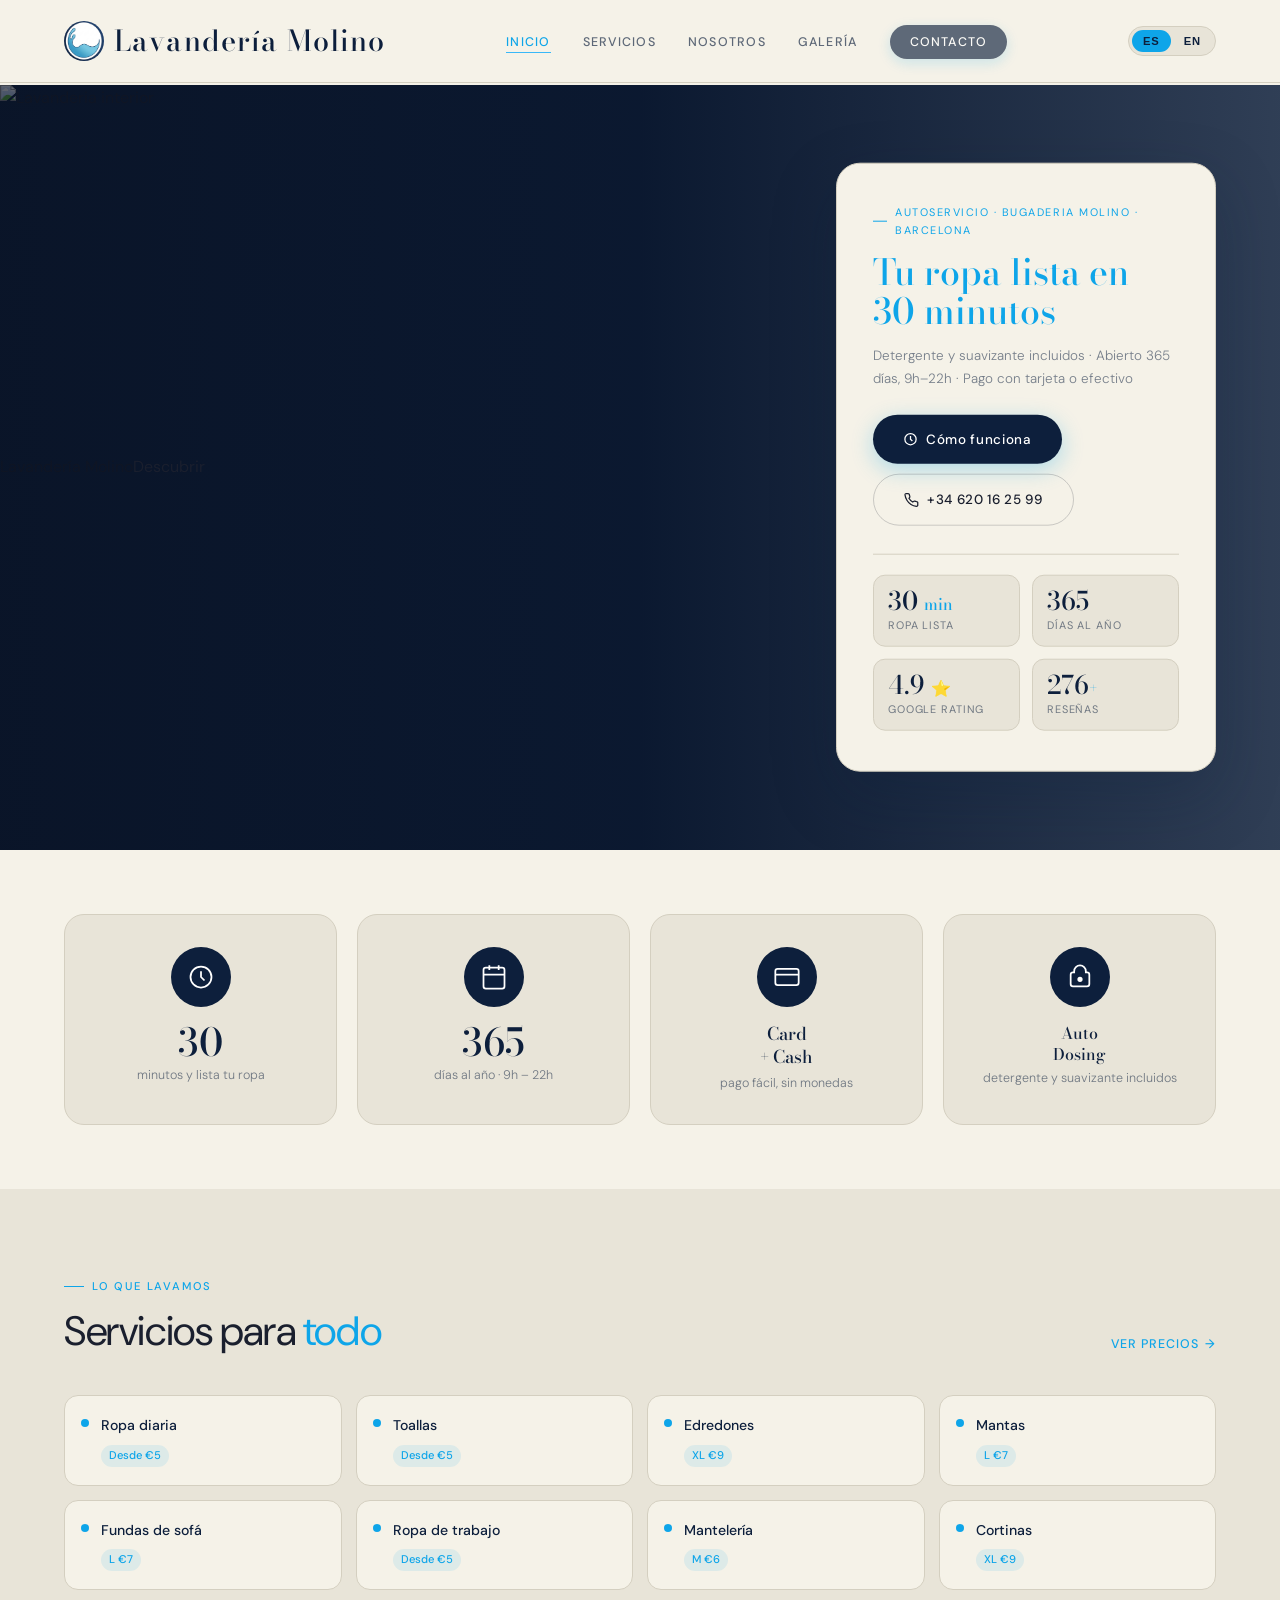
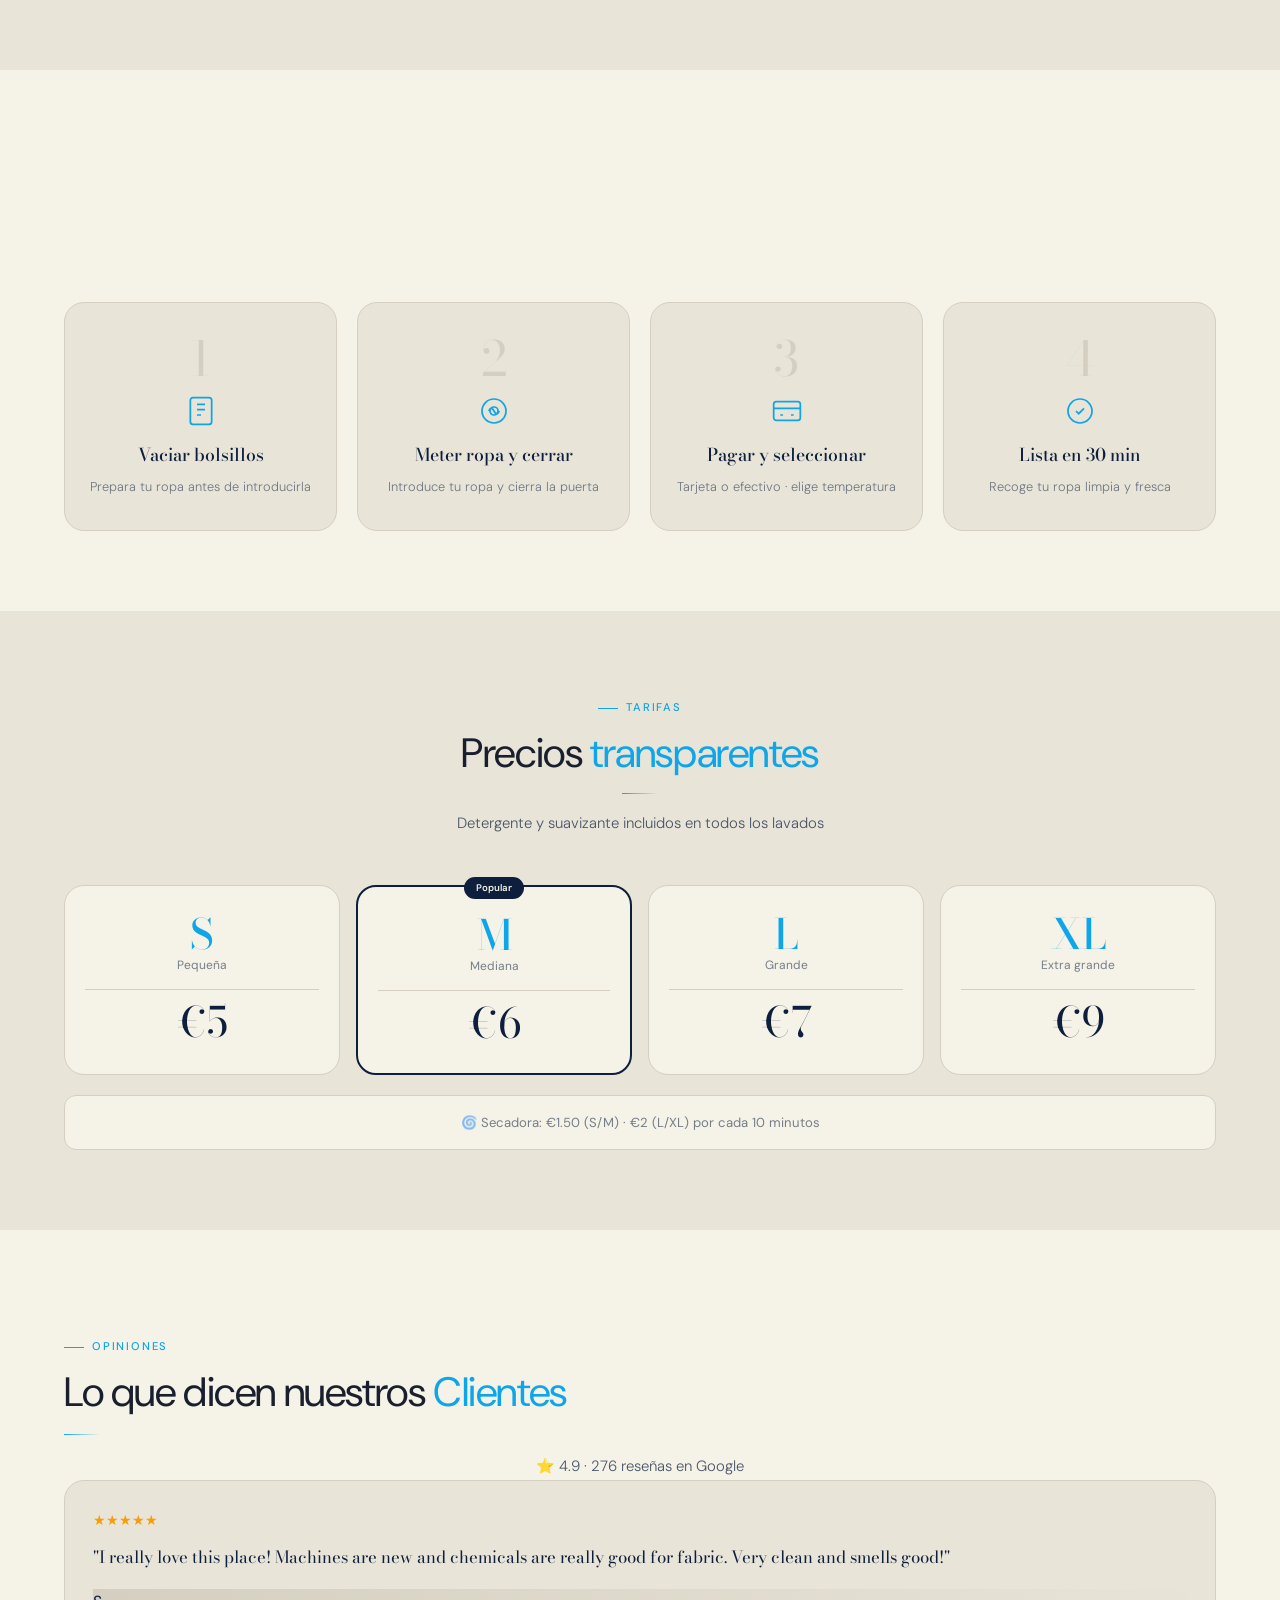
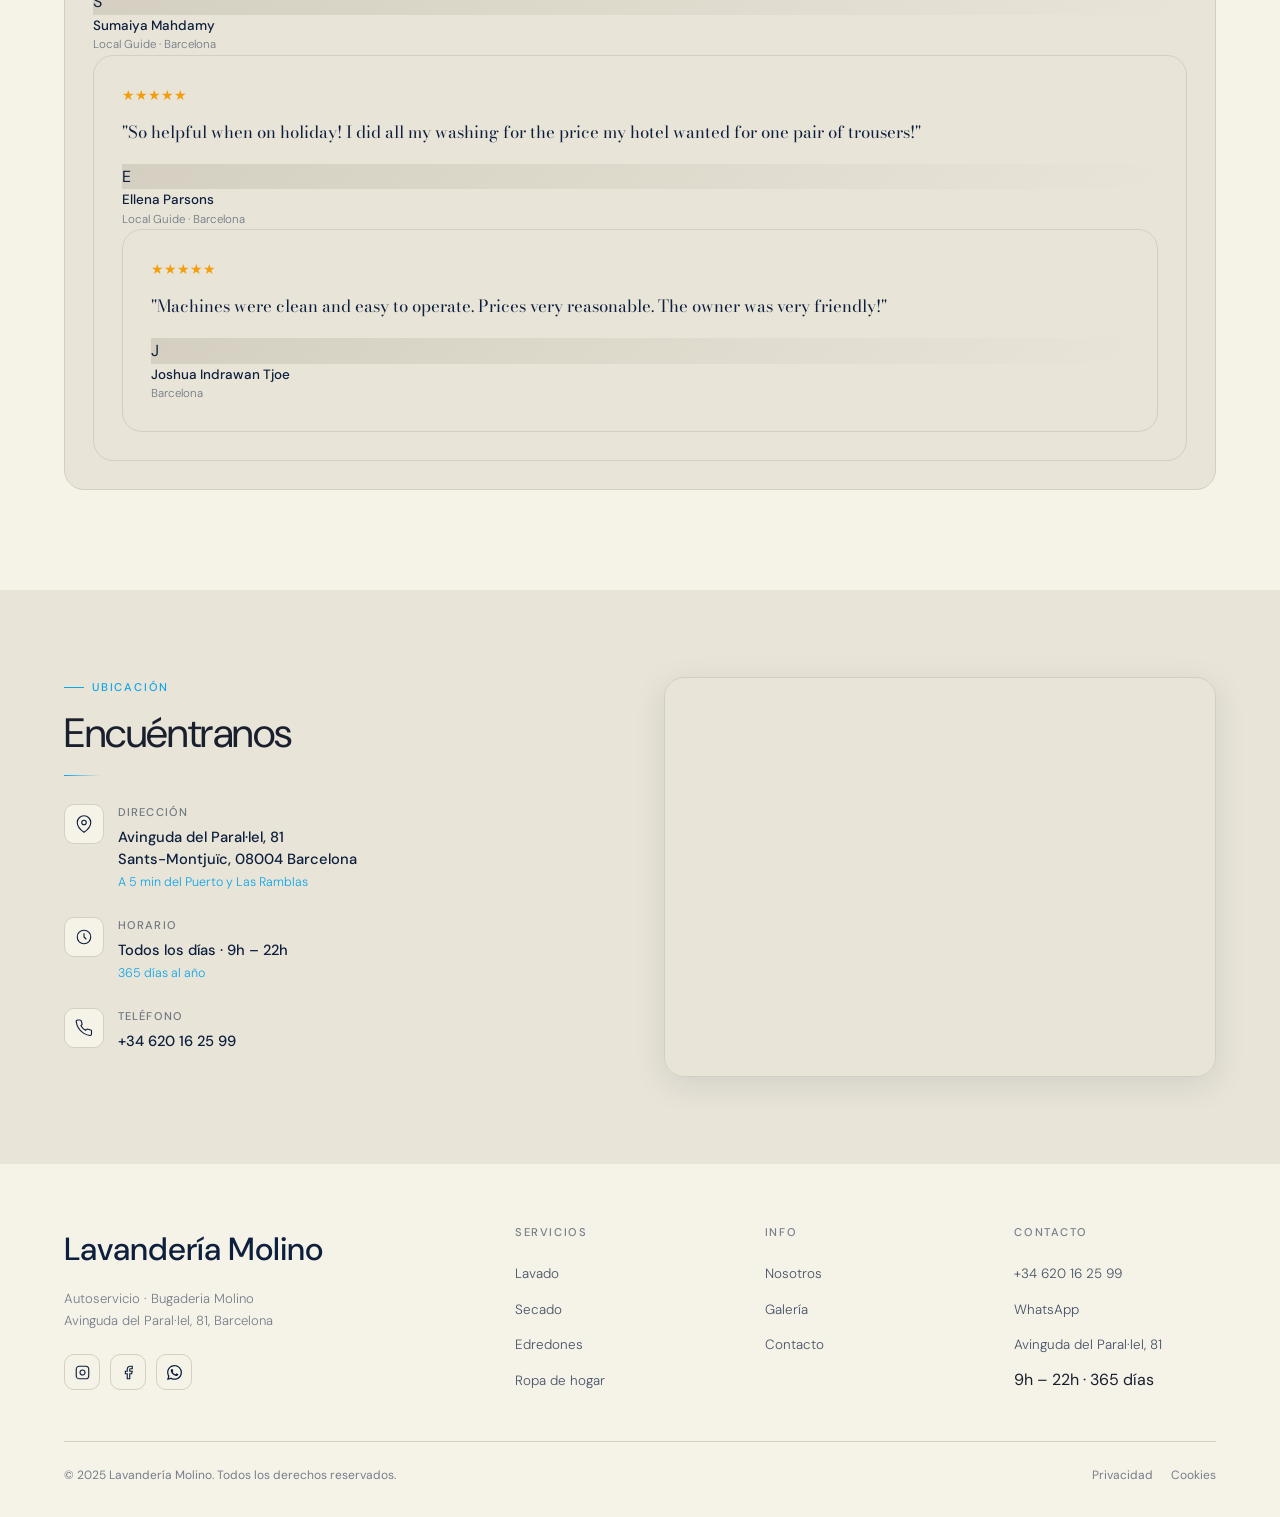
==== commit abe8e751: "Add mobile bottom navigation" ====
--- a/index.html
+++ b/index.html
@@ -820,5 +820,32 @@
   setTimeout(() => pt.classList.remove("leaving"), 500);
 });
 </script>
+
+<!-- Bottom Navigation (Mobile) -->
+<nav class="bottom-nav">
+  <div class="bottom-nav-inner">
+    <a href="index.html" class="active">
+      <svg viewBox="0 0 24 24"><path d="M3 9.5L12 3l9 6.5V20a1 1 0 01-1 1H5a1 1 0 01-1-1V9.5z"/><path d="M9 21V12h6v9"/></svg>
+      <span data-es="Inicio" data-en="Home">Inicio</span>
+    </a>
+    <a href="services.html" class="">
+      <svg viewBox="0 0 24 24"><circle cx="12" cy="12" r="9"/><path d="M8 12h8M12 8v8"/></svg>
+      <span data-es="Servicios" data-en="Services">Servicios</span>
+    </a>
+    <a href="about.html" class="">
+      <svg viewBox="0 0 24 24"><circle cx="12" cy="8" r="4"/><path d="M4 20c0-4 3.6-7 8-7s8 3 8 7"/></svg>
+      <span data-es="Nosotros" data-en="About">Nosotros</span>
+    </a>
+    <a href="gallery.html" class="">
+      <svg viewBox="0 0 24 24"><rect x="3" y="3" width="18" height="18" rx="2"/><circle cx="8.5" cy="8.5" r="1.5"/><path d="M21 15l-5-5L5 21"/></svg>
+      <span data-es="Galeria" data-en="Gallery">Galeria</span>
+    </a>
+    <a href="contact.html" class="">
+      <svg viewBox="0 0 24 24"><path d="M22 16.92v3a2 2 0 01-2.18 2 19.79 19.79 0 01-8.63-3.07 19.5 19.5 0 01-6-6A19.79 19.79 0 012.12 4.18 2 2 0 014.11 2h3a2 2 0 012 1.72c.127.96.361 1.903.7 2.81a2 2 0 01-.45 2.11L8.09 9.91a16 16 0 006 6l1.27-1.27a2 2 0 012.11-.45c.907.339 1.85.573 2.81.7A2 2 0 0122 16.92z"/></svg>
+      <span data-es="Contacto" data-en="Contact">Contacto</span>
+    </a>
+  </div>
+</nav>
+
 </body>
 </html>
--- a/shared.css
+++ b/shared.css
@@ -8,7 +8,7 @@
 /* ─── Design Tokens ─── */
 :root {
   /* ✏️ COLORS — change these to rebrand the whole site */
-  --white:      #ffffff;
+  --white:      #F5F2E8;
   --sky-50:     #f0f8ff;
   --sky-100:    #e1f2fe;
   --sky-200:    #bae3fd;
@@ -54,7 +54,7 @@
 a { text-decoration: none; }
 ::-webkit-scrollbar { width: 5px; }
 ::-webkit-scrollbar-track { background: var(--sky-50); }
-::-webkit-scrollbar-thumb { background: var(--sky-300); border-radius: 10px; }
+::-webkit-scrollbar-thumb { background: var(--scrollbar, #94a3b8); border-radius: 10px; }
 
 /* ─── Language Toggle ─── */
 /* Default: show Spanish, hide English */
@@ -74,7 +74,7 @@
   position: fixed; top: 0; left: 0; right: 0; z-index: 1000;
   padding: 18px 5vw;
   display: flex; align-items: center; justify-content: space-between;
-  background: #0d1f3c;
+  background: var(--navy);
   border-bottom: 1px solid rgba(255,255,255,0.08);
   transition: padding var(--transition), box-shadow var(--transition);
 }
@@ -155,7 +155,7 @@
   border-bottom: 1px solid var(--sky-100);
   transition: color var(--transition);
 }
-.mobile-menu a:hover { color: #0ea5e9; background: rgba(14,165,233,0.08); padding-left: 8px; }
+.mobile-menu a:hover { color: var(--sky-500); background: rgba(14,165,233,0.08); padding-left: 8px; }
 .mobile-lang-row {
   display: flex; gap: 12px; margin-top: 28px;
 }
@@ -171,7 +171,7 @@
 
 /* ─── Footer ─── */
 #footer {
-  background: #F5F2E8;
+  background: var(--white);
   padding: 60px 5vw 32px;
 }
 .footer-grid {
@@ -462,18 +462,7 @@
 }
 .img-zoom:hover img { transform: scale(1.06); }
 
-/* ─── Cursor glow (desktop only) ─── */
-#cursor-glow {
-  pointer-events: none;
-  position: fixed; z-index: 9999;
-  width: 320px; height: 320px;
-  border-radius: 50%;
-  background: radial-gradient(circle, rgba(14,165,233,0.07) 0%, transparent 70%);
-  transform: translate(-50%, -50%);
-  transition: opacity 0.4s ease;
-  will-change: transform;
-}
-@media (max-width: 768px) { #cursor-glow { display: none; } }
+
 /* ============================================================
    PREMIUM ANIMATIONS v2
    ============================================================ */
@@ -619,7 +608,32 @@
   top: 0; left: 0;
   height: 2.5px;
   width: 0%;
-  background: linear-gradient(90deg, #0ea5e9, #38bdf8);
+  background: linear-gradient(90deg, var(--sky-500), var(--sky-400));
   z-index: 9999;
   transition: width 0.1s linear;
-}+}
+/* ─── Bottom Navigation (Mobile) ─── */
+.bottom-nav {
+  display: none;
+  position: fixed; bottom: 0; left: 0; right: 0; z-index: 1000;
+  background: var(--white);
+  border-top: 1px solid rgba(0,0,0,0.08);
+  padding: 8px 0 12px;
+  box-shadow: 0 -4px 20px rgba(0,0,0,0.08);
+}
+.bottom-nav-inner {
+  display: flex; justify-content: space-around; align-items: center;
+}
+.bottom-nav a {
+  display: flex; flex-direction: column; align-items: center; gap: 4px;
+  text-decoration: none; color: #8898a6;
+  font-size: 0.65rem; font-weight: 500; letter-spacing: 0.05em;
+  text-transform: uppercase; transition: color 0.2s; padding: 4px 8px;
+}
+.bottom-nav a svg { width: 22px; height: 22px; stroke: currentColor; fill: none; stroke-width: 1.8; }
+.bottom-nav a.active { color: var(--sky-500); }
+.bottom-nav a.active svg { stroke: var(--sky-500); }
+@media (max-width: 768px) {
+  .bottom-nav { display: block; }
+  body { padding-bottom: 72px; }
+}
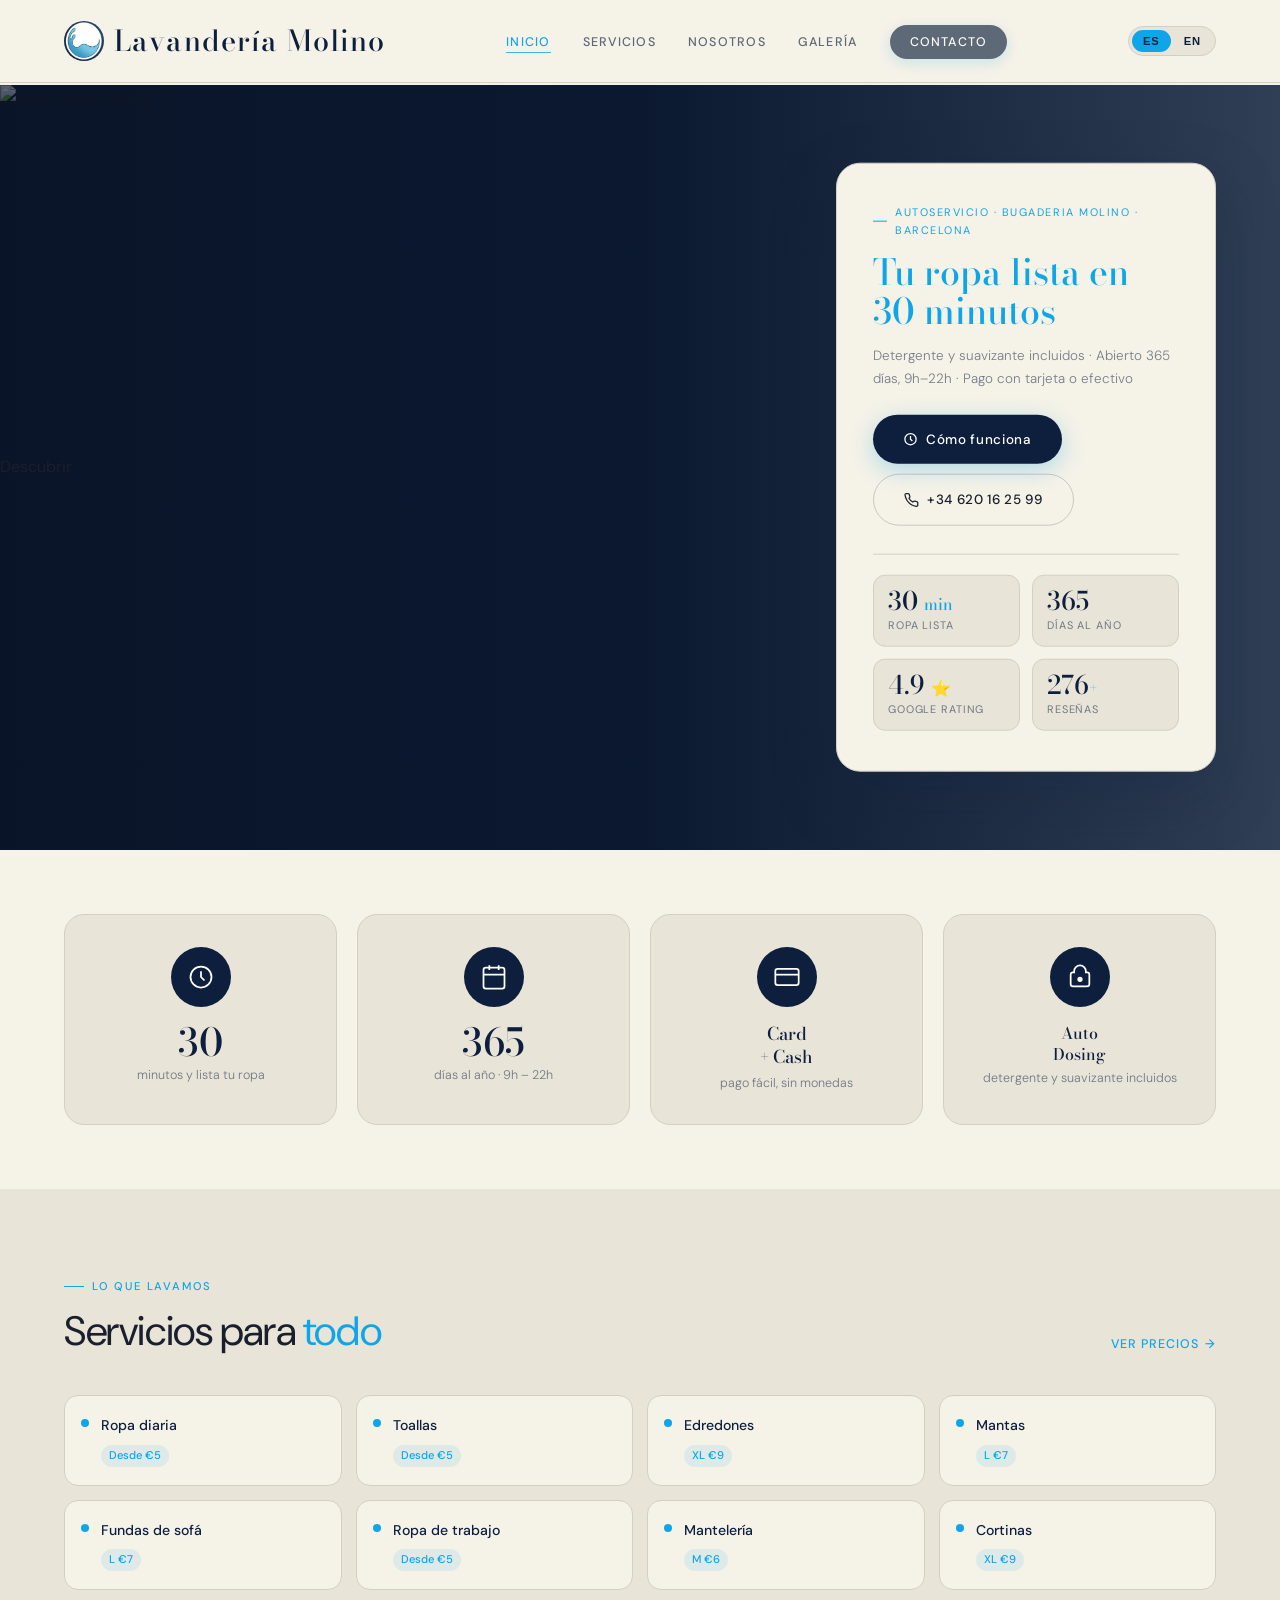
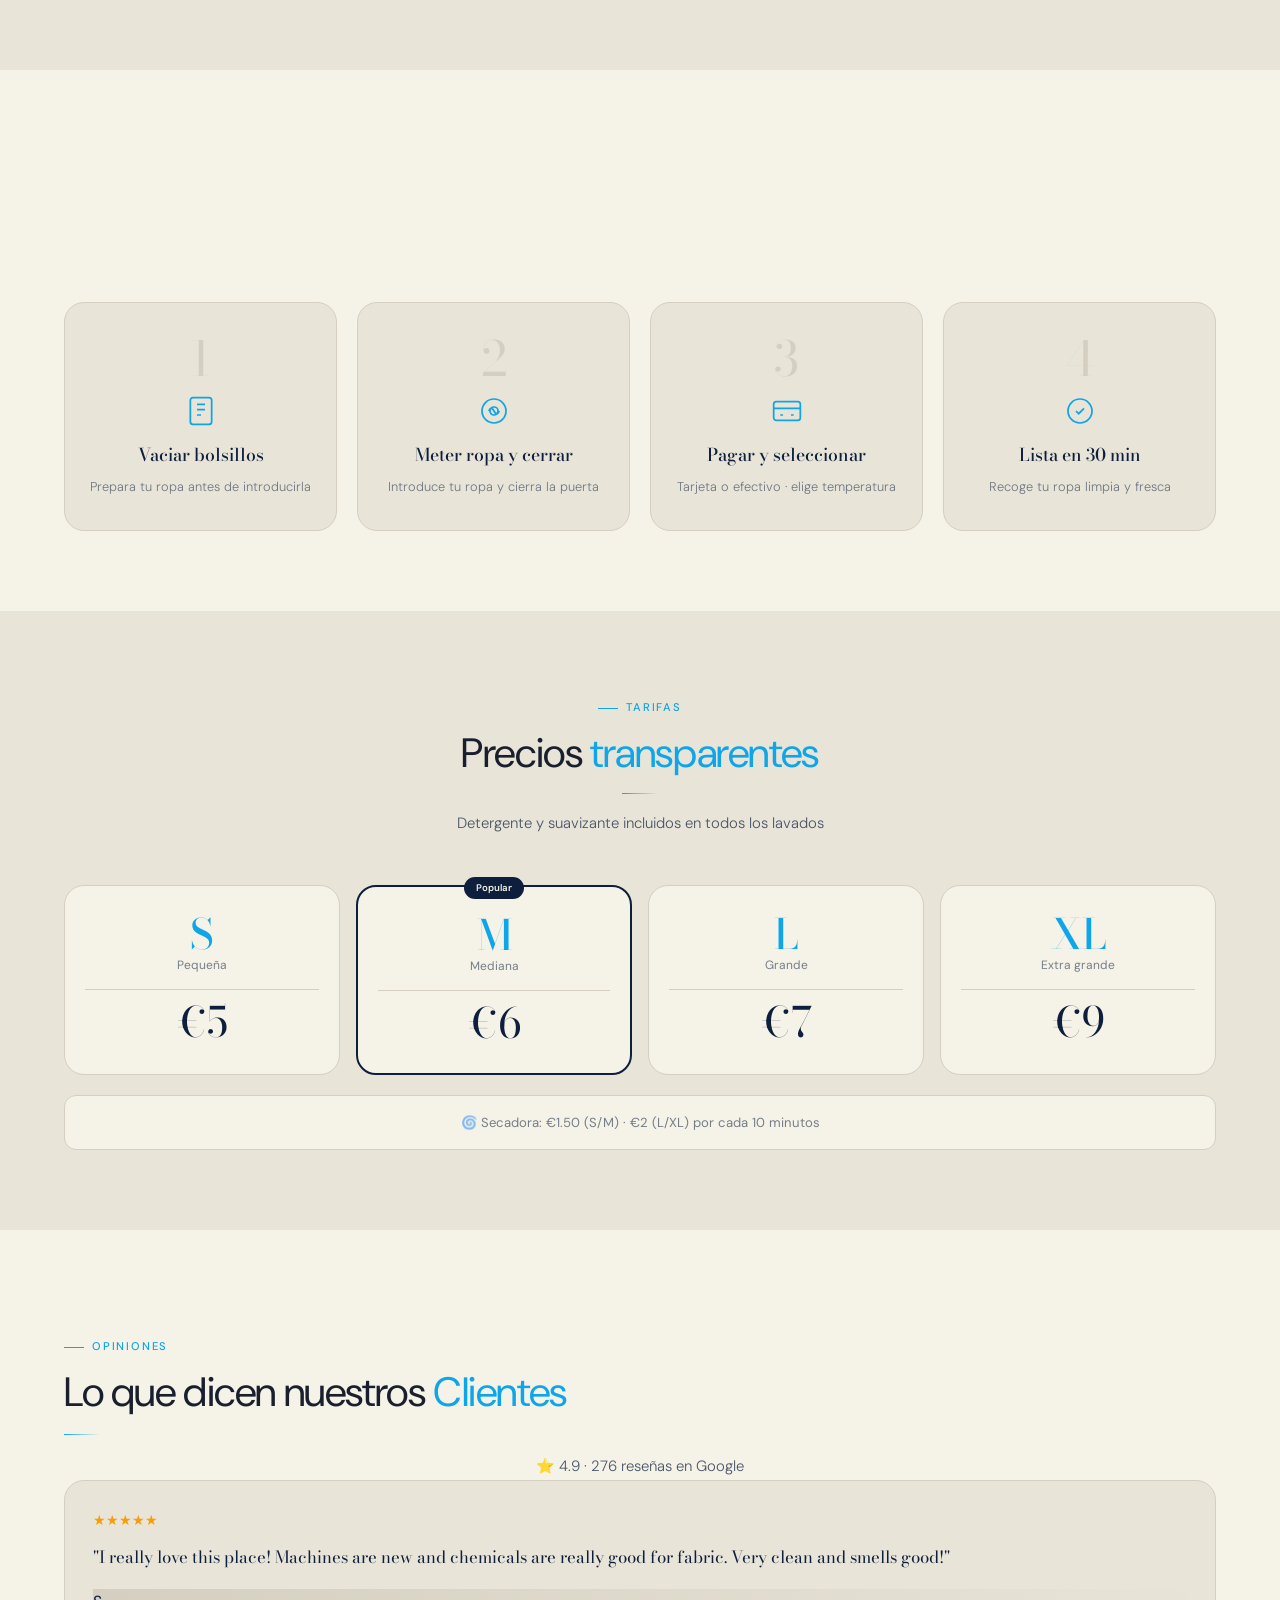
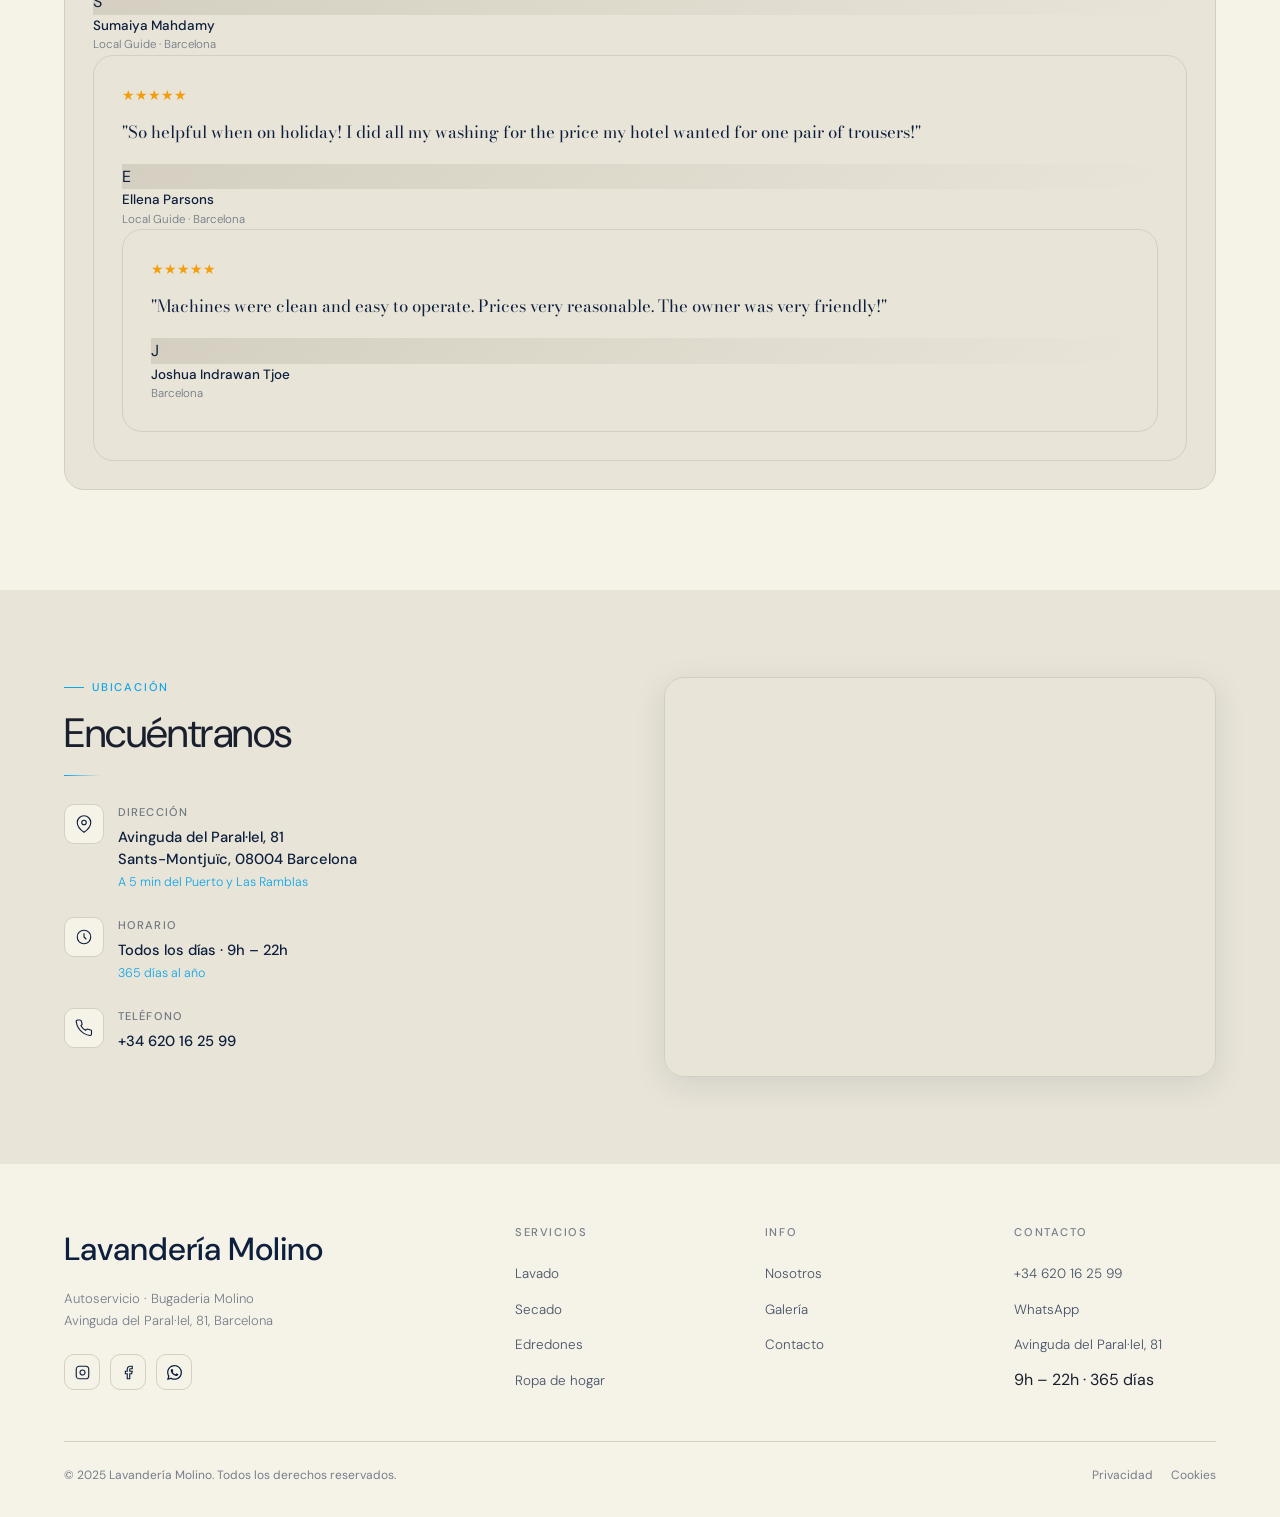
==== commit 0cf71347: "Remove video label" ====
--- a/index.html
+++ b/index.html
@@ -419,7 +419,7 @@
     <img class="hero-slide" src="https://i.imgur.com/h3qj4sB.jpg" alt="Staff cleaning"/>
   </div>
   <div class="hero-overlay"></div>
-  <div class="video-label" id="videoLabel"></div>
+  
   <div class="video-dots" id="videoDots">
     <div class="video-dot active" onclick="switchVideo(0)"></div>
     <div class="video-dot" onclick="switchVideo(1)"></div>
--- a/shared.css
+++ b/shared.css
@@ -292,8 +292,8 @@
 
 /* ─── Page Hero (non-home pages) ─── */
 .page-hero {
-  min-height: 38vh;
-  background: linear-gradient(145deg, var(--white) 0%, var(--sky-50) 60%, var(--sky-100) 100%);
+  min-height: 20vh;
+  background: var(--white);
   display: flex; align-items: center; justify-content: center;
   padding: 120px 5vw 60px;
   position: relative; overflow: hidden;
@@ -303,7 +303,7 @@
   content: '';
   position: absolute; top: -20%; right: -10%;
   width: 500px; height: 500px; border-radius: 50%;
-  background: radial-gradient(circle, rgba(186,227,253,0.35) 0%, transparent 70%);
+  background: transparent;
   pointer-events: none;
 }
 .page-hero-content { position: relative; z-index: 2; text-align: center; }
@@ -637,3 +637,32 @@
   .bottom-nav { display: block; }
   body { padding-bottom: 72px; }
 }
+
+/* Mobile: hide hamburger, show lang switcher */
+@media (max-width: 768px) {
+  .nav-hamburger { display: none !important; }
+  #mobileMenu { display: none !important; }
+  .nav-links { display: none !important; }
+  .lang-switcher { display: flex !important; }
+  .nav-cta { display: none !important; }
+}
+
+/* Mobile: nav logo one line */
+@media (max-width: 768px) {
+  .nav-logo { font-size: 1.2rem !important; white-space: nowrap; }
+  #navbar { padding: 12px 4vw !important; }
+}
+
+/* WhatsApp float above bottom nav */
+.whatsapp-float, .wa-float, #whatsapp-float {
+  z-index: 9999 !important;
+  bottom: 80px !important;
+}
+
+/* Hide image caption */
+.hero-caption, .slide-caption, .image-caption, figcaption {
+  display: none !important;
+}
+
+/* Hide video label/caption */
+#videoLabel { display: none !important; }
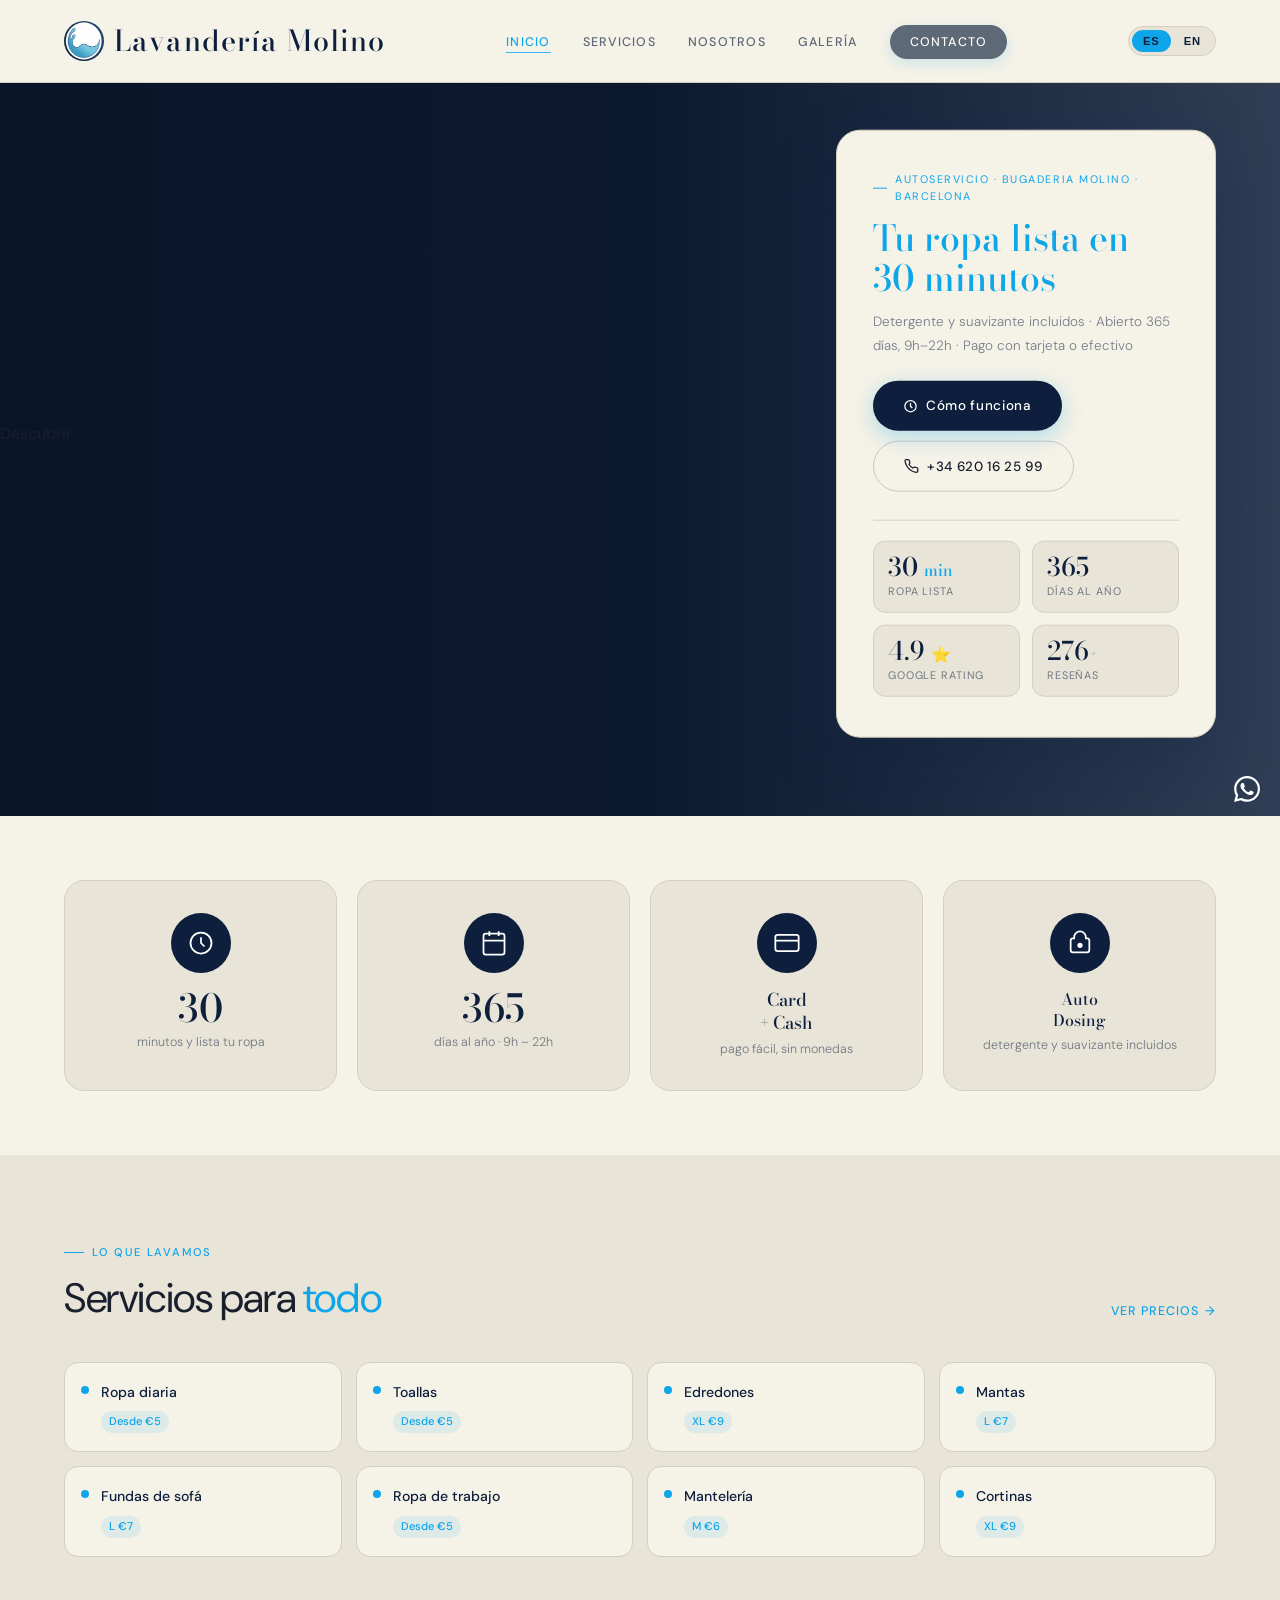
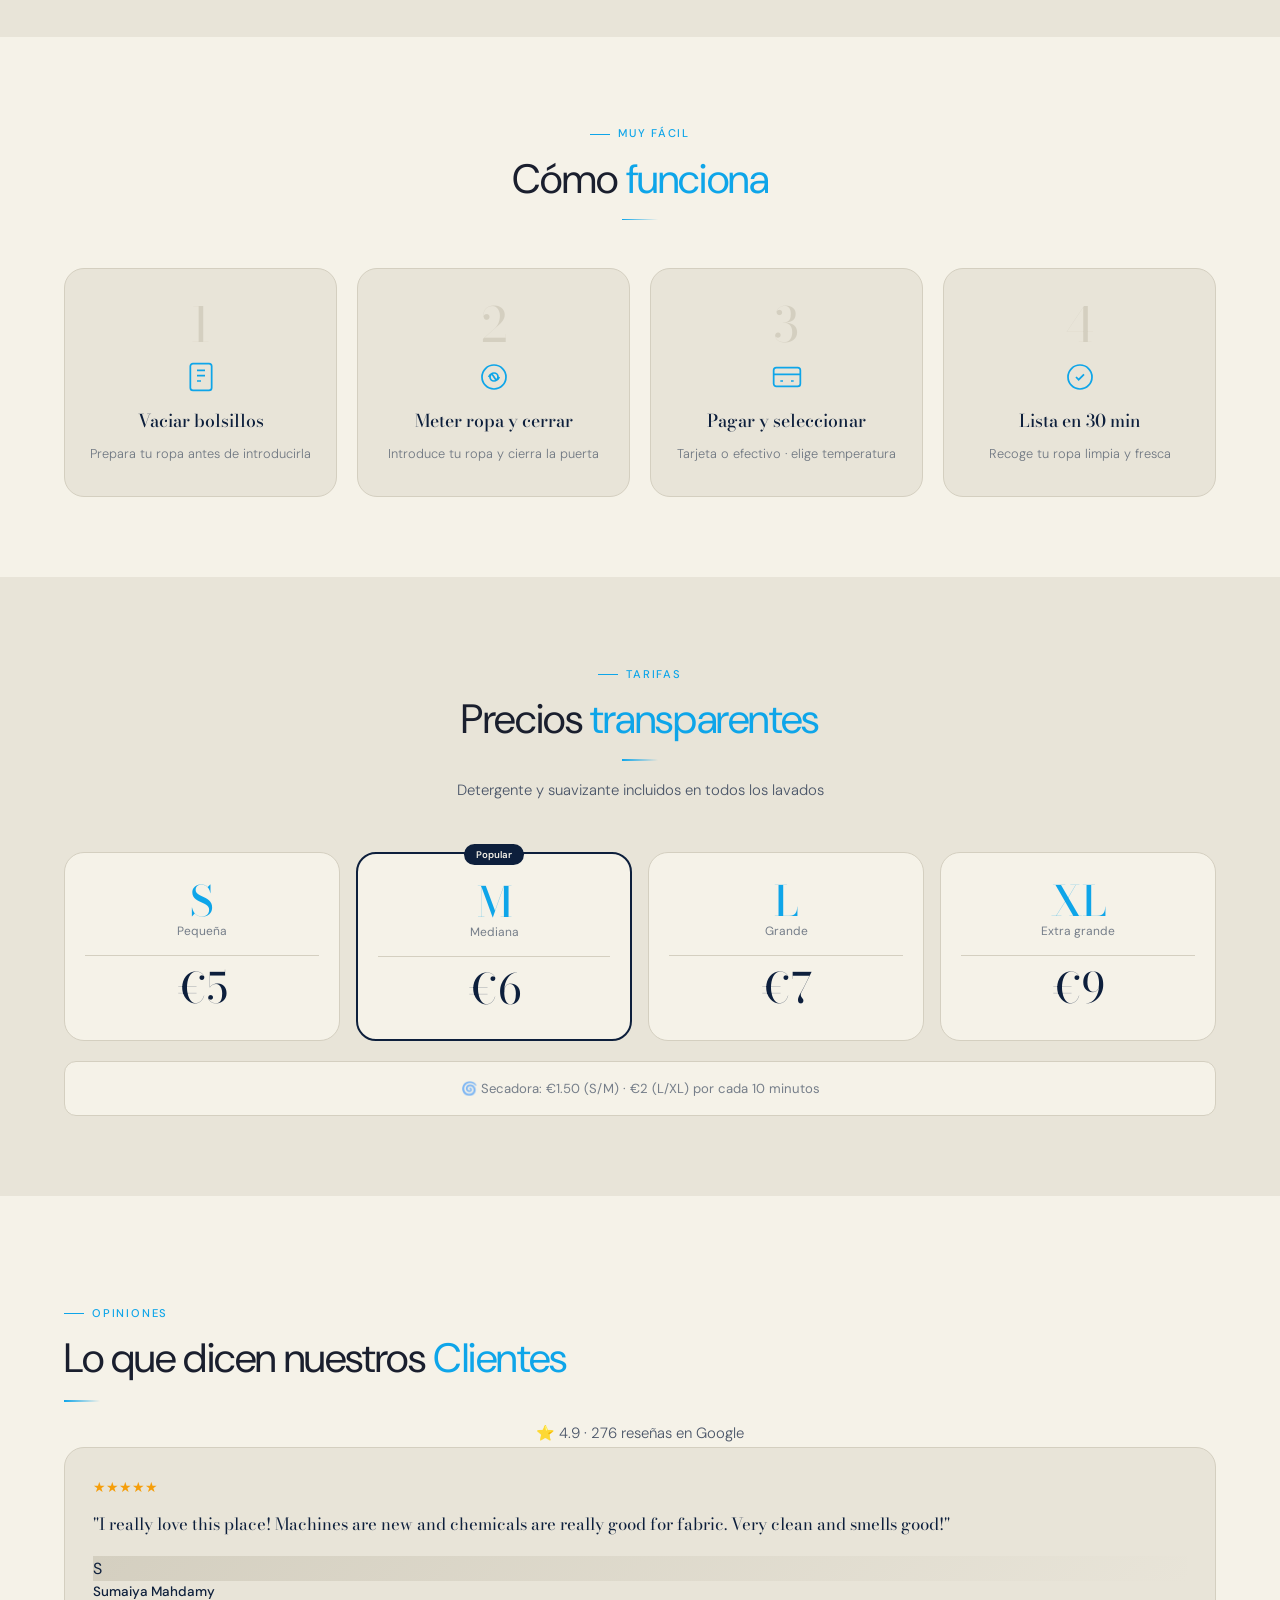
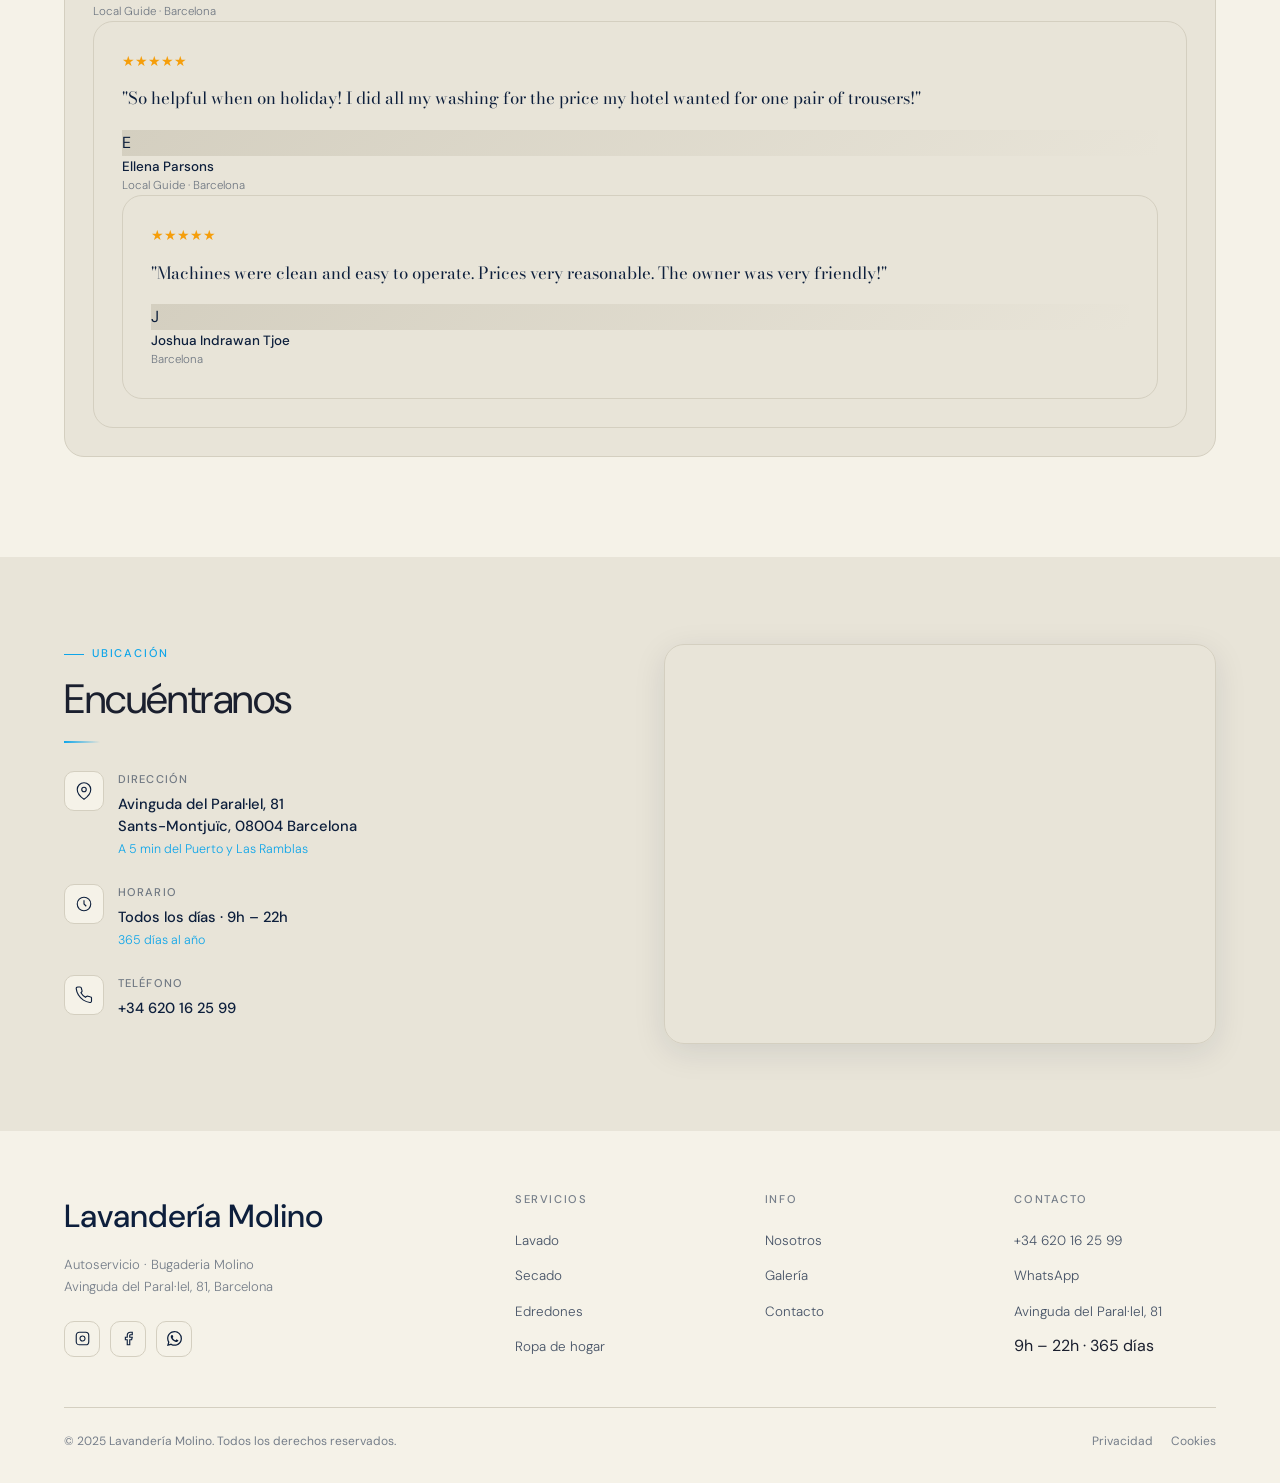
==== commit 9bbf3e54: "Fix hero button text" ====
--- a/index.html
+++ b/index.html
@@ -443,7 +443,7 @@
     <div class="hero-card-btns">
       <a href="#how-it-works" class="btn-primary">
         <svg width="15" height="15" fill="none" stroke="currentColor" stroke-width="2" viewBox="0 0 24 24"><circle cx="12" cy="12" r="9"/><path d="M12 7v5l3 3"/></svg>
-        <span data-es>Cómo funciona</span><span data-en>How it works</span>
+        <span class="btn-text-es" data-es>Cómo funciona</span><span class="btn-text-en" data-en>How it works</span>
       </a>
       <a href="tel:+34620162599" class="btn-outline-dark">
         <svg width="15" height="15" fill="none" stroke="currentColor" stroke-width="2" viewBox="0 0 24 24"><path d="M22 16.92v3a2 2 0 0 1-2.18 2 19.79 19.79 0 0 1-8.63-3.07A19.5 19.5 0 0 1 4.69 12.1 19.79 19.79 0 0 1 1.61 3.52 2 2 0 0 1 3.6 1.35h3a2 2 0 0 1 2 1.72c.127.96.361 1.903.7 2.81a2 2 0 0 1-.45 2.11L7.91 9a16 16 0 0 0 6 6l1.27-.95a2 2 0 0 1 2.11-.45c.907.339 1.85.573 2.81.7A2 2 0 0 1 22 16.92z"/></svg>
--- a/shared.css
+++ b/shared.css
@@ -666,3 +666,61 @@
 
 /* Hide video label/caption */
 #videoLabel { display: none !important; }
+
+/* Remove gap between navbar and hero image on mobile */
+@media (max-width: 768px) {
+  .hero-wrap, #videoWrap, .hero-section, .hero {
+    margin-top: 0 !important;
+    padding-top: 0 !important;
+  }
+}
+
+/* Remove gap between navbar and hero image on mobile */
+@media (max-width: 768px) {
+  .hero-wrap, #videoWrap, .hero-section, .hero {
+    margin-top: 0 !important;
+    padding-top: 0 !important;
+  }
+}
+
+@media (max-width: 768px) {
+  .hero-video-wrap {
+    margin-top: -1px !important;
+  }
+}
+
+/* WhatsApp float - proper position */
+#wa-float {
+  position: fixed !important;
+  bottom: 90px !important;
+  right: 20px !important;
+  top: auto !important;
+  z-index: 9999 !important;
+}
+
+/* Fix button text visibility */
+.btn-primary span, .btn-outline-dark span {
+  display: inline !important;
+}
+
+/* Fix: show span inside buttons regardless of lang */
+.btn-primary span[data-es],
+.btn-primary span[data-en],
+.btn-outline-dark span[data-es],
+.btn-outline-dark span[data-en] {
+  display: inline !important;
+}
+body.lang-en .btn-primary span[data-es],
+body.lang-en .btn-outline-dark span[data-es] {
+  display: none !important;
+}
+body:not(.lang-en) .btn-primary span[data-en],
+body:not(.lang-en) .btn-outline-dark span[data-en] {
+  display: none !important;
+}
+
+/* Force show button text */
+.btn-text-es { display: inline !important; }
+.btn-text-en { display: none !important; }
+body.lang-en .btn-text-es { display: none !important; }
+body.lang-en .btn-text-en { display: inline !important; }
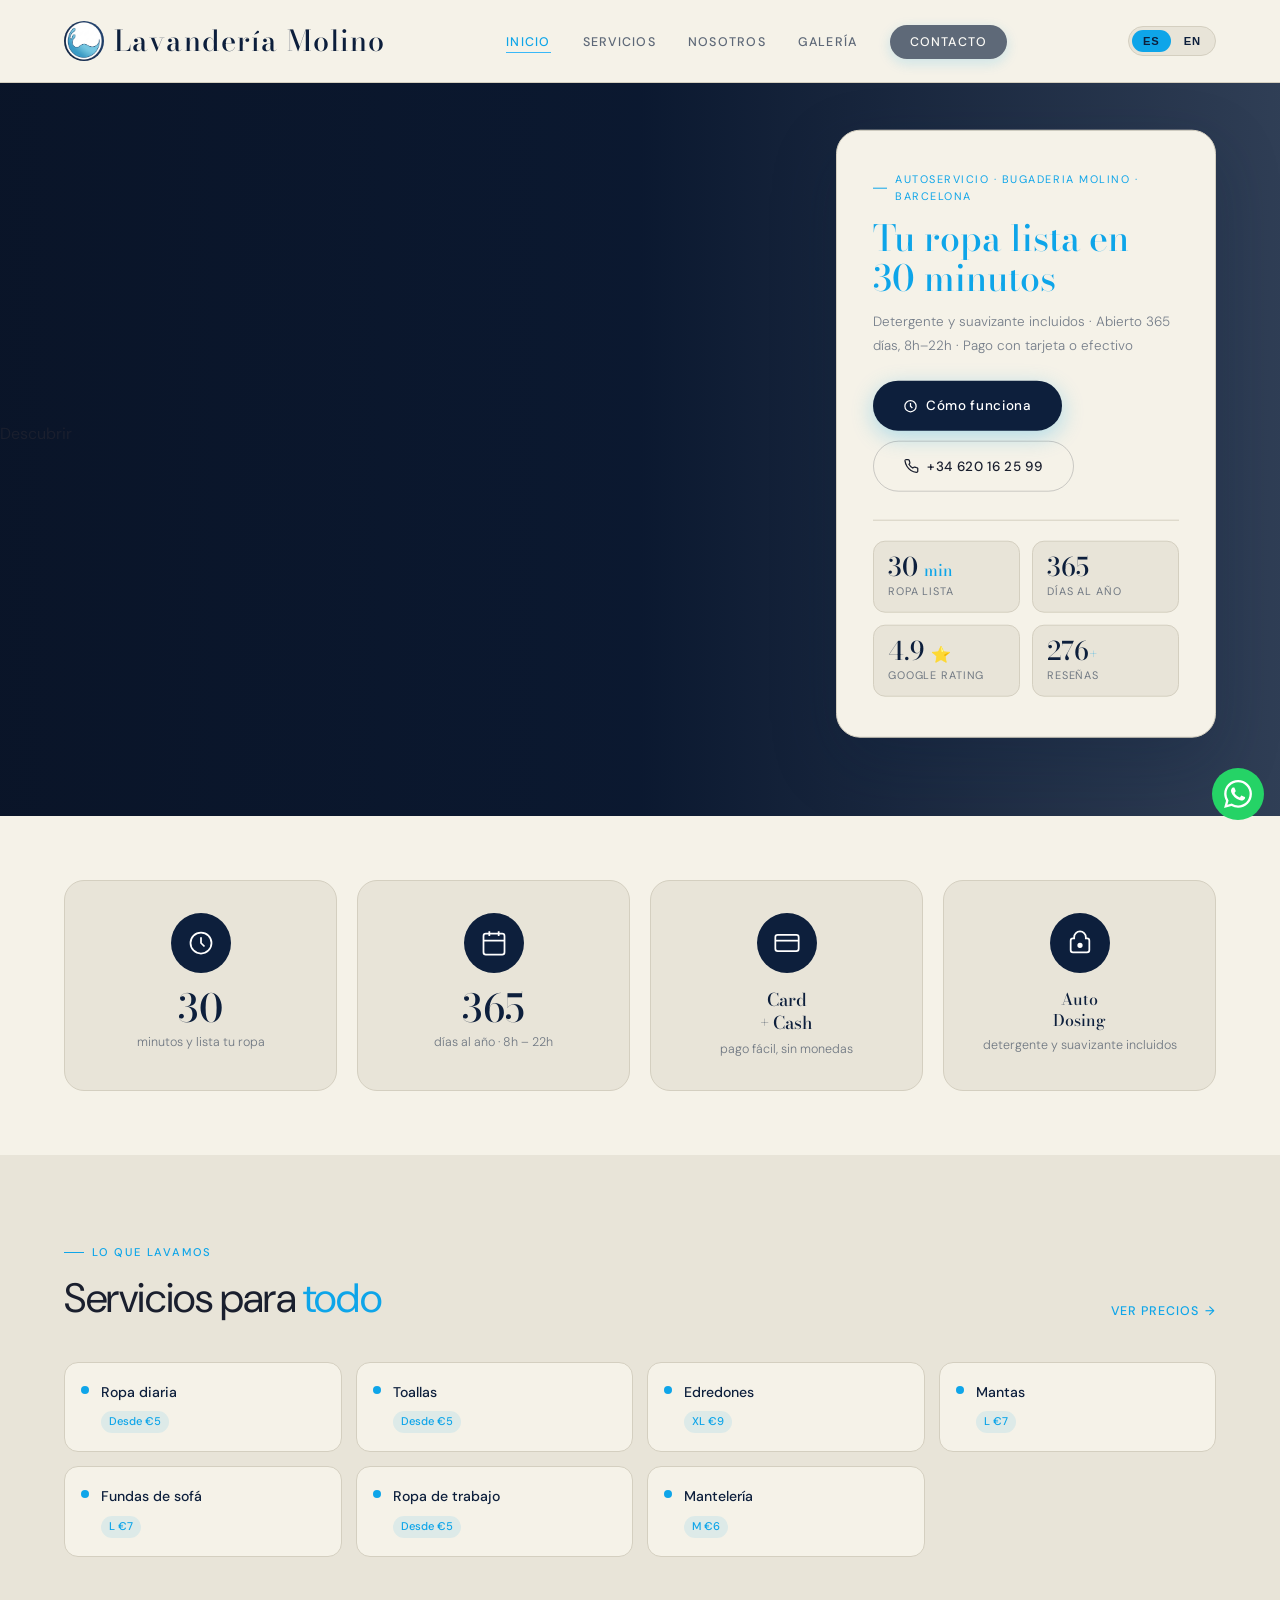
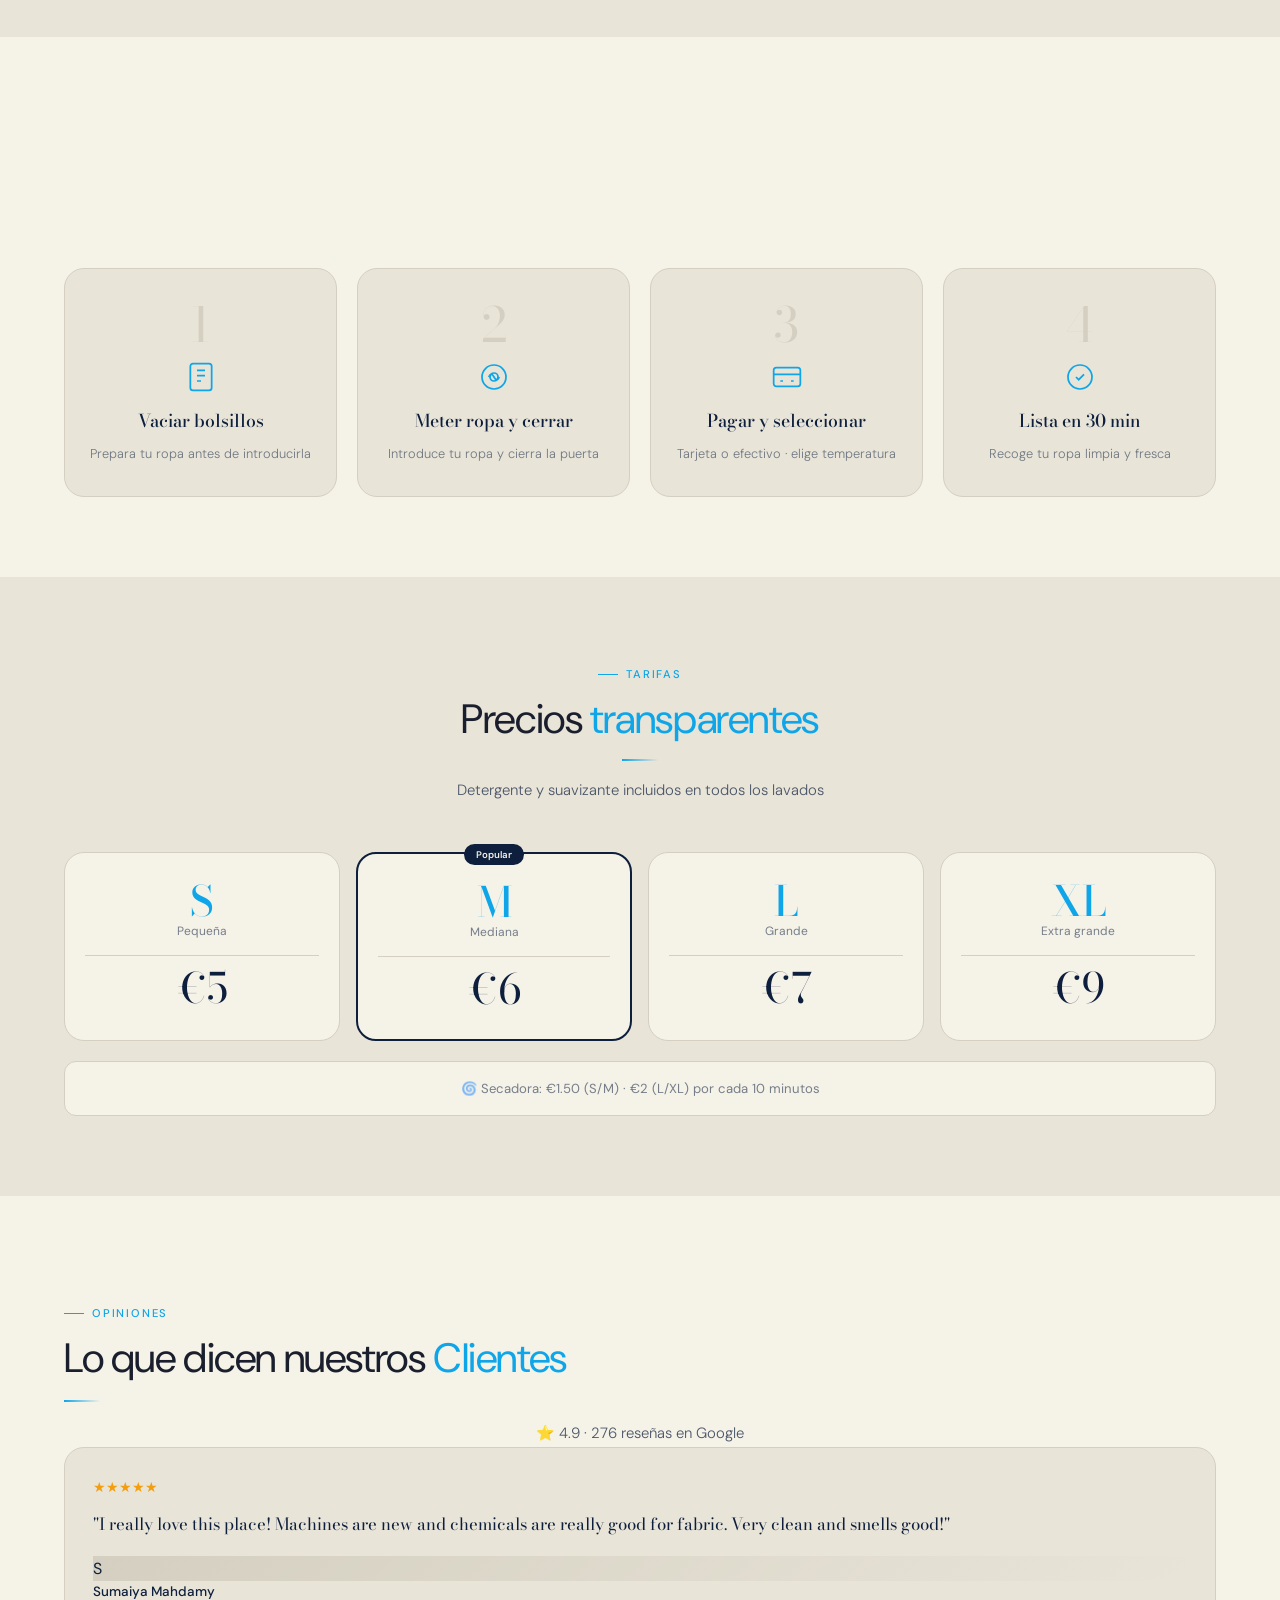
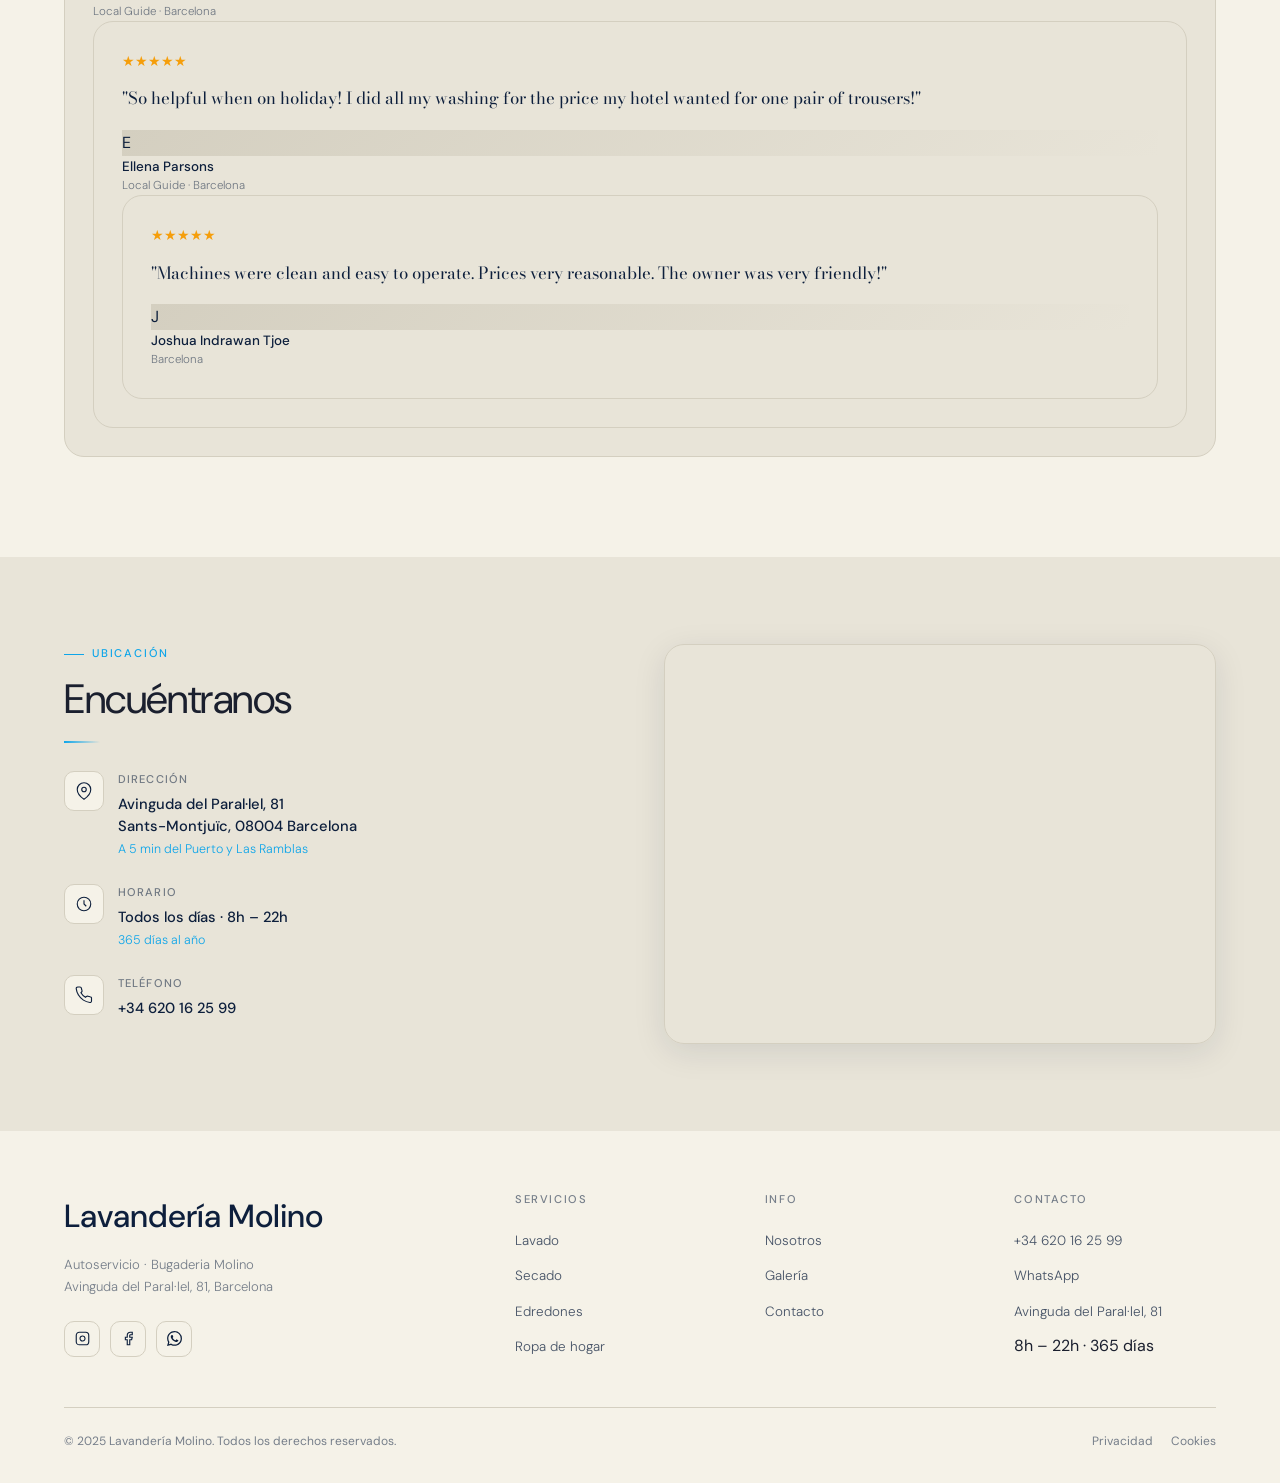
==== commit ad7b0388: "Update opening hours to 8am" ====
--- a/index.html
+++ b/index.html
@@ -4,7 +4,7 @@
 <meta charset="UTF-8"/>
 <meta name="viewport" content="width=device-width, initial-scale=1.0"/>
 <title>Lavandería Molino — Autoservicio Barcelona</title>
-<meta name="description" content="Lavandería autoservicio en Barcelona. Tu ropa lista en 30 minutos. Abierto 365 días, 9h-22h. Detergente incluido."/>
+<meta name="description" content="Lavandería autoservicio en Barcelona. Tu ropa lista en 30 minutos. Abierto 365 días, 8h-22h. Detergente incluido."/>
 <link rel="preconnect" href="https://fonts.googleapis.com">
 <link rel="preconnect" href="https://fonts.gstatic.com" crossorigin>
 <link href="https://fonts.googleapis.com/css2?family=Bodoni+Moda:opsz,wght@6..96,300;6..96,400;6..96,500&family=DM+Sans:wght@300;400;500&display=swap" rel="stylesheet">
@@ -437,8 +437,8 @@
       <span data-en>Your laundry ready in <span>30 minutes</span></span>
     </h1>
     <p class="hero-card-desc">
-      <span data-es>Detergente y suavizante incluidos · Abierto 365 días, 9h–22h · Pago con tarjeta o efectivo</span>
-      <span data-en>Detergent and softener included · Open 365 days, 9am–10pm · Card or cash payment</span>
+      <span data-es>Detergente y suavizante incluidos · Abierto 365 días, 8h–22h · Pago con tarjeta o efectivo</span>
+      <span data-en>Detergent and softener included · Open 365 days, 8am–10pm · Card or cash payment</span>
     </p>
     <div class="hero-card-btns">
       <a href="#how-it-works" class="btn-primary">
@@ -487,7 +487,7 @@
     <div class="usp-card stagger-card">
       <div class="usp-icon"><svg width="28" height="28" fill="none" stroke="white" stroke-width="1.5" viewBox="0 0 24 24"><rect x="3" y="4" width="18" height="18" rx="2"/><path d="M16 2v4M8 2v4M3 10h18"/></svg></div>
       <div class="usp-num">365</div>
-      <div class="usp-label"><span data-es>días al año · 9h – 22h</span><span data-en>days a year · 9am – 10pm</span></div>
+      <div class="usp-label"><span data-es>días al año · 8h – 22h</span><span data-en>days a year · 8am – 10pm</span></div>
     </div>
     <div class="usp-card stagger-card">
       <div class="usp-icon"><svg width="28" height="28" fill="none" stroke="white" stroke-width="1.5" viewBox="0 0 24 24"><rect x="2" y="5" width="20" height="14" rx="2"/><path d="M2 10h20"/></svg></div>
@@ -655,7 +655,7 @@
           </div>
           <div>
             <div class="find-us-label"><span data-es>Horario</span><span data-en>Hours</span></div>
-            <div class="find-us-val"><span data-es>Todos los días · 9h – 22h</span><span data-en>Every day · 9am – 10pm</span></div>
+            <div class="find-us-val"><span data-es>Todos los días · 8h – 22h</span><span data-en>Every day · 8am – 10pm</span></div>
             <div class="find-us-sub">365 <span data-es>días al año</span><span data-en>days a year</span></div>
           </div>
         </div>
@@ -709,7 +709,7 @@
         <li><a href="tel:+34620162599">+34 620 16 25 99</a></li>
         <li><a href="https://wa.me/34620162599">WhatsApp</a></li>
         <li><a href="contact.html">Avinguda del Paral·lel, 81</a></li>
-        <li><span data-es>9h – 22h · 365 días</span><span data-en>9am – 10pm · 365 days</span></li>
+        <li><span data-es>8h – 22h · 365 días</span><span data-en>8am – 10pm · 365 days</span></li>
       </ul>
     </div>
   </div>
--- a/shared.css
+++ b/shared.css
@@ -724,3 +724,59 @@
 .btn-text-en { display: none !important; }
 body.lang-en .btn-text-es { display: none !important; }
 body.lang-en .btn-text-en { display: inline !important; }
+
+/* Fix button text color */
+.btn-primary, .btn-primary span, .btn-primary * {
+  color: white !important;
+}
+
+/* Fix WhatsApp float button */
+#wa-float {
+  background: #25d366 !important;
+  color: white !important;
+}
+#wa-float svg {
+  fill: white !important;
+}
+#wa-float .wa-pulse {
+  background: #25d366 !important;
+}
+
+/* WhatsApp - round and proper position */
+#wa-float {
+  width: 52px !important;
+  height: 52px !important;
+  border-radius: 50% !important;
+  bottom: 85px !important;
+  right: 16px !important;
+  padding: 0 !important;
+  overflow: hidden !important;
+}
+#wa-float svg {
+  width: 28px !important;
+  height: 28px !important;
+}
+.wa-pulse {
+  display: none !important;
+}
+
+/* WhatsApp - always fixed bottom right above bottom nav */
+#wa-float {
+  position: fixed !important;
+  bottom: 80px !important;
+  right: 16px !important;
+  top: unset !important;
+  left: unset !important;
+}
+
+/* WhatsApp icon center */
+#wa-float {
+  display: flex !important;
+  align-items: center !important;
+  justify-content: center !important;
+}
+#wa-float svg {
+  position: static !important;
+  margin: 0 !important;
+  flex-shrink: 0 !important;
+}
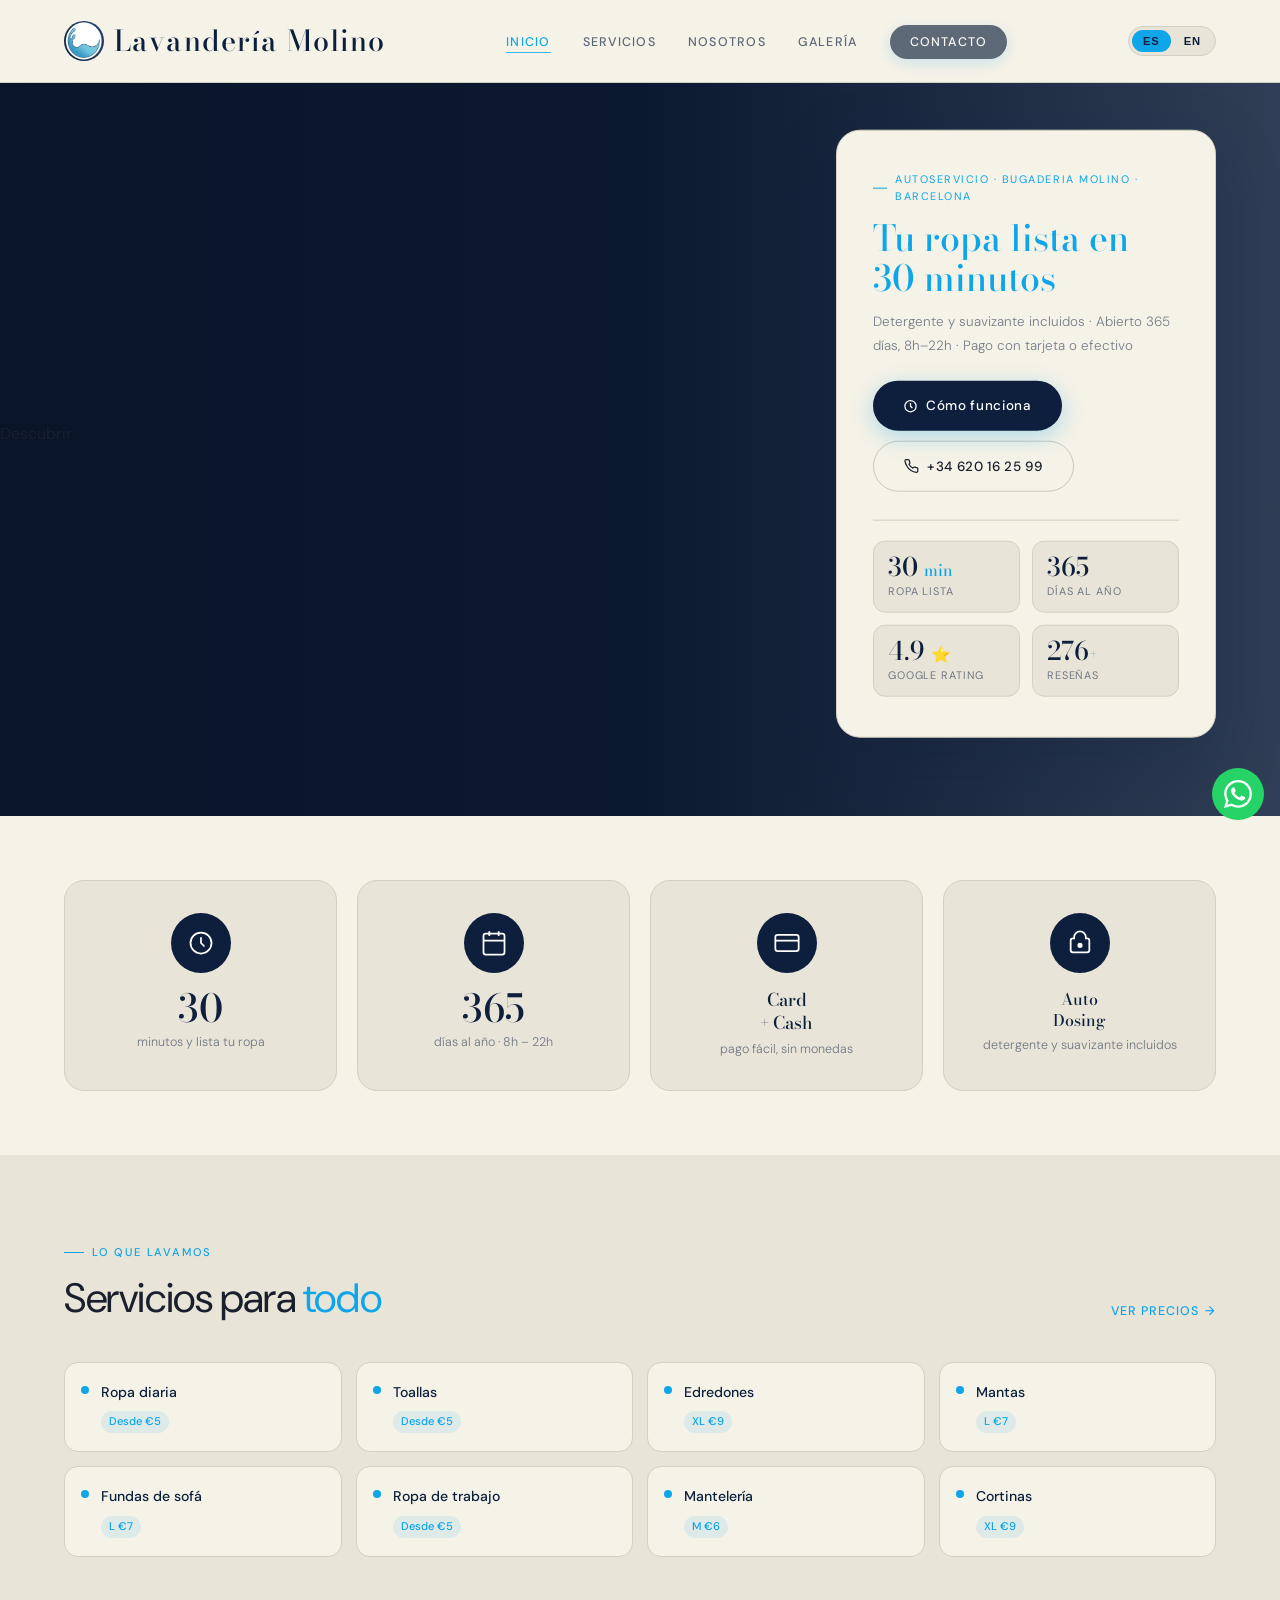
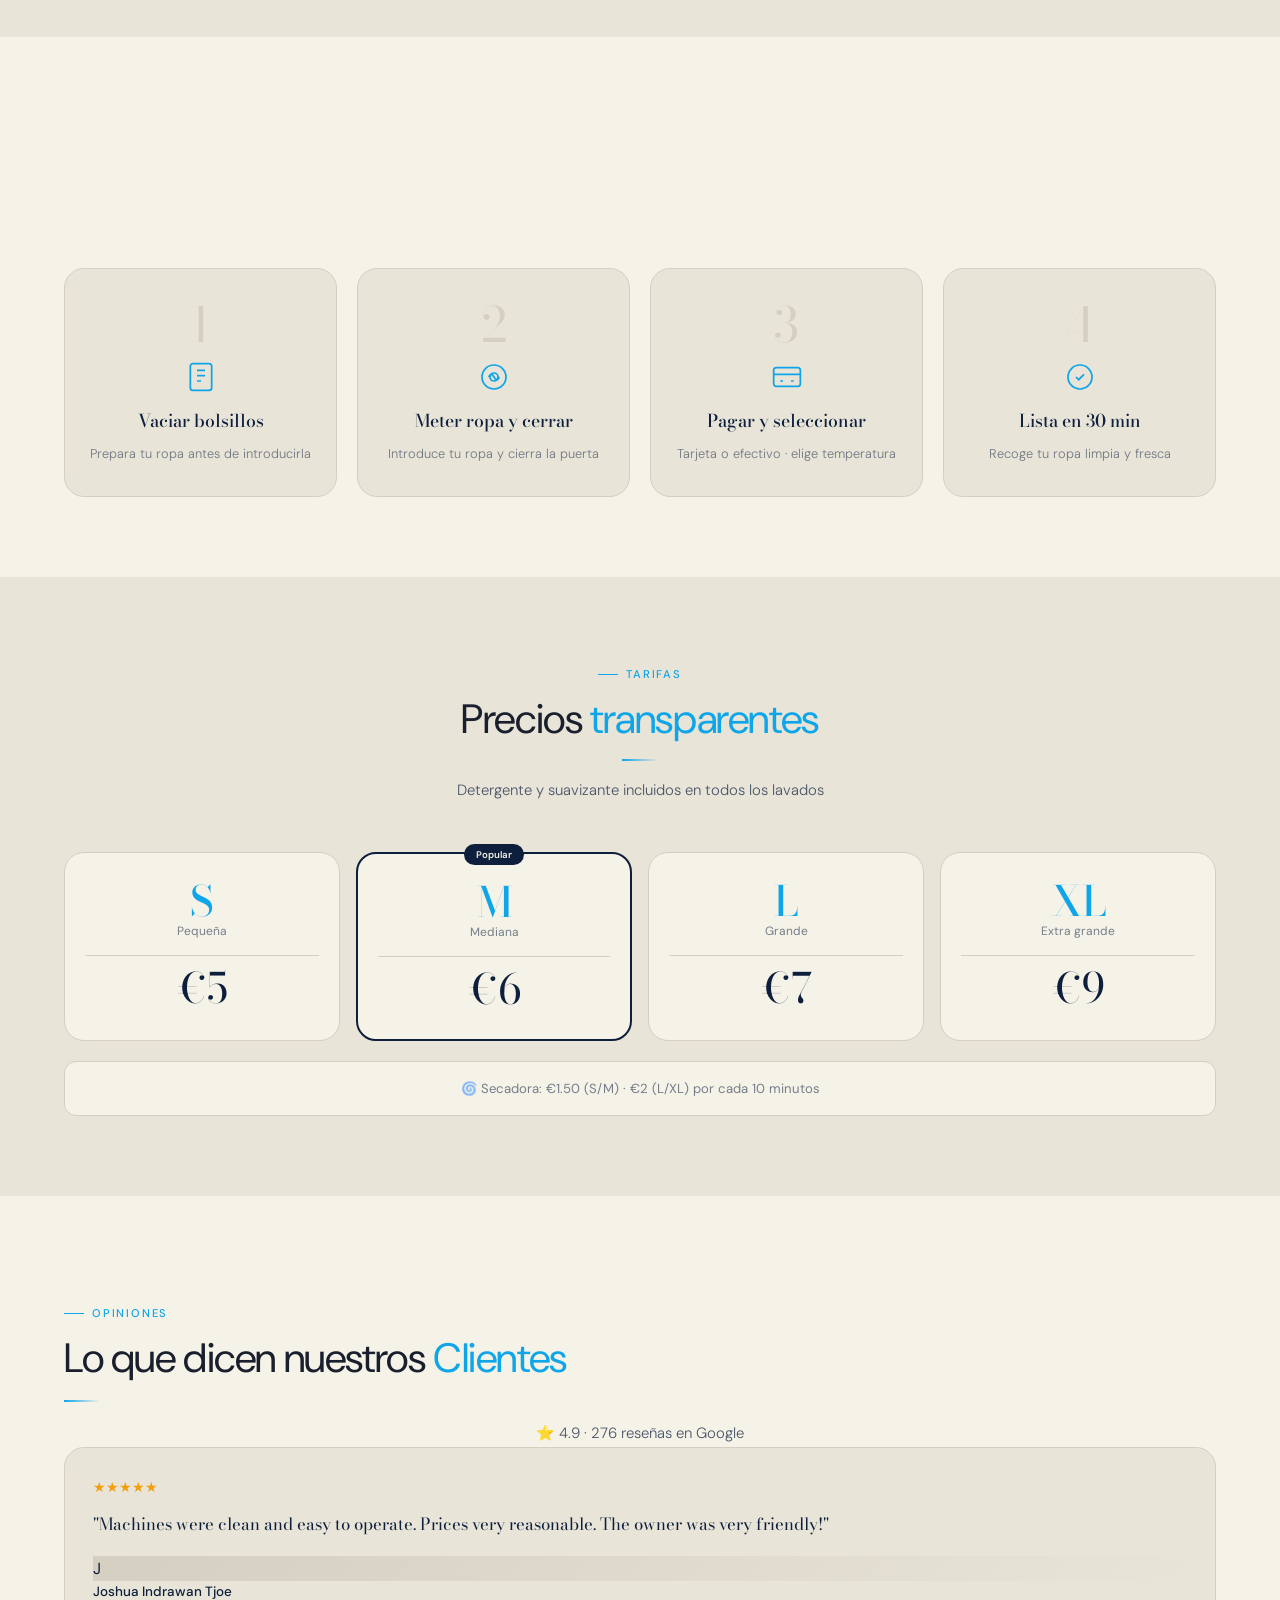
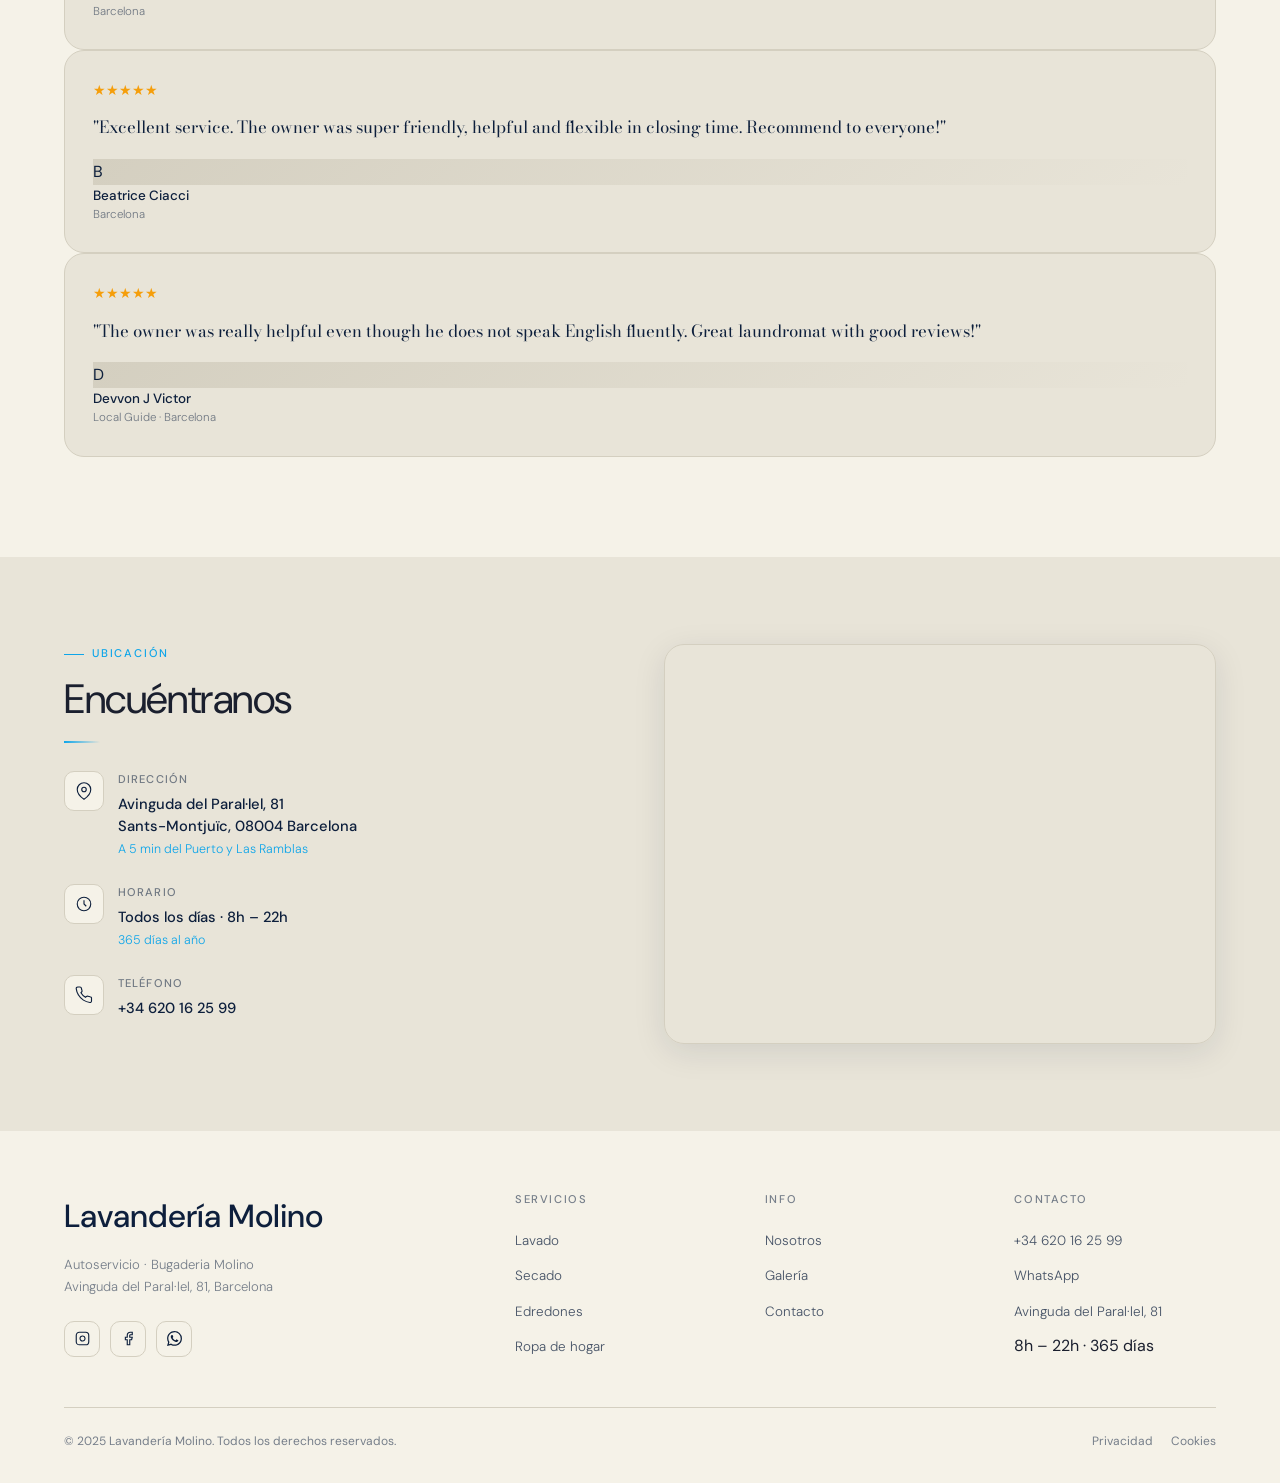
==== commit d2f6de66: "Add random review rotation" ====
--- a/index.html
+++ b/index.html
@@ -612,13 +612,56 @@
     <p class="section-desc" style="text-align:center;margin:0 auto;">⭐ 4.9 · 276 <span data-es>reseñas en Google</span><span data-en>Google reviews</span></p>
   </div>
   <div class="testimonials-track-wrap">
-    <div class="testimonials-track">
-<div class="testi-card"><div class="testi-stars">★★★★★</div><div class="testi-text">"I really love this place! Machines are new and chemicals are really good for fabric. Very clean and smells good!"</div><div class="testi-author"><div class="testi-avatar">S</div><div><div class="testi-name">Sumaiya Mahdamy</div><div class="testi-loc">Local Guide · Barcelona</div></div>
-<div class="testi-card"><div class="testi-stars">★★★★★</div><div class="testi-text">"So helpful when on holiday! I did all my washing for the price my hotel wanted for one pair of trousers!"</div><div class="testi-author"><div class="testi-avatar">E</div><div><div class="testi-name">Ellena Parsons</div><div class="testi-loc">Local Guide · Barcelona</div></div>
-<div class="testi-card"><div class="testi-stars">★★★★★</div><div class="testi-text">"Machines were clean and easy to operate. Prices very reasonable. The owner was very friendly!"</div><div class="testi-author"><div class="testi-avatar">J</div><div><div class="testi-name">Joshua Indrawan Tjoe</div><div class="testi-loc">Barcelona</div></div>
-</div>
-</div>
+    <div class="testimonials-track" id="reviewsTrack">
+    </div>
+  </div>
 </section>
+
+<script>
+const allReviews = [
+  { text: "I really love this place! Machines are new and chemicals are really good for fabric. Very clean and smells good!", name: "Sumaiya Mahdamy", loc: "Local Guide · Barcelona" },
+  { text: "So helpful when on holiday! I did all my washing for the price my hotel wanted for one pair of trousers!", name: "Ellena Parsons", loc: "Local Guide · Barcelona" },
+  { text: "Machines were clean and easy to operate. Prices very reasonable. The owner was very friendly!", name: "Joshua Indrawan Tjoe", loc: "Barcelona" },
+  { text: "Superb place to do your laundry - cheap, plenty of washing machines and driers, and helpful and attentive owners. Couldn't recommend more!", name: "Neill Higgins", loc: "Barcelona" },
+  { text: "Clean, ultramodern, pleasant staff everything is very well run highly recommend", name: "Steven Savoury", loc: "Local Guide · Barcelona" },
+  { text: "Extremely clean and easy to use laundromat. Has automatic washing detergent added so no need to bring your own. Also very reasonably priced.", name: "Ben Giobbi", loc: "Barcelona" },
+  { text: "The owner is very kind. The washing machines and dryers are very well maintained. Highly recommended!", name: "Jooyoung", loc: "Barcelona" },
+  { text: "Best price best place for your laundry. Always clean, well maintained and safest I have found in my district.", name: "Simon Fernandez", loc: "Local Guide · Barcelona" },
+  { text: "Very clean laundromat with very clear instructions. The whole experience was smooth and the owner was very kind.", name: "Madison Hurr", loc: "Local Guide · Barcelona" },
+  { text: "Affordable fast and awesome. Cleaning and quality close to cruise terminal and soap is included!", name: "Christie James", loc: "Local Guide · Barcelona" },
+  { text: "The owner was really helpful even though he does not speak English fluently. Great laundromat with good reviews!", name: "Devvon J Victor", loc: "Local Guide · Barcelona" },
+  { text: "Excellent service. The owner was super friendly, helpful and flexible in closing time. Recommend to everyone!", name: "Beatrice Ciacci", loc: "Barcelona" },
+];
+
+function shuffle(arr) {
+  for (let i = arr.length - 1; i > 0; i--) {
+    const j = Math.floor(Math.random() * (i + 1));
+    [arr[i], arr[j]] = [arr[j], arr[i]];
+  }
+  return arr;
+}
+
+function renderReviews() {
+  const track = document.getElementById("reviewsTrack");
+  if (!track) return;
+  const selected = shuffle([...allReviews]).slice(0, 3);
+  track.innerHTML = selected.map(r => `
+    <div class="testi-card">
+      <div class="testi-stars">★★★★★</div>
+      <div class="testi-text">"${r.text}"</div>
+      <div class="testi-author">
+        <div class="testi-avatar">${r.name.charAt(0)}</div>
+        <div>
+          <div class="testi-name">${r.name}</div>
+          <div class="testi-loc">${r.loc}</div>
+        </div>
+      </div>
+    </div>
+  `).join("");
+}
+
+document.addEventListener("DOMContentLoaded", renderReviews);
+</script>
 
 
 
